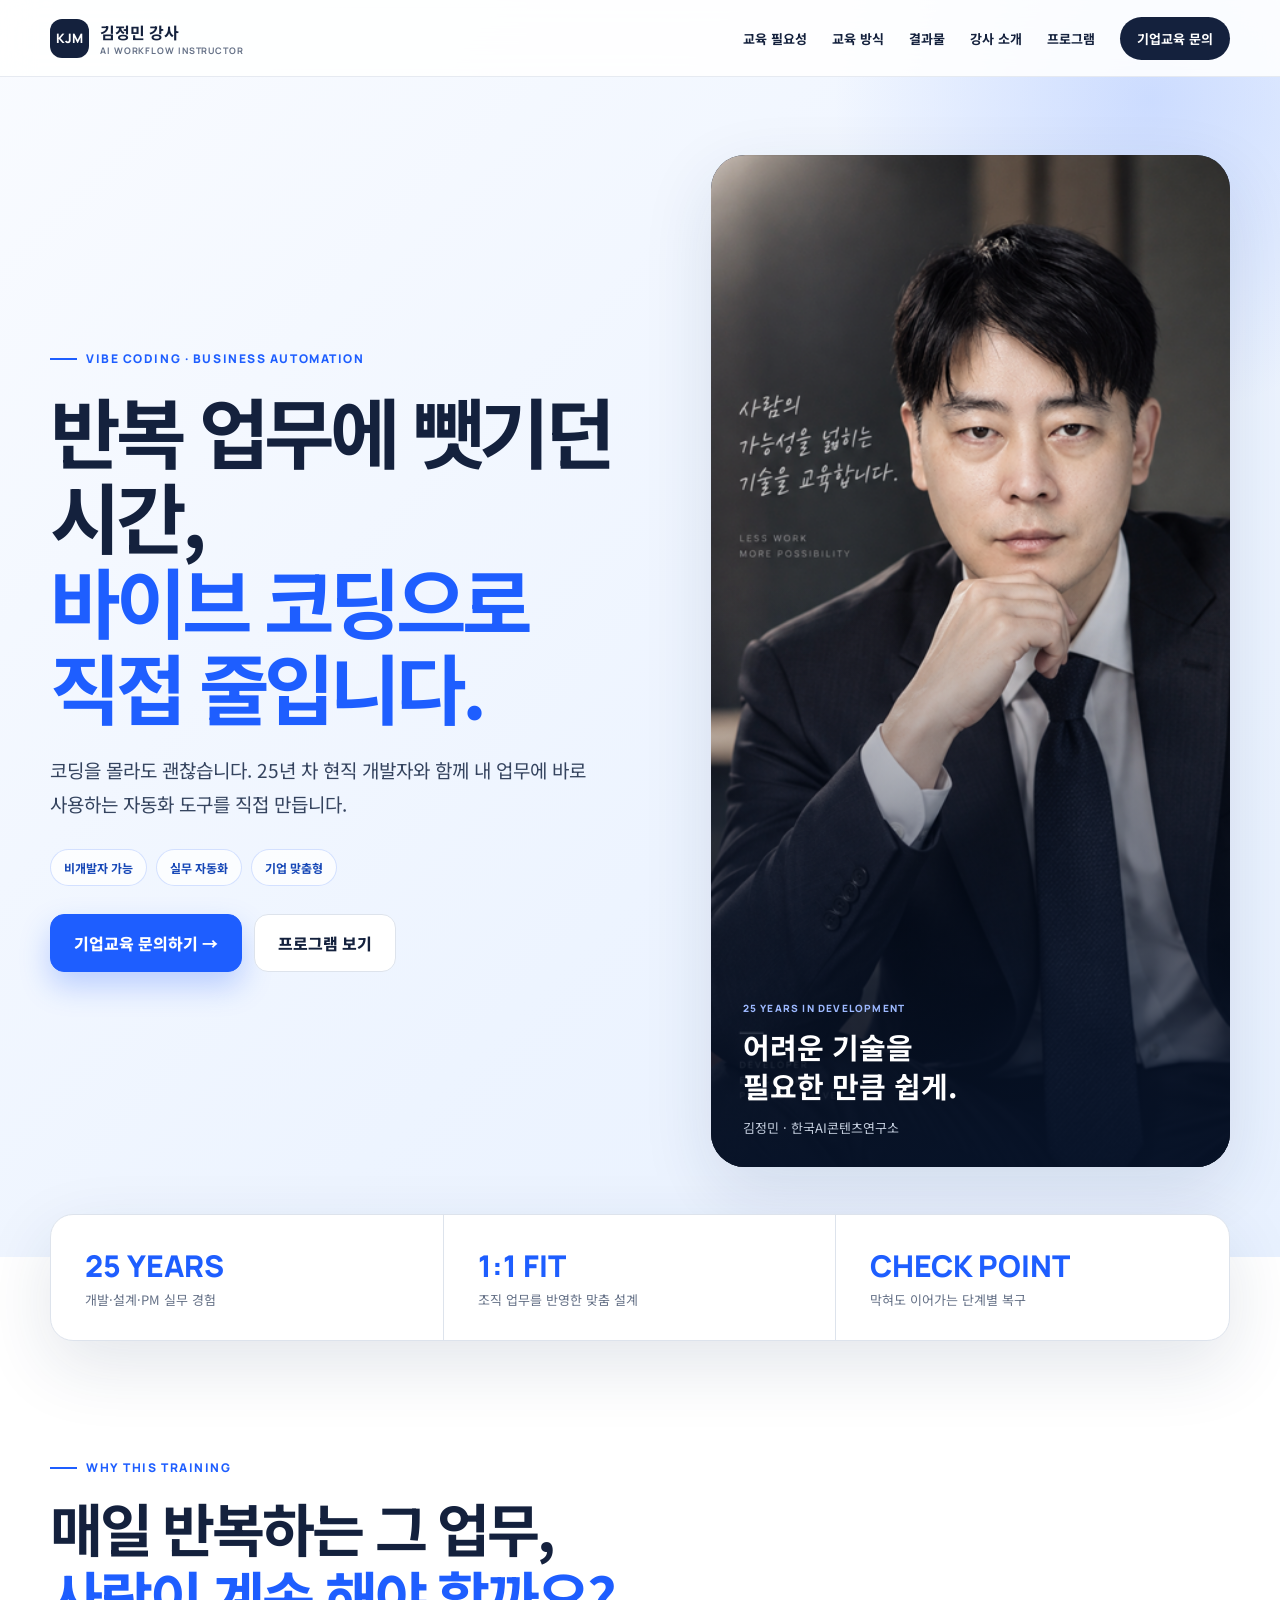
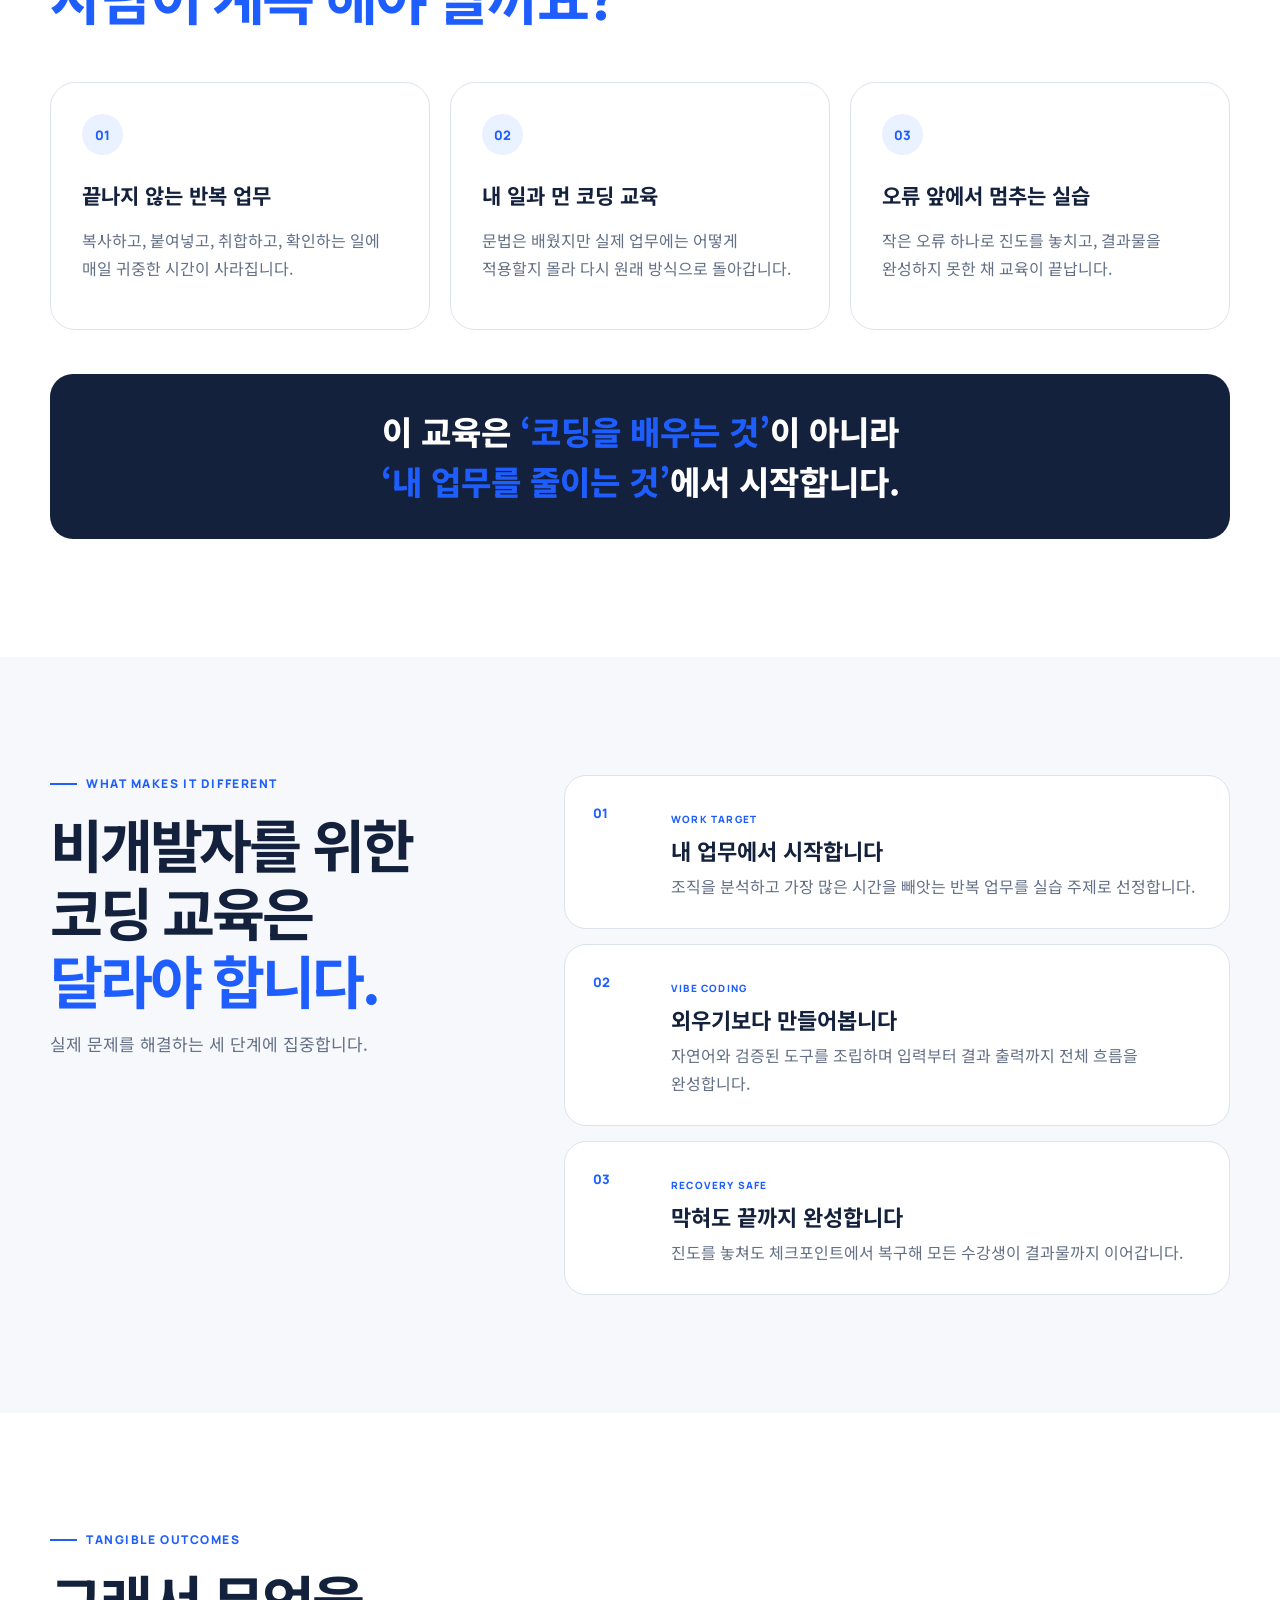
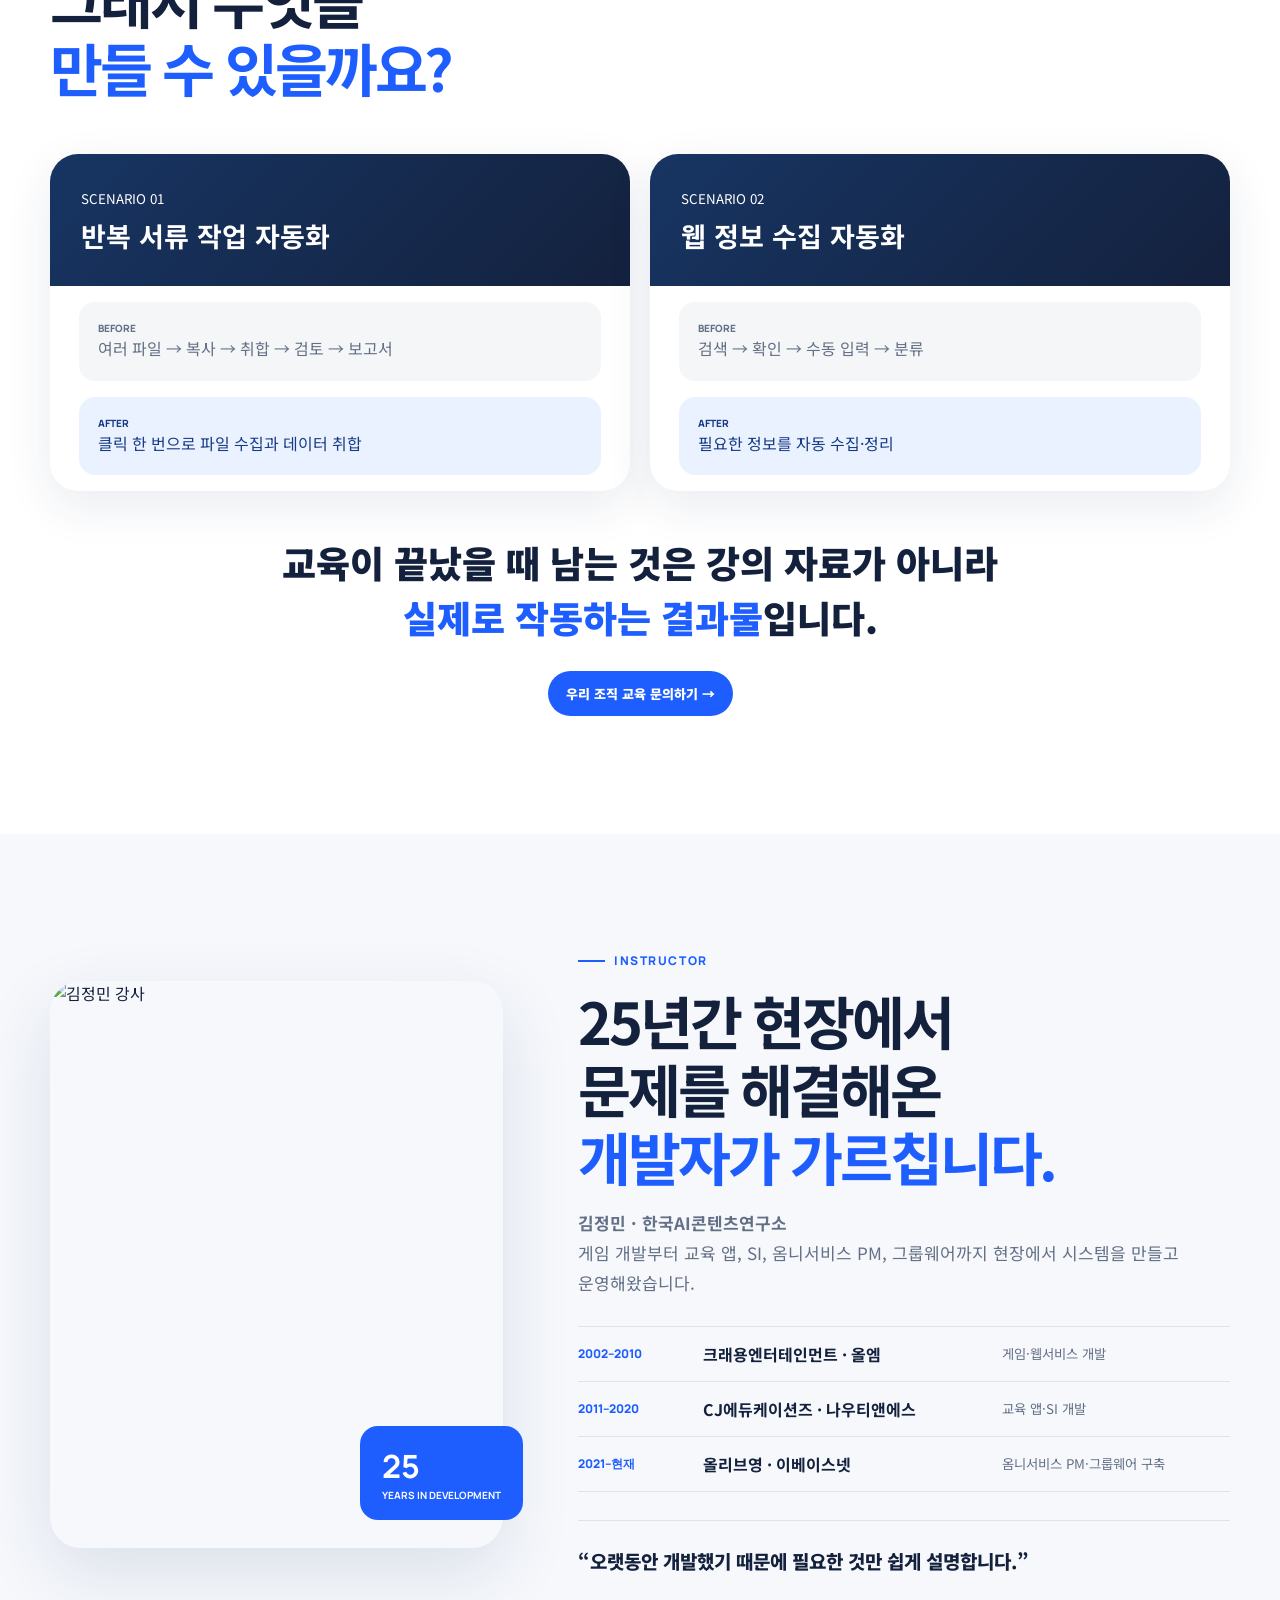
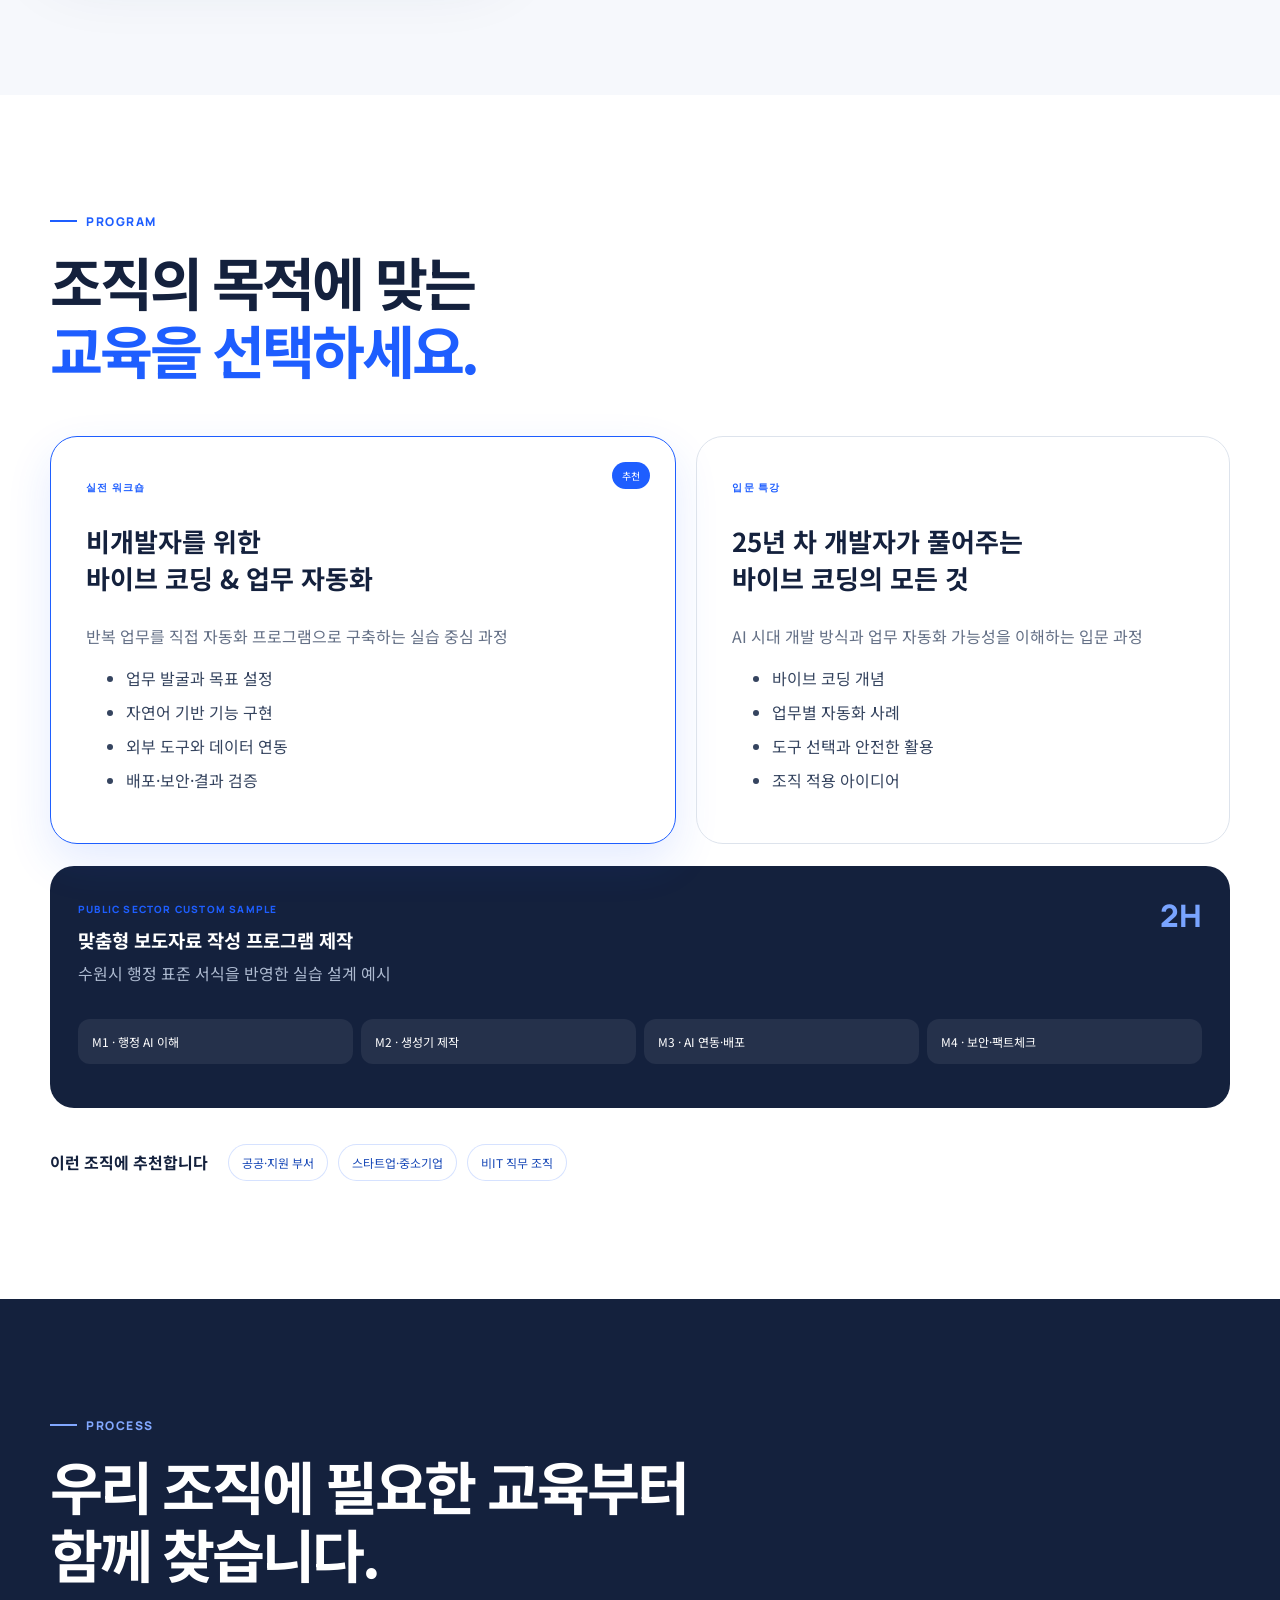
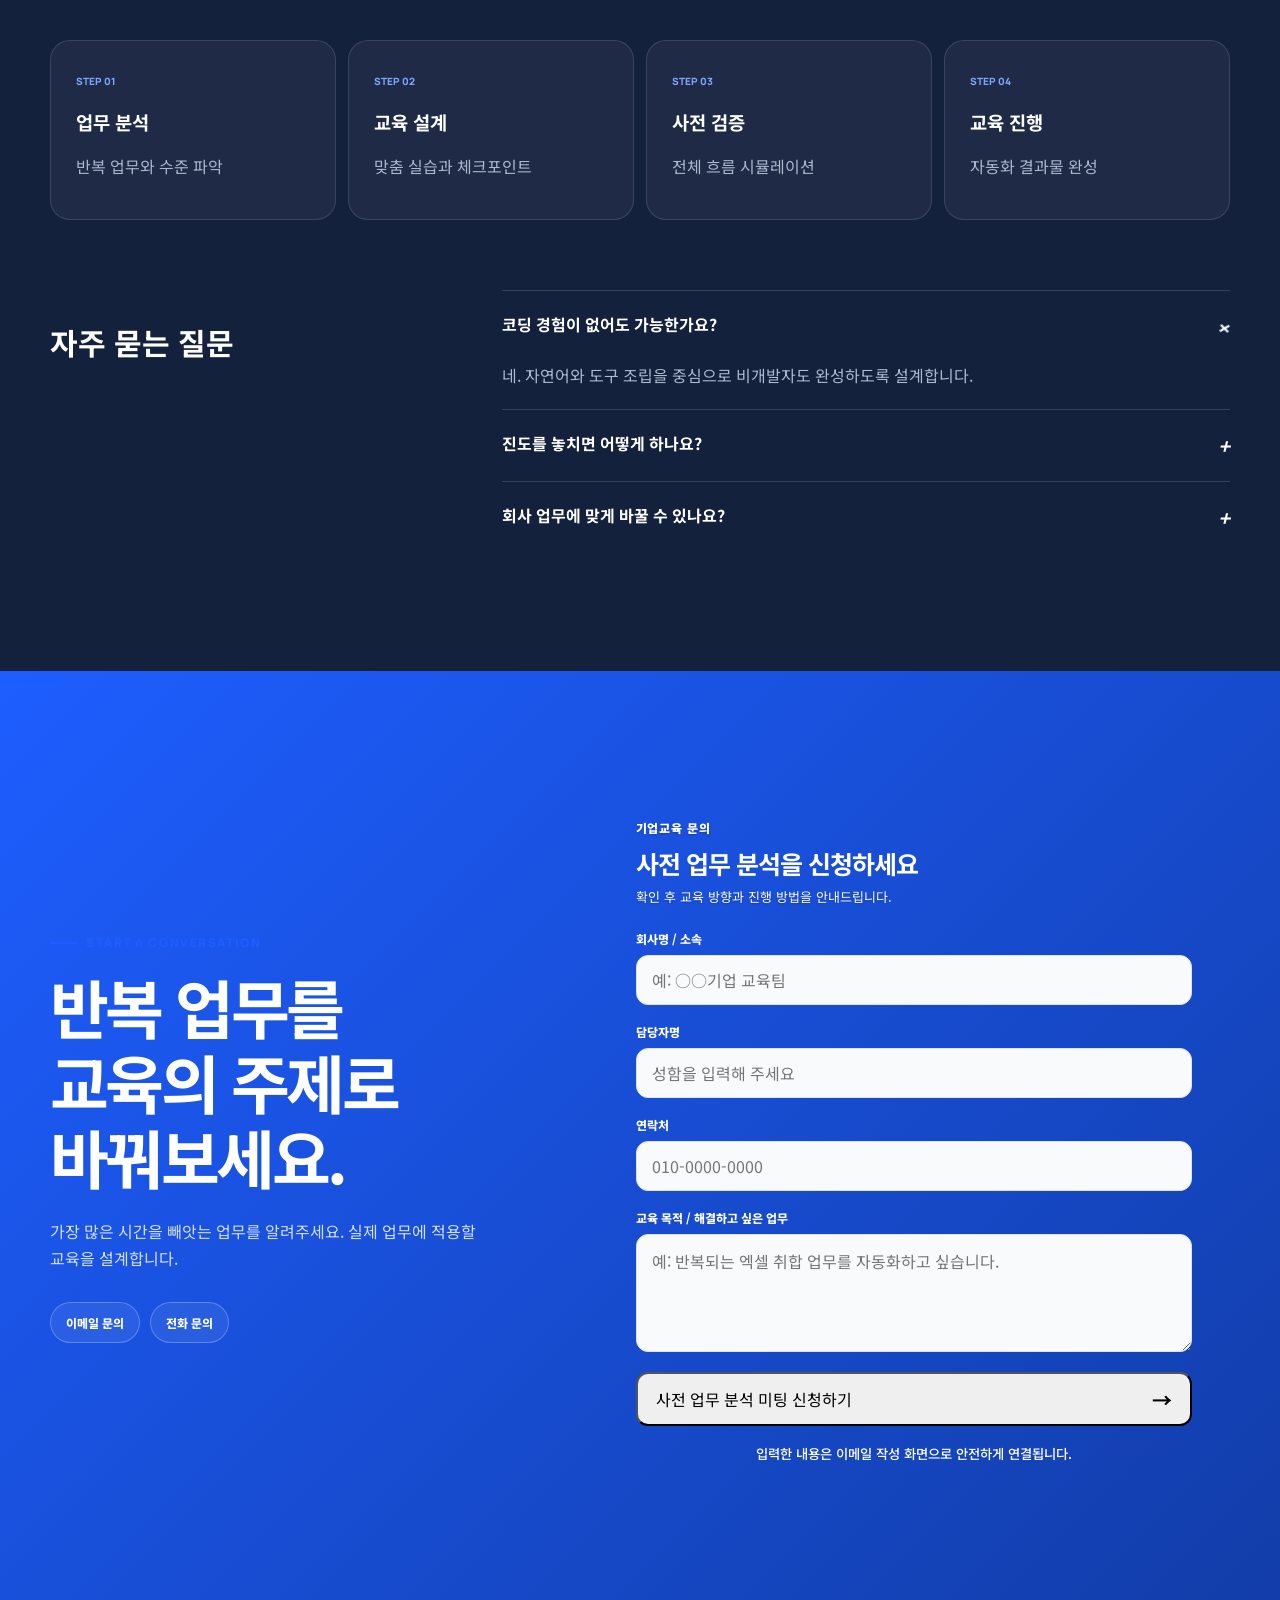
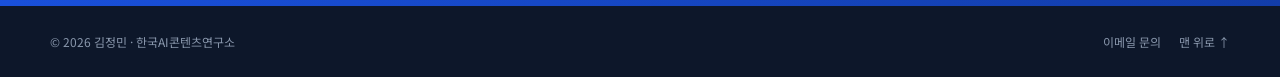
==== index.html @ f91c571f "Build instructor branding landing page" ====
<!doctype html><html lang="ko"><head><meta charset="utf-8"><meta name="viewport" content="width=device-width,initial-scale=1"><meta name="description" content="25년 개발 실무를 바탕으로 비개발자의 반복 업무를 자동화하는 김정민 강사의 바이브 코딩 기업교육"><title>김정민 강사 | 바이브 코딩 & 업무 자동화</title><link rel="preconnect" href="https://fonts.googleapis.com"><link rel="preconnect" href="https://fonts.gstatic.com" crossorigin><link href="https://fonts.googleapis.com/css2?family=Manrope:wght@600;700;800&family=Noto+Sans+KR:wght@400;500;600;700;800;900&display=swap" rel="stylesheet"><link rel="stylesheet" href="styles.css"><link rel="stylesheet" href="improvements.css"><link rel="stylesheet" href="form-fix.css"></head><body>
<header class="header"><div class="wrap nav"><a class="brand" href="#top"><span>KJM</span><b>김정민 강사<small>AI WORKFLOW INSTRUCTOR</small></b></a><button class="toggle" aria-label="메뉴 열기" aria-expanded="false">☰</button><nav><a href="#why">교육 필요성</a><a href="#difference">교육 방식</a><a href="#outcome">결과물</a><a href="#instructor">강사 소개</a><a href="#program">프로그램</a><a class="nav-cta" href="#contact">기업교육 문의</a></nav></div></header>
<main id="top"><section class="hero"><div class="wrap hero-grid"><div><i class="eyebrow">VIBE CODING · BUSINESS AUTOMATION</i><h1>반복 업무에 뺏기던 시간,<em>바이브 코딩으로 직접 줄입니다.</em></h1><p class="lead">코딩을 몰라도 괜찮습니다. 25년 차 현직 개발자와 함께 내 업무에 바로 사용하는 자동화 도구를 직접 만듭니다.</p><div class="chips"><b>비개발자 가능</b><b>실무 자동화</b><b>기업 맞춤형</b></div><div class="buttons"><a class="btn primary" href="#contact">기업교육 문의하기 →</a><a class="btn" href="#program">프로그램 보기</a></div></div><div class="hero-photo"><img src="assets/gangsa_profile.png" alt="김정민 강사 프로필"><div><small>25 YEARS IN DEVELOPMENT</small><strong>어려운 기술을<br>필요한 만큼 쉽게.</strong><span>김정민 · 한국AI콘텐츠연구소</span></div></div></div></section>
<div class="wrap trust reveal"><article><b>25 YEARS</b><span>개발·설계·PM 실무 경험</span></article><article><b>1:1 FIT</b><span>조직 업무를 반영한 맞춤 설계</span></article><article><b>CHECK POINT</b><span>막혀도 이어가는 단계별 복구</span></article></div>
<section class="section" id="why"><div class="wrap"><header class="section-head reveal"><i class="eyebrow">WHY THIS TRAINING</i><h2>매일 반복하는 그 업무,<br><em>사람이 계속 해야 할까요?</em></h2></header><div class="three"><article class="card reveal"><b>01</b><h3>끝나지 않는 반복 업무</h3><p>복사하고, 붙여넣고, 취합하고, 확인하는 일에 매일 귀중한 시간이 사라집니다.</p></article><article class="card reveal"><b>02</b><h3>내 일과 먼 코딩 교육</h3><p>문법은 배웠지만 실제 업무에는 어떻게 적용할지 몰라 다시 원래 방식으로 돌아갑니다.</p></article><article class="card reveal"><b>03</b><h3>오류 앞에서 멈추는 실습</h3><p>작은 오류 하나로 진도를 놓치고, 결과물을 완성하지 못한 채 교육이 끝납니다.</p></article></div><blockquote class="bridge reveal">이 교육은 <em>‘코딩을 배우는 것’</em>이 아니라<br><em>‘내 업무를 줄이는 것’</em>에서 시작합니다.</blockquote></div></section>
<section class="section soft" id="difference"><div class="wrap split"><header class="section-head sticky reveal"><i class="eyebrow">WHAT MAKES IT DIFFERENT</i><h2>비개발자를 위한<br>코딩 교육은<br><em>달라야 합니다.</em></h2><p>실제 문제를 해결하는 세 단계에 집중합니다.</p></header><div class="methods"><article class="reveal"><b>01</b><div><i>WORK TARGET</i><h3>내 업무에서 시작합니다</h3><p>조직을 분석하고 가장 많은 시간을 빼앗는 반복 업무를 실습 주제로 선정합니다.</p></div></article><article class="reveal"><b>02</b><div><i>VIBE CODING</i><h3>외우기보다 만들어봅니다</h3><p>자연어와 검증된 도구를 조립하며 입력부터 결과 출력까지 전체 흐름을 완성합니다.</p></div></article><article class="reveal"><b>03</b><div><i>RECOVERY SAFE</i><h3>막혀도 끝까지 완성합니다</h3><p>진도를 놓쳐도 체크포인트에서 복구해 모든 수강생이 결과물까지 이어갑니다.</p></div></article></div></div></section>
<section class="section" id="outcome"><div class="wrap"><header class="section-head reveal"><i class="eyebrow">TANGIBLE OUTCOMES</i><h2>그래서 무엇을<br><em>만들 수 있을까요?</em></h2></header><div class="cases"><article class="reveal"><header><small>SCENARIO 01</small><h3>반복 서류 작업 자동화</h3></header><p><b>BEFORE</b>여러 파일 → 복사 → 취합 → 검토 → 보고서</p><p class="after"><b>AFTER</b>클릭 한 번으로 파일 수집과 데이터 취합</p></article><article class="reveal"><header><small>SCENARIO 02</small><h3>웹 정보 수집 자동화</h3></header><p><b>BEFORE</b>검색 → 확인 → 수동 입력 → 분류</p><p class="after"><b>AFTER</b>필요한 정보를 자동 수집·정리</p></article></div><blockquote class="outcome reveal">교육이 끝났을 때 남는 것은 강의 자료가 아니라<br><em>실제로 작동하는 결과물</em>입니다.<a class="inline-cta" href="#contact">우리 조직 교육 문의하기 →</a></blockquote></div></section>
<section class="section soft" id="instructor"><div class="wrap instructor"><div class="photo reveal"><img src="assets/profile-kim-jeongmin.jpg" alt="김정민 강사"><span><b>25</b>YEARS IN DEVELOPMENT</span></div><div class="bio reveal"><i class="eyebrow">INSTRUCTOR</i><h2>25년간 현장에서<br>문제를 해결해온<br><em>개발자가 가르칩니다.</em></h2><p><b>김정민 · 한국AI콘텐츠연구소</b><br>게임 개발부터 교육 앱, SI, 옴니서비스 PM, 그룹웨어까지 현장에서 시스템을 만들고 운영해왔습니다.</p><div class="career"><article><b>2002–2010</b><span>크래용엔터테인먼트 · 올엠</span><small>게임·웹서비스 개발</small></article><article><b>2011–2020</b><span>CJ에듀케이션즈 · 나우티앤에스</span><small>교육 앱·SI 개발</small></article><article><b>2021–현재</b><span>올리브영 · 이베이스넷</span><small>옴니서비스 PM·그룹웨어 구축</small></article></div><blockquote>“오랫동안 개발했기 때문에 필요한 것만 쉽게 설명합니다.”</blockquote></div></div></section>
<section class="section" id="program"><div class="wrap"><header class="section-head reveal"><i class="eyebrow">PROGRAM</i><h2>조직의 목적에 맞는<br><em>교육을 선택하세요.</em></h2></header><div class="programs"><article class="featured reveal"><span>추천</span><i>실전 워크숍</i><h3>비개발자를 위한<br>바이브 코딩 & 업무 자동화</h3><p>반복 업무를 직접 자동화 프로그램으로 구축하는 실습 중심 과정</p><ul><li>업무 발굴과 목표 설정</li><li>자연어 기반 기능 구현</li><li>외부 도구와 데이터 연동</li><li>배포·보안·결과 검증</li></ul></article><article class="reveal"><i>입문 특강</i><h3>25년 차 개발자가 풀어주는<br>바이브 코딩의 모든 것</h3><p>AI 시대 개발 방식과 업무 자동화 가능성을 이해하는 입문 과정</p><ul><li>바이브 코딩 개념</li><li>업무별 자동화 사례</li><li>도구 선택과 안전한 활용</li><li>조직 적용 아이디어</li></ul></article></div><aside class="course reveal"><div><i>PUBLIC SECTOR CUSTOM SAMPLE</i><h3>맞춤형 보도자료 작성 프로그램 제작</h3><p>수원시 행정 표준 서식을 반영한 실습 설계 예시</p></div><b>2H</b><ol><li>M1 · 행정 AI 이해</li><li>M2 · 생성기 제작</li><li>M3 · AI 연동·배포</li><li>M4 · 보안·팩트체크</li></ol></aside><div class="audience reveal"><b>이런 조직에 추천합니다</b><span>공공·지원 부서</span><span>스타트업·중소기업</span><span>비IT 직무 조직</span></div></div></section>
<section class="section process"><div class="wrap"><header class="section-head reveal"><i class="eyebrow">PROCESS</i><h2>우리 조직에 필요한 교육부터<br>함께 찾습니다.</h2></header><div class="steps"><article><i>STEP 01</i><h3>업무 분석</h3><p>반복 업무와 수준 파악</p></article><article><i>STEP 02</i><h3>교육 설계</h3><p>맞춤 실습과 체크포인트</p></article><article><i>STEP 03</i><h3>사전 검증</h3><p>전체 흐름 시뮬레이션</p></article><article><i>STEP 04</i><h3>교육 진행</h3><p>자동화 결과물 완성</p></article></div><div class="faq"><h3>자주 묻는 질문</h3><div><article class="open"><button aria-expanded="true">코딩 경험이 없어도 가능한가요?<i>+</i></button><p>네. 자연어와 도구 조립을 중심으로 비개발자도 완성하도록 설계합니다.</p></article><article><button aria-expanded="false">진도를 놓치면 어떻게 하나요?<i>+</i></button><p>단계별 체크포인트에서 복구해 다음 실습으로 이어갑니다.</p></article><article><button aria-expanded="false">회사 업무에 맞게 바꿀 수 있나요?<i>+</i></button><p>사전 분석으로 업무, 수준, 보안 환경을 반영해 맞춤 설계합니다.</p></article></div></div></div></section>
<section class="contact" id="contact"><div class="wrap contact-grid"><div class="contact-copy"><i class="eyebrow">START A CONVERSATION</i><h2>반복 업무를<br>교육의 주제로<br>바꿔보세요.</h2><p>가장 많은 시간을 빼앗는 업무를 알려주세요. 실제 업무에 적용할 교육을 설계합니다.</p><div class="contact-links"><a href="mailto:Kjm3981ai@gmail.com">이메일 문의</a><a href="tel:01024883981">전화 문의</a></div></div><form id="inquiry" class="inquiry-form"><header><span>기업교육 문의</span><h3>사전 업무 분석을 신청하세요</h3><p>확인 후 교육 방향과 진행 방법을 안내드립니다.</p></header><div class="form-row"><label><span>회사명 / 소속</span><input name="company" required placeholder="예: ○○기업 교육팀"></label><label><span>담당자명</span><input name="name" required placeholder="성함을 입력해 주세요"></label></div><label><span>연락처</span><input name="phone" required placeholder="010-0000-0000"></label><label><span>교육 목적 / 해결하고 싶은 업무</span><textarea name="task" required placeholder="예: 반복되는 엑셀 취합 업무를 자동화하고 싶습니다."></textarea></label><button type="submit"><span>사전 업무 분석 미팅 신청하기</span><b>→</b></button><small>입력한 내용은 이메일 작성 화면으로 안전하게 연결됩니다.</small></form></div></section>
</main><footer><div class="wrap">© 2026 김정민 · 한국AI콘텐츠연구소 <span><a href="mailto:Kjm3981ai@gmail.com">이메일 문의</a><a href="#top">맨 위로 ↑</a></span></div></footer><script src="app.js"></script></body></html>
---- styles.css ----
:root{--ink:#14213d;--blue:#1e5eff;--orange:#ff6b35;--muted:#647086;--paper:#f6f8fc;--line:#dde3ec;--shadow:0 24px 70px rgba(24,48,91,.12)}*{box-sizing:border-box}html{scroll-behavior:smooth}body{margin:0;color:var(--ink);font-family:"Noto Sans KR",sans-serif;word-break:keep-all}a{color:inherit;text-decoration:none}img{display:block;max-width:100%}button,input,textarea{font:inherit}.wrap{width:min(1180px,calc(100% - 40px));margin:auto}.section{padding:118px 0}.soft{background:var(--paper)}em{color:var(--blue);font-style:normal}.eyebrow{display:flex;align-items:center;gap:9px;margin-bottom:18px;color:var(--blue);font:800 12px Manrope;letter-spacing:.13em}.eyebrow:before{content:"";width:27px;height:2px;background:currentColor}.section-head{margin:0 0 52px}.section-head h2,.bio h2{margin:0;font-size:clamp(35px,4.5vw,58px);line-height:1.18;letter-spacing:-.055em}.section-head>p{color:var(--muted)}
.header{position:fixed;inset:0 0 auto;z-index:20;background:#ffffffdf;backdrop-filter:blur(16px);border-bottom:1px solid #dde3ecbb}.nav{height:76px;display:flex;align-items:center;justify-content:space-between}.brand{display:flex;align-items:center;gap:11px}.brand>span{display:grid;place-items:center;width:39px;height:39px;border-radius:12px;background:var(--ink);color:#fff;font:800 13px Manrope}.brand>b{font-size:16px}.brand small{display:block;color:var(--muted);font:700 9px Manrope;letter-spacing:.1em}.nav nav{display:flex;align-items:center;gap:25px;font-size:13px;font-weight:700}.nav nav a:hover{color:var(--blue)}.nav-cta{padding:12px 17px;border-radius:999px;background:var(--ink);color:white!important}.toggle{display:none;border:0;background:none;font-size:24px}
.hero{position:relative;overflow:hidden;min-height:850px;padding:155px 0 90px;background:linear-gradient(135deg,#f9fbff,#edf4ff 55%,#fff3e9)}.hero:after{content:"";position:absolute;right:-200px;top:-230px;width:660px;height:660px;border-radius:50%;background:radial-gradient(circle,#1e5eff2b,transparent 68%)}.hero-grid{position:relative;z-index:1;display:grid;grid-template-columns:1.06fr .94fr;gap:75px;align-items:center}.hero h1{margin:20px 0 25px;font-size:clamp(48px,6vw,78px);line-height:1.11;letter-spacing:-.067em}.hero h1 em{display:block}.lead{max-width:650px;color:#35445f;font-size:19px;line-height:1.8}.chips{display:flex;flex-wrap:wrap;gap:9px;margin:28px 0}.chips b,.audience span{padding:9px 13px;border:1px solid #1e5eff2e;border-radius:999px;background:#ffffffb8;color:#1748b7;font-size:12px}.buttons{display:flex;gap:12px}.btn{padding:16px 23px;border:1px solid var(--line);border-radius:14px;background:white;font-weight:800}.primary{border-color:var(--blue);background:var(--blue);color:white;box-shadow:0 14px 30px #1e5eff42}.demo{padding:29px;border:1px solid #fff;border-radius:32px;background:#ffffffc4;box-shadow:var(--shadow);backdrop-filter:blur(12px)}.window{color:#ccd4e2;letter-spacing:3px}.window b{float:right;color:var(--muted);font:800 10px Manrope}.demo ol{display:grid;gap:13px;margin:25px 0 17px;padding:0;list-style:none}.demo li{display:grid;grid-template-columns:50px 1fr;align-items:center;gap:14px;padding:16px;border:1px solid var(--line);border-radius:17px;background:#fff}.demo li>span{display:grid;place-items:center;width:50px;height:50px;border-radius:14px;background:var(--paper);font-size:22px}.demo li small{display:block;margin-top:4px;color:var(--muted);font-weight:500}.result{position:relative;padding:20px;border-radius:18px;background:var(--ink);color:white}.result small,.result b{display:block}.result b{font-size:21px}.result em{position:absolute;right:18px;top:24px;padding:6px 9px;border-radius:999px;background:#26c37c;color:#0d281e;font:800 10px Manrope}
.trust{position:relative;z-index:2;display:grid;grid-template-columns:repeat(3,1fr);margin-top:-43px;overflow:hidden;border:1px solid var(--line);border-radius:23px;background:white;box-shadow:var(--shadow)}.trust article{padding:30px 34px;border-right:1px solid var(--line)}.trust article:last-child{border:0}.trust b{display:block;color:var(--blue);font:800 30px Manrope}.trust span{color:var(--muted);font-size:13px}.three,.cases,.programs{display:grid;grid-template-columns:repeat(3,1fr);gap:20px}.card{padding:31px;border:1px solid var(--line);border-radius:25px}.card> b{display:grid;place-items:center;width:41px;height:41px;border-radius:50%;background:#eaf1ff;color:var(--blue);font:800 13px Manrope}.card h3{margin:25px 0 12px;font-size:21px}.card p,.methods p,.bio p,.programs p{color:var(--muted);line-height:1.75}.bridge{margin:44px 0 0;padding:33px;border-radius:23px;background:var(--ink);color:white;text-align:center;font-size:clamp(22px,3vw,33px);font-weight:800;line-height:1.5}.split{display:grid;grid-template-columns:.8fr 1.2fr;gap:70px}.sticky{position:sticky;top:120px;height:max-content}.sticky p{font-size:17px}.methods{display:grid;gap:15px}.methods article{display:grid;grid-template-columns:58px 1fr;gap:20px;padding:28px;border:1px solid var(--line);border-radius:22px;background:white}.methods article>b{color:var(--blue);font:800 13px Manrope}.methods i,.programs i,.course i{color:var(--orange);font:800 10px Manrope;letter-spacing:.12em}.methods h3{margin:6px 0;font-size:22px}.methods p{margin:0}
.cases{grid-template-columns:repeat(2,1fr)}.cases>article{overflow:hidden;border-radius:28px;background:white;box-shadow:0 15px 48px #18305b17}.cases header{padding:31px;background:linear-gradient(135deg,#173563,var(--ink));color:white}.cases .orange header{background:linear-gradient(135deg,#bd461f,var(--orange))}.cases h3{margin:7px 0 0;font-size:27px}.cases>article>p{margin:16px 29px;padding:19px;border-radius:16px;background:#f4f6f8;color:var(--muted);line-height:1.65}.cases p b{display:block;font:800 10px Manrope}.cases .after{background:#eaf2ff;color:#173b86}.outcome{margin:44px 0 0;text-align:center;font-size:clamp(24px,3vw,37px);font-weight:900;line-height:1.5}.instructor{display:grid;grid-template-columns:.82fr 1.18fr;gap:75px;align-items:center}.photo{position:relative}.photo img{width:100%;aspect-ratio:4/5;object-fit:cover;object-position:top;border-radius:31px;box-shadow:var(--shadow)}.photo span{position:absolute;right:-20px;bottom:28px;padding:18px 22px;border-radius:18px;background:var(--blue);color:white;font:700 10px Manrope}.photo span b{display:block;font-size:32px}.bio>p{font-size:17px}.expertise{display:grid;grid-template-columns:repeat(3,1fr);gap:10px}.expertise article{padding:16px 6px;border-top:2px solid var(--ink)}.expertise small{display:block;margin-top:5px;color:var(--muted);line-height:1.5}.bio blockquote{margin:28px 0 0;padding-top:24px;border-top:1px solid var(--line);font-size:19px;font-weight:800;line-height:1.7}
.programs{grid-template-columns:1.08fr .92fr}.programs>article{position:relative;padding:35px;border:1px solid var(--line);border-radius:27px}.programs .featured{border-color:var(--blue);box-shadow:0 18px 45px #1e5eff1f}.programs .featured>span{position:absolute;right:25px;top:25px;padding:6px 10px;border-radius:999px;background:var(--blue);color:white;font-size:10px}.programs h3{font-size:26px}.programs li{margin:10px 0;color:#35445f}.course{display:grid;grid-template-columns:1fr auto;gap:18px;margin-top:22px;padding:28px;border-radius:24px;background:var(--ink);color:white}.course h3{margin:8px 0}.course p{margin:0;color:#adbad0}.course> b{color:#79a4ff;font:800 31px Manrope}.course ol{grid-column:1/-1;display:grid;grid-template-columns:repeat(4,1fr);gap:8px;padding:0;list-style:none}.course li{padding:14px;border-radius:12px;background:#ffffff12;font-size:12px}.audience{display:flex;flex-wrap:wrap;align-items:center;gap:10px;margin-top:36px}.audience>b{margin-right:10px}
.process{background:var(--ink);color:white}.process .eyebrow{color:#82a8ff}.steps{display:grid;grid-template-columns:repeat(4,1fr);gap:12px}.steps article{padding:25px;border:1px solid #ffffff1f;border-radius:20px;background:#ffffff0c}.steps i{color:#7ea6ff;font:800 10px Manrope}.steps p{color:#aab8ce}.faq{display:grid;grid-template-columns:.7fr 1.3fr;gap:60px;margin-top:70px}.faq>h3{font-size:30px}.faq article{border-top:1px solid #ffffff24}.faq button{width:100%;display:flex;justify-content:space-between;padding:21px 0;border:0;background:none;color:white;text-align:left;font-weight:700;cursor:pointer}.faq button i{font-size:20px}.faq article p{max-height:0;overflow:hidden;margin:0;color:#acb9ce;line-height:1.7;transition:.25s}.faq article.open p{max-height:120px;padding-bottom:20px}.faq article.open button i{transform:rotate(45deg)}
.contact{padding:105px 0;background:linear-gradient(135deg,#1e5eff,#123da9);color:white}.contact-grid{display:grid;grid-template-columns:.9fr 1.1fr;gap:65px;align-items:center}.contact h2{font-size:clamp(40px,5vw,65px);line-height:1.17;letter-spacing:-.055em}.contact p{color:#d4e0ff;line-height:1.7}.contact-grid>div>a{font-size:13px}.form{display:grid;grid-template-columns:1fr 1fr;gap:12px;padding:27px;border-radius:27px;background:white;box-shadow:0 25px 65px #061b5a54;color:var(--ink)}.form label{display:grid;gap:6px;font-size:11px;font-weight:800}.form .full,.form button,.form>small{grid-column:1/-1}.form input,.form textarea{width:100%;padding:12px;border:1px solid var(--line);border-radius:11px;outline:none}.form textarea{min-height:100px;resize:vertical}.form button{padding:15px;border:0;border-radius:12px;background:var(--ink);color:white;font-weight:900}.form>small{color:var(--muted)}footer{padding:27px 0;background:#0d172a;color:#8997ac;font-size:12px}footer .wrap{display:flex;justify-content:space-between}footer a{margin-left:18px}.reveal{opacity:0;transform:translateY(20px);transition:.65s}.reveal.show{opacity:1;transform:none}
@media(max-width:900px){.nav nav{display:none;position:absolute;top:76px;left:0;right:0;padding:24px;background:white;flex-direction:column;align-items:flex-start}.nav nav.open{display:flex}.toggle{display:block}.hero{min-height:auto}.hero-grid,.split,.instructor,.contact-grid{grid-template-columns:1fr}.sticky{position:static}.three,.steps{grid-template-columns:repeat(2,1fr)}.photo{max-width:520px}.course ol{grid-template-columns:repeat(2,1fr)}}@media(max-width:620px){.wrap{width:calc(100% - 28px)}.section{padding:82px 0}.hero{padding:125px 0 75px}.hero h1{font-size:43px}.lead{font-size:16px}.buttons{flex-direction:column}.btn{text-align:center}.trust,.three,.cases,.expertise,.steps{grid-template-columns:1fr}.trust article{border-right:0;border-bottom:1px solid var(--line)}.methods article{grid-template-columns:1fr}.programs{grid-template-columns:1fr}.course ol{grid-template-columns:1fr}.faq{grid-template-columns:1fr;gap:20px}.form{grid-template-columns:1fr}.form label{grid-column:1/-1}footer .wrap{gap:15px;flex-direction:column}}
@media(prefers-reduced-motion:reduce){html{scroll-behavior:auto}.reveal{opacity:1;transform:none;transition:none}}
---- improvements.css ----
:root{--orange:#1e5eff}.hero{background:linear-gradient(135deg,#f9fbff,#edf4ff 60%,#e8f1ff)}
.hero-photo{position:relative;align-self:stretch;min-height:590px;border-radius:34px;overflow:hidden;box-shadow:var(--shadow);background:var(--ink)}
.hero-photo:after{content:"";position:absolute;inset:42% 0 0;background:linear-gradient(transparent,#071329ed)}
.hero-photo img{width:100%;height:100%;object-fit:cover;object-position:72% top}.hero-photo>div{position:absolute;z-index:2;left:32px;right:32px;bottom:30px;color:white}
.hero-photo small{display:block;margin-bottom:12px;color:#9db9ff;font:800 10px Manrope;letter-spacing:.12em}.hero-photo strong{display:block;font-size:29px;line-height:1.35}.hero-photo span{display:block;margin-top:13px;color:#c4cede;font-size:13px}
.methods i,.programs i,.course i{color:var(--blue)}.cases .orange header{background:linear-gradient(135deg,#173563,var(--ink))}
.inline-cta{display:table;margin:25px auto 0;padding:13px 18px;border-radius:999px;background:var(--blue);color:white;font-size:13px}
.career{display:grid;margin-top:28px;border-top:1px solid var(--line)}.career article{display:grid;grid-template-columns:110px 1.25fr 1fr;gap:15px;padding:15px 0;border-bottom:1px solid var(--line);align-items:center}.career article>b{color:var(--blue);font:800 12px Manrope}.career span{font-weight:700}.career small{color:var(--muted)}
@media(max-width:900px){.hero-photo{min-height:620px;max-width:560px}.career article{grid-template-columns:100px 1fr}.career small{grid-column:2}}
@media(max-width:620px){.hero-photo{min-height:510px}.hero-photo>div{left:22px;right:22px;bottom:22px}.hero-photo strong{font-size:25px}.career article{grid-template-columns:1fr}.career small{grid-column:auto}}
---- form-fix.css ----
.contact-grid{grid-template-columns:minmax(0,.85fr) minmax(520px,1.15fr);gap:80px;align-items:center}.contact-copy{align-self:center}.contact-copy h2{margin:18px 0 24px}.contact-copy p{max-width:470px;margin-bottom:30px}.contact-links{display:flex;gap:10px}.contact-links a{display:inline-flex;padding:11px 15px;border:1px solid #ffffff40;border-radius:999px;background:#ffffff12;font-size:12px;font-weight:800}
.inquiry-form{display:flex!important;flex-direction:column;gap:18px;padding:38px!important;border-radius:28px!important}.inquiry-form header{margin-bottom:4px}.inquiry-form header>span{color:var(--blue);font-size:12px;font-weight:900;letter-spacing:.08em}.inquiry-form header h3{margin:7px 0 5px;font-size:25px;letter-spacing:-.04em}.inquiry-form header p{margin:0;color:var(--muted);font-size:13px}.form-row{display:grid;grid-template-columns:1fr 1fr;gap:14px}.inquiry-form label{display:flex!important;flex-direction:column;gap:8px!important}.inquiry-form label>span{font-size:12px;font-weight:800}.inquiry-form input,.inquiry-form textarea{display:block;width:100%;min-width:0;height:50px;padding:0 15px!important;border:1px solid var(--line)!important;border-radius:12px!important;background:#f8fafc;transition:.2s}.inquiry-form textarea{height:118px;padding:14px 15px!important;line-height:1.6;resize:vertical}.inquiry-form input:focus,.inquiry-form textarea:focus{border-color:var(--blue)!important;box-shadow:0 0 0 3px #1e5eff1c;background:#fff}.inquiry-form button{display:flex;align-items:center;justify-content:space-between;width:100%;height:54px;padding:0 18px!important;margin-top:2px;border-radius:12px!important}.inquiry-form button b{font-size:20px}.inquiry-form>small{text-align:center;font-weight:500}
@media(max-width:980px){.contact-grid{grid-template-columns:1fr;gap:46px}.contact-copy p{max-width:650px}.inquiry-form{max-width:680px;width:100%}}
@media(max-width:620px){.inquiry-form{padding:24px 20px!important;gap:16px}.form-row{grid-template-columns:1fr}.inquiry-form header h3{font-size:21px}.inquiry-form input{height:48px}.contact-links{flex-wrap:wrap}}

/* Form layout: always keep every field on its own row. */
.contact .inquiry-form{display:flex!important;grid-template-columns:none!important;flex-direction:column!important;align-items:stretch!important;width:100%!important;gap:18px!important}
.contact .inquiry-form .form-row{display:flex!important;flex-direction:column!important;width:100%!important;gap:18px!important}
.contact .inquiry-form label{display:flex!important;grid-column:auto!important;flex-direction:column!important;align-items:stretch!important;width:100%!important;max-width:none!important;margin:0!important;gap:8px!important}
.contact .inquiry-form input,.contact .inquiry-form textarea{display:block!important;width:100%!important;max-width:none!important;min-width:0!important;margin:0!important}
.contact .inquiry-form button{grid-column:auto!important;width:100%!important;margin:2px 0 0!important}
@media(max-width:620px){.contact .inquiry-form{gap:15px!important;padding:22px 18px!important}.contact .inquiry-form .form-row{gap:15px!important}.contact .inquiry-form textarea{height:132px!important}}

.contact .inquiry-form header>span,.contact .inquiry-form header p{color:#fff!important;text-shadow:0 1px 2px rgba(0,0,0,.22)}
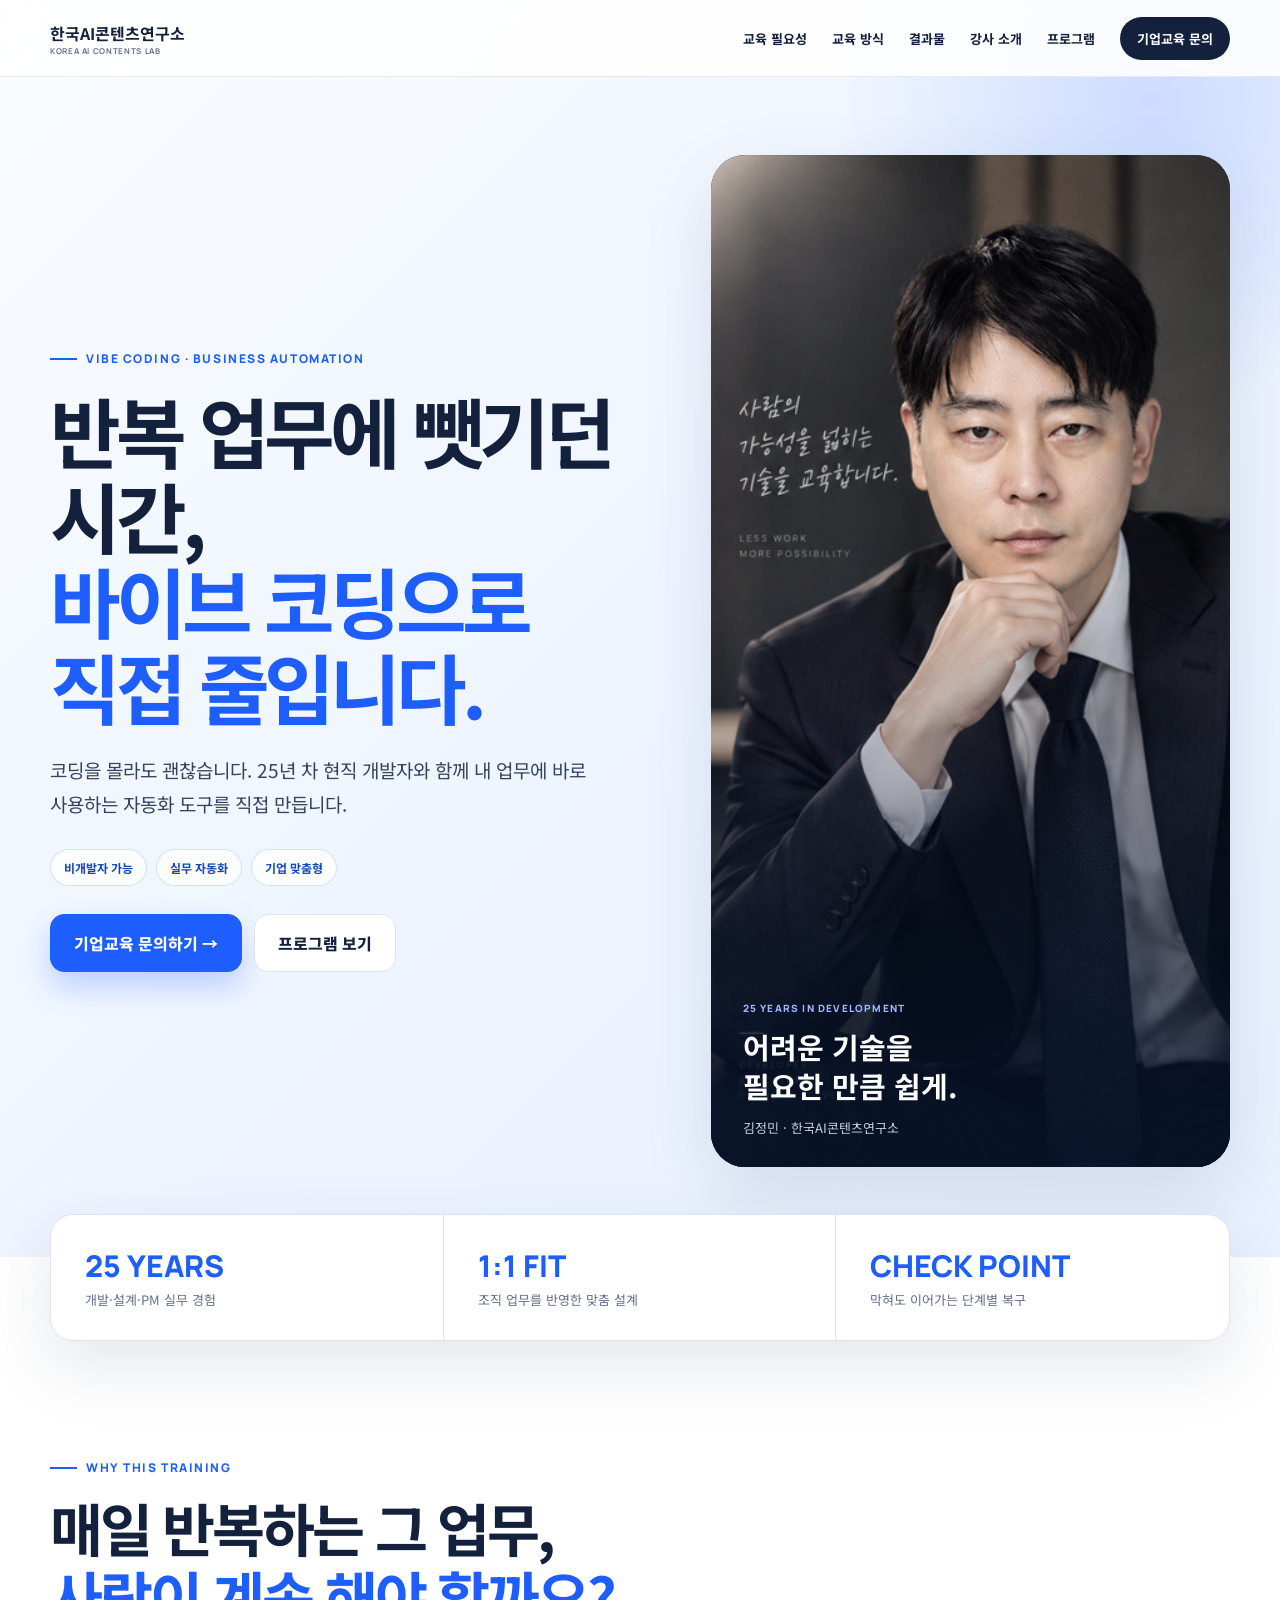
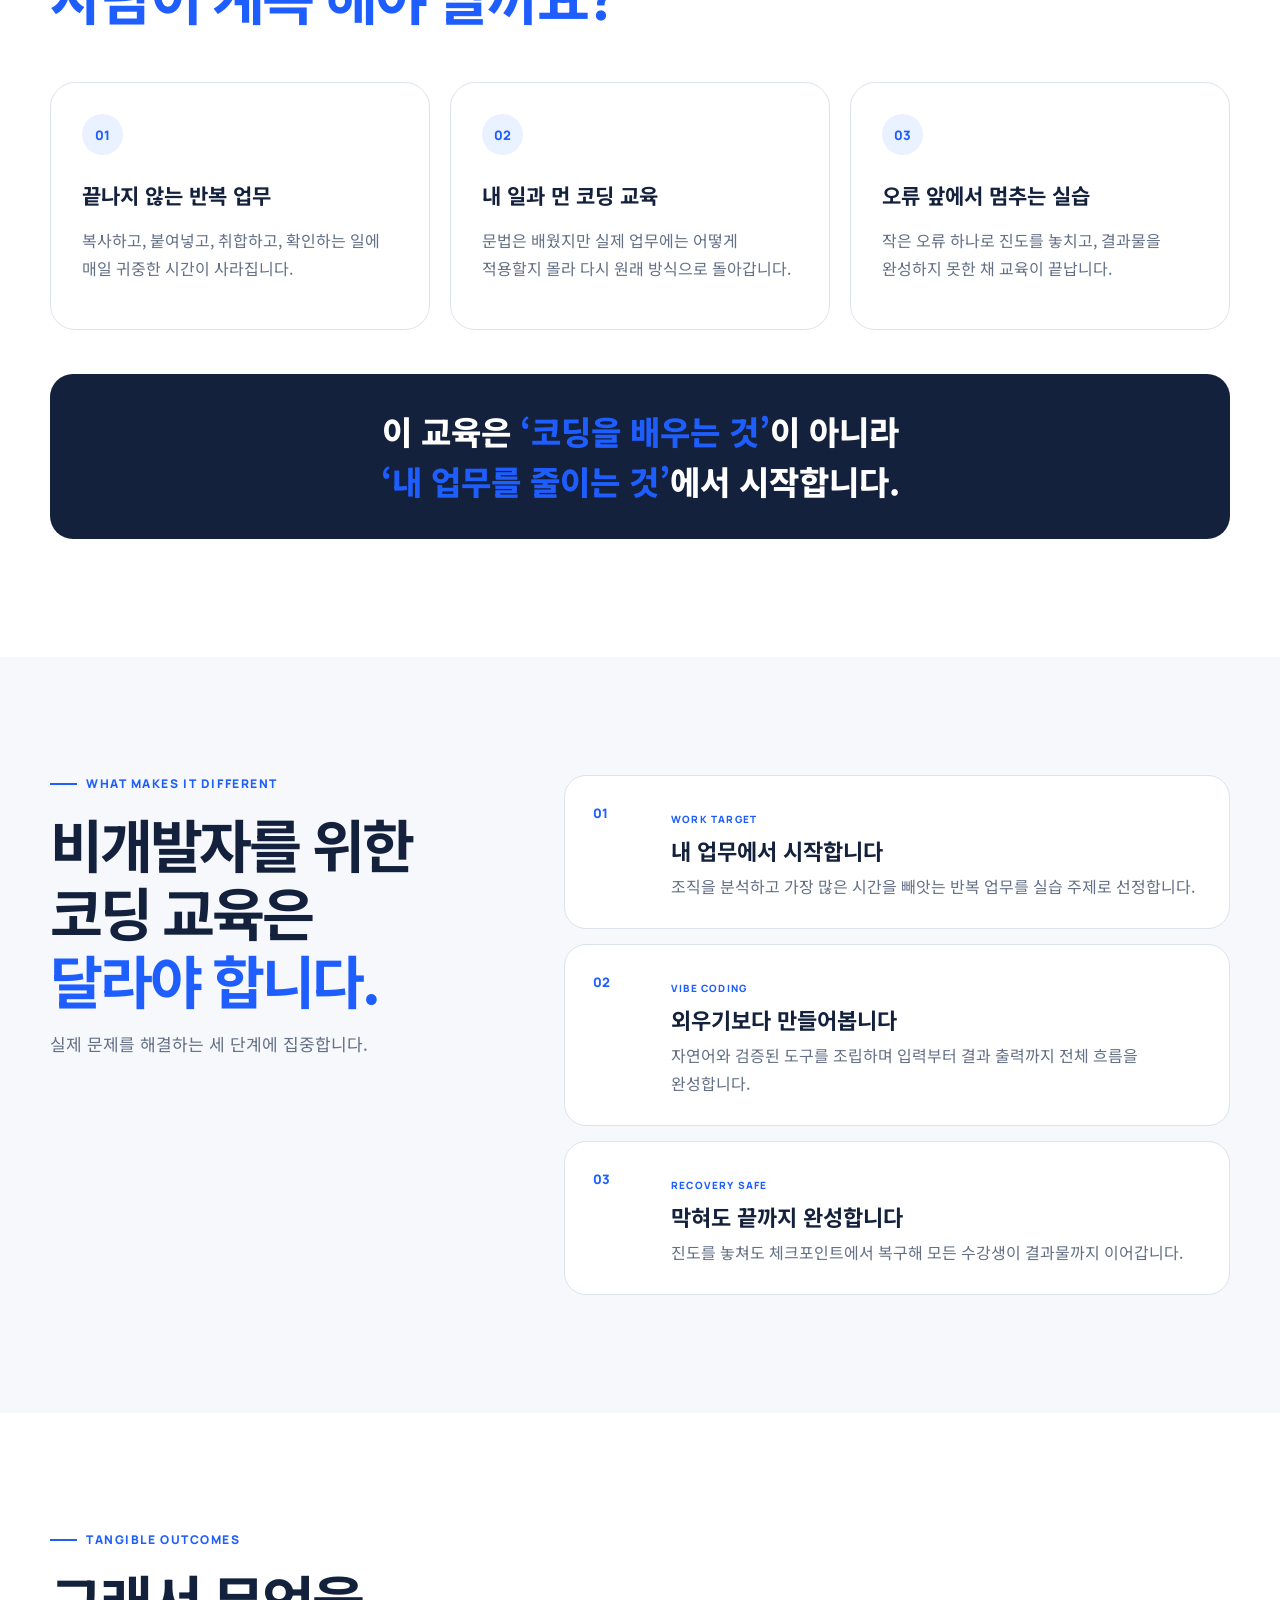
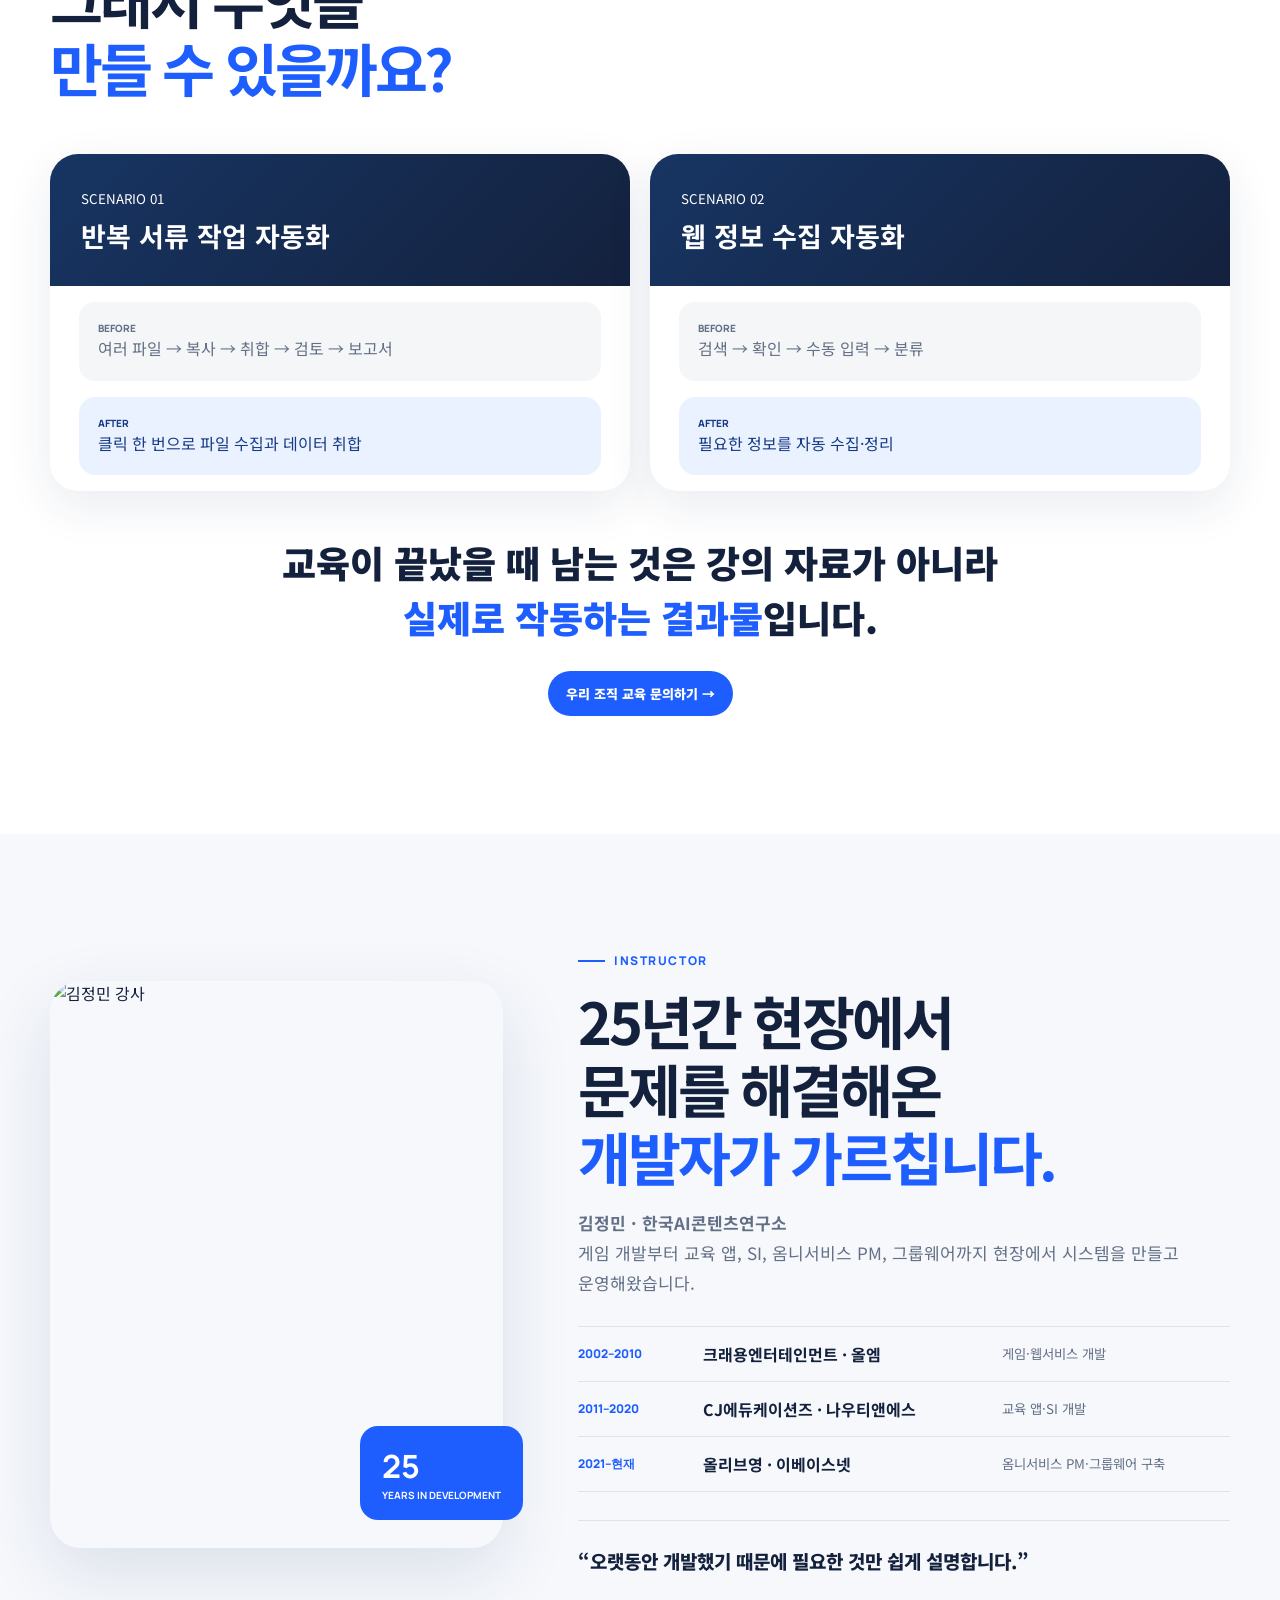
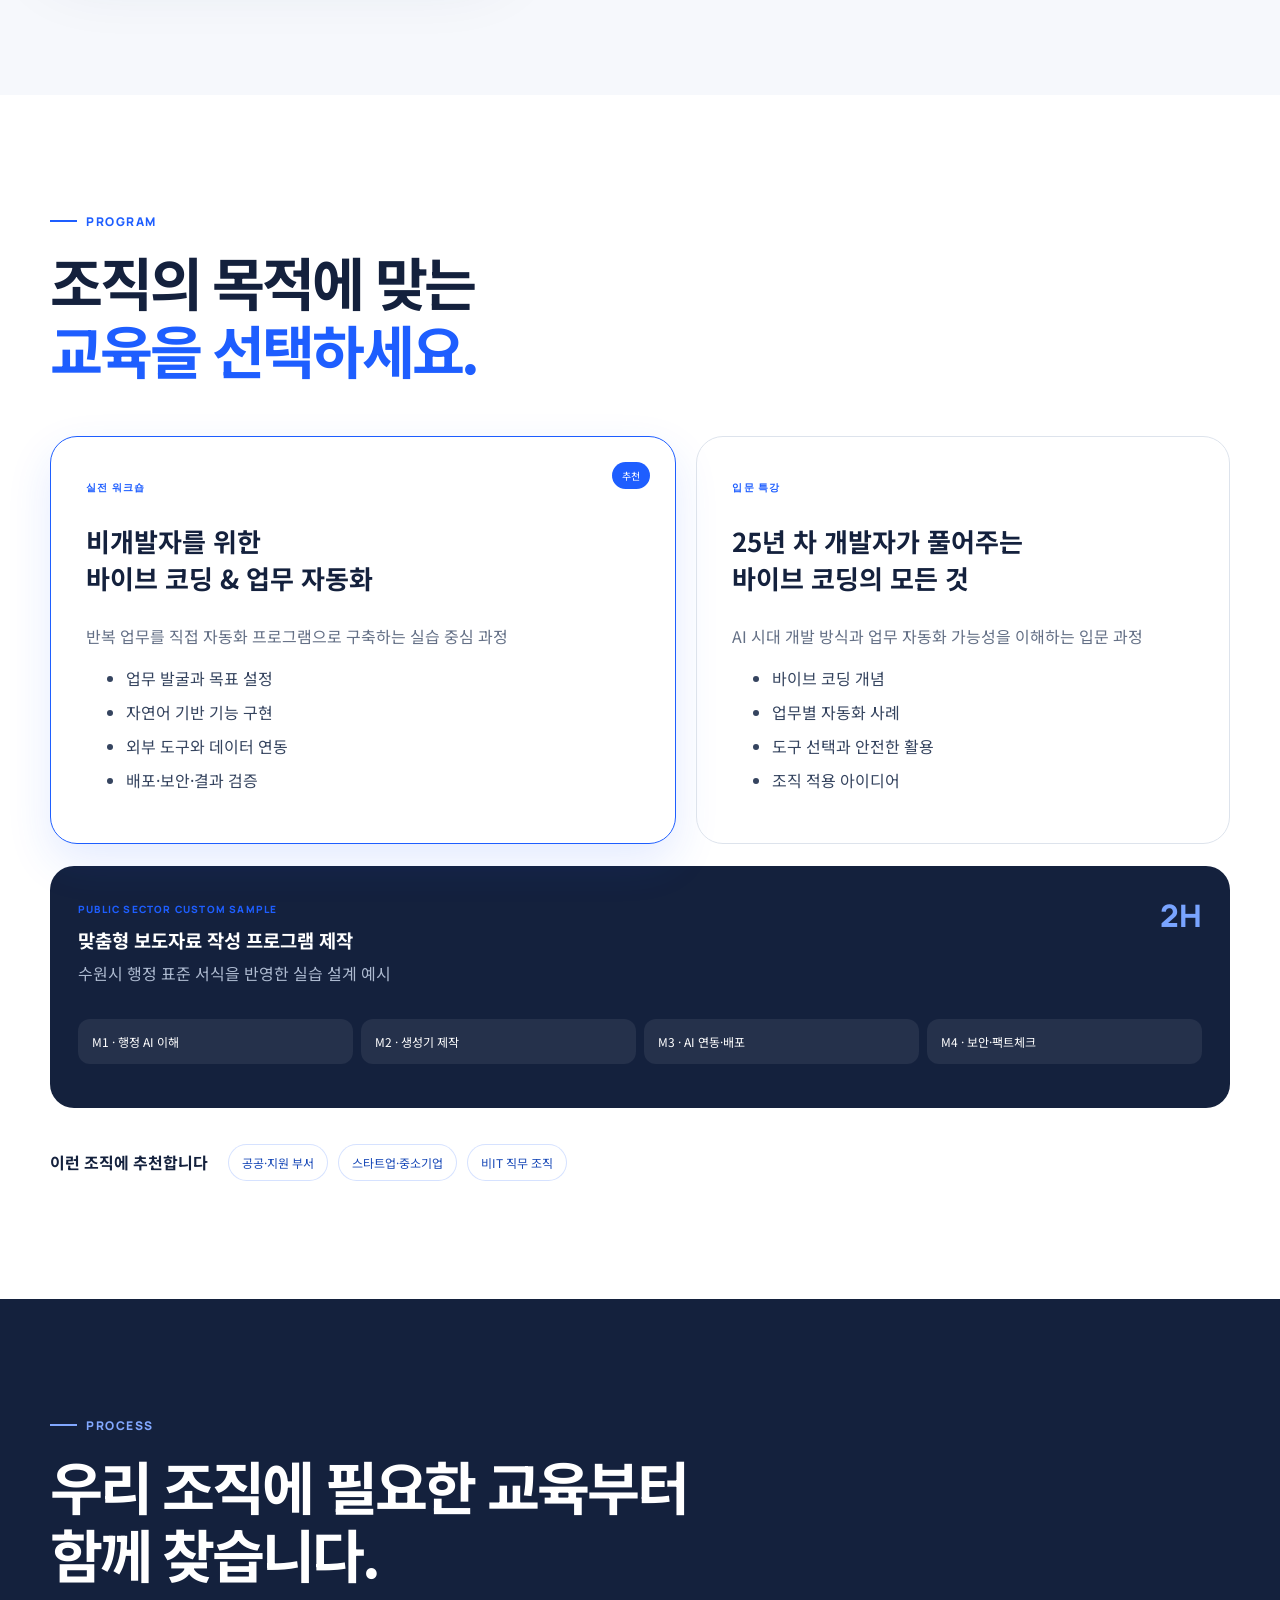
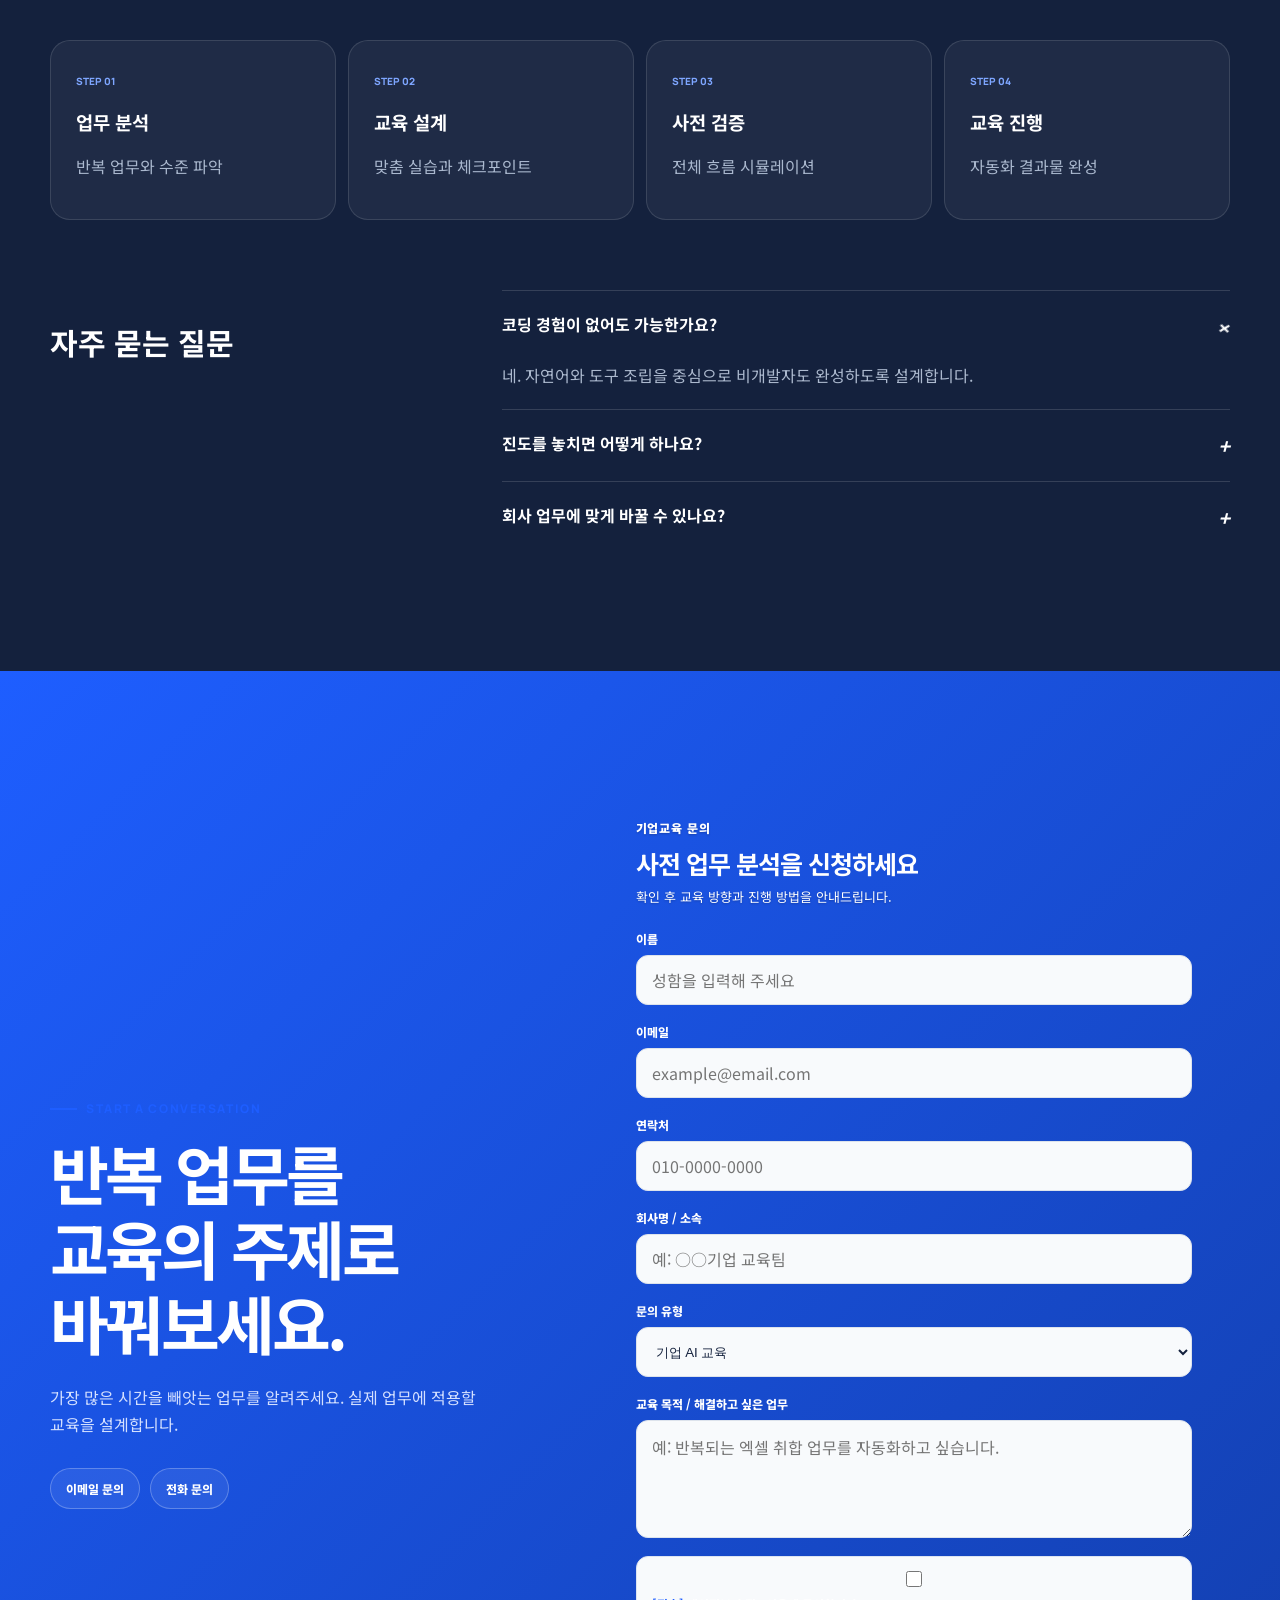
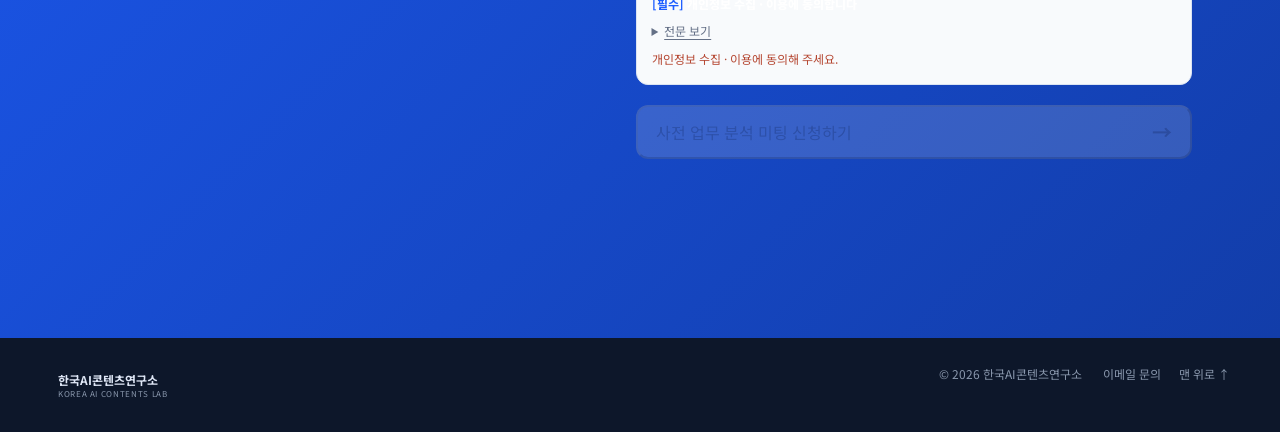
==== commit d4430f6f: "Add SEO files and EmailJS inquiry form" ====
--- a/index.html
+++ b/index.html
@@ -1,5 +1,5 @@
-<!doctype html><html lang="ko"><head><meta charset="utf-8"><meta name="viewport" content="width=device-width,initial-scale=1"><meta name="description" content="25년 개발 실무를 바탕으로 비개발자의 반복 업무를 자동화하는 김정민 강사의 바이브 코딩 기업교육"><title>김정민 강사 | 바이브 코딩 & 업무 자동화</title><link rel="preconnect" href="https://fonts.googleapis.com"><link rel="preconnect" href="https://fonts.gstatic.com" crossorigin><link href="https://fonts.googleapis.com/css2?family=Manrope:wght@600;700;800&family=Noto+Sans+KR:wght@400;500;600;700;800;900&display=swap" rel="stylesheet"><link rel="stylesheet" href="styles.css"><link rel="stylesheet" href="improvements.css"><link rel="stylesheet" href="form-fix.css"></head><body>
-<header class="header"><div class="wrap nav"><a class="brand" href="#top"><span>KJM</span><b>김정민 강사<small>AI WORKFLOW INSTRUCTOR</small></b></a><button class="toggle" aria-label="메뉴 열기" aria-expanded="false">☰</button><nav><a href="#why">교육 필요성</a><a href="#difference">교육 방식</a><a href="#outcome">결과물</a><a href="#instructor">강사 소개</a><a href="#program">프로그램</a><a class="nav-cta" href="#contact">기업교육 문의</a></nav></div></header>
+<!doctype html><html lang="ko"><head><meta charset="utf-8"><meta name="viewport" content="width=device-width,initial-scale=1"><meta name="description" content="반복 업무 자동화 프로그램 제작. 김정민 AI강사의 바이브 코딩, 기업 AI 교육, 업무 자동화 교육을 소개합니다."><meta name="keywords" content="AI 강의, 바이브 코딩, 기업 AI 교육, 업무 자동화"><title>김정민 | AI강사</title><link rel="canonical" href="https://my-profil-seven.vercel.app/"><meta property="og:title" content="김정민 | AI강사"><meta property="og:description" content="반복 업무 자동화 프로그램 제작"><meta property="og:url" content="https://my-profil-seven.vercel.app/"><meta property="og:image" content="https://my-profil-seven.vercel.app/assets/gangsa_profile.png"><meta property="og:type" content="website"><script type="application/ld+json">{"@context":"https://schema.org","@type":"Person","name":"김정민","jobTitle":"AI강사","keywords":"AI 강의, 바이브 코딩, 기업 AI 교육, 업무 자동화","url":"https://my-profil-seven.vercel.app/","sameAs":["https://hanconyeon.com/"]}</script><link rel="preconnect" href="https://fonts.googleapis.com"><link rel="preconnect" href="https://fonts.gstatic.com" crossorigin><link href="https://fonts.googleapis.com/css2?family=Manrope:wght@600;700;800&family=Noto+Sans+KR:wght@400;500;600;700;800;900&display=swap" rel="stylesheet"><link rel="stylesheet" href="styles.css"><link rel="stylesheet" href="improvements.css"><link rel="stylesheet" href="form-fix.css"></head><body>
+<header class="header"><div class="wrap nav"><a class="brand lab-brand" href="https://hanconyeon.com/" target="_blank" rel="noopener"><img src="https://ai-homepage-prompt.vercel.app/logo.png" alt="한국AI콘텐츠연구소" onerror="this.style.display='none'"><b>한국AI콘텐츠연구소<small>KOREA AI CONTENTS LAB</small></b></a><button class="toggle" aria-label="메뉴 열기" aria-expanded="false">☰</button><nav><a href="#why">교육 필요성</a><a href="#difference">교육 방식</a><a href="#outcome">결과물</a><a href="#instructor">강사 소개</a><a href="#program">프로그램</a><a class="nav-cta" href="#contact">기업교육 문의</a></nav></div></header>
 <main id="top"><section class="hero"><div class="wrap hero-grid"><div><i class="eyebrow">VIBE CODING · BUSINESS AUTOMATION</i><h1>반복 업무에 뺏기던 시간,<em>바이브 코딩으로 직접 줄입니다.</em></h1><p class="lead">코딩을 몰라도 괜찮습니다. 25년 차 현직 개발자와 함께 내 업무에 바로 사용하는 자동화 도구를 직접 만듭니다.</p><div class="chips"><b>비개발자 가능</b><b>실무 자동화</b><b>기업 맞춤형</b></div><div class="buttons"><a class="btn primary" href="#contact">기업교육 문의하기 →</a><a class="btn" href="#program">프로그램 보기</a></div></div><div class="hero-photo"><img src="assets/gangsa_profile.png" alt="김정민 강사 프로필"><div><small>25 YEARS IN DEVELOPMENT</small><strong>어려운 기술을<br>필요한 만큼 쉽게.</strong><span>김정민 · 한국AI콘텐츠연구소</span></div></div></div></section>
 <div class="wrap trust reveal"><article><b>25 YEARS</b><span>개발·설계·PM 실무 경험</span></article><article><b>1:1 FIT</b><span>조직 업무를 반영한 맞춤 설계</span></article><article><b>CHECK POINT</b><span>막혀도 이어가는 단계별 복구</span></article></div>
 <section class="section" id="why"><div class="wrap"><header class="section-head reveal"><i class="eyebrow">WHY THIS TRAINING</i><h2>매일 반복하는 그 업무,<br><em>사람이 계속 해야 할까요?</em></h2></header><div class="three"><article class="card reveal"><b>01</b><h3>끝나지 않는 반복 업무</h3><p>복사하고, 붙여넣고, 취합하고, 확인하는 일에 매일 귀중한 시간이 사라집니다.</p></article><article class="card reveal"><b>02</b><h3>내 일과 먼 코딩 교육</h3><p>문법은 배웠지만 실제 업무에는 어떻게 적용할지 몰라 다시 원래 방식으로 돌아갑니다.</p></article><article class="card reveal"><b>03</b><h3>오류 앞에서 멈추는 실습</h3><p>작은 오류 하나로 진도를 놓치고, 결과물을 완성하지 못한 채 교육이 끝납니다.</p></article></div><blockquote class="bridge reveal">이 교육은 <em>‘코딩을 배우는 것’</em>이 아니라<br><em>‘내 업무를 줄이는 것’</em>에서 시작합니다.</blockquote></div></section>
@@ -8,5 +8,5 @@
 <section class="section soft" id="instructor"><div class="wrap instructor"><div class="photo reveal"><img src="assets/profile-kim-jeongmin.jpg" alt="김정민 강사"><span><b>25</b>YEARS IN DEVELOPMENT</span></div><div class="bio reveal"><i class="eyebrow">INSTRUCTOR</i><h2>25년간 현장에서<br>문제를 해결해온<br><em>개발자가 가르칩니다.</em></h2><p><b>김정민 · 한국AI콘텐츠연구소</b><br>게임 개발부터 교육 앱, SI, 옴니서비스 PM, 그룹웨어까지 현장에서 시스템을 만들고 운영해왔습니다.</p><div class="career"><article><b>2002–2010</b><span>크래용엔터테인먼트 · 올엠</span><small>게임·웹서비스 개발</small></article><article><b>2011–2020</b><span>CJ에듀케이션즈 · 나우티앤에스</span><small>교육 앱·SI 개발</small></article><article><b>2021–현재</b><span>올리브영 · 이베이스넷</span><small>옴니서비스 PM·그룹웨어 구축</small></article></div><blockquote>“오랫동안 개발했기 때문에 필요한 것만 쉽게 설명합니다.”</blockquote></div></div></section>
 <section class="section" id="program"><div class="wrap"><header class="section-head reveal"><i class="eyebrow">PROGRAM</i><h2>조직의 목적에 맞는<br><em>교육을 선택하세요.</em></h2></header><div class="programs"><article class="featured reveal"><span>추천</span><i>실전 워크숍</i><h3>비개발자를 위한<br>바이브 코딩 & 업무 자동화</h3><p>반복 업무를 직접 자동화 프로그램으로 구축하는 실습 중심 과정</p><ul><li>업무 발굴과 목표 설정</li><li>자연어 기반 기능 구현</li><li>외부 도구와 데이터 연동</li><li>배포·보안·결과 검증</li></ul></article><article class="reveal"><i>입문 특강</i><h3>25년 차 개발자가 풀어주는<br>바이브 코딩의 모든 것</h3><p>AI 시대 개발 방식과 업무 자동화 가능성을 이해하는 입문 과정</p><ul><li>바이브 코딩 개념</li><li>업무별 자동화 사례</li><li>도구 선택과 안전한 활용</li><li>조직 적용 아이디어</li></ul></article></div><aside class="course reveal"><div><i>PUBLIC SECTOR CUSTOM SAMPLE</i><h3>맞춤형 보도자료 작성 프로그램 제작</h3><p>수원시 행정 표준 서식을 반영한 실습 설계 예시</p></div><b>2H</b><ol><li>M1 · 행정 AI 이해</li><li>M2 · 생성기 제작</li><li>M3 · AI 연동·배포</li><li>M4 · 보안·팩트체크</li></ol></aside><div class="audience reveal"><b>이런 조직에 추천합니다</b><span>공공·지원 부서</span><span>스타트업·중소기업</span><span>비IT 직무 조직</span></div></div></section>
 <section class="section process"><div class="wrap"><header class="section-head reveal"><i class="eyebrow">PROCESS</i><h2>우리 조직에 필요한 교육부터<br>함께 찾습니다.</h2></header><div class="steps"><article><i>STEP 01</i><h3>업무 분석</h3><p>반복 업무와 수준 파악</p></article><article><i>STEP 02</i><h3>교육 설계</h3><p>맞춤 실습과 체크포인트</p></article><article><i>STEP 03</i><h3>사전 검증</h3><p>전체 흐름 시뮬레이션</p></article><article><i>STEP 04</i><h3>교육 진행</h3><p>자동화 결과물 완성</p></article></div><div class="faq"><h3>자주 묻는 질문</h3><div><article class="open"><button aria-expanded="true">코딩 경험이 없어도 가능한가요?<i>+</i></button><p>네. 자연어와 도구 조립을 중심으로 비개발자도 완성하도록 설계합니다.</p></article><article><button aria-expanded="false">진도를 놓치면 어떻게 하나요?<i>+</i></button><p>단계별 체크포인트에서 복구해 다음 실습으로 이어갑니다.</p></article><article><button aria-expanded="false">회사 업무에 맞게 바꿀 수 있나요?<i>+</i></button><p>사전 분석으로 업무, 수준, 보안 환경을 반영해 맞춤 설계합니다.</p></article></div></div></div></section>
-<section class="contact" id="contact"><div class="wrap contact-grid"><div class="contact-copy"><i class="eyebrow">START A CONVERSATION</i><h2>반복 업무를<br>교육의 주제로<br>바꿔보세요.</h2><p>가장 많은 시간을 빼앗는 업무를 알려주세요. 실제 업무에 적용할 교육을 설계합니다.</p><div class="contact-links"><a href="mailto:Kjm3981ai@gmail.com">이메일 문의</a><a href="tel:01024883981">전화 문의</a></div></div><form id="inquiry" class="inquiry-form"><header><span>기업교육 문의</span><h3>사전 업무 분석을 신청하세요</h3><p>확인 후 교육 방향과 진행 방법을 안내드립니다.</p></header><div class="form-row"><label><span>회사명 / 소속</span><input name="company" required placeholder="예: ○○기업 교육팀"></label><label><span>담당자명</span><input name="name" required placeholder="성함을 입력해 주세요"></label></div><label><span>연락처</span><input name="phone" required placeholder="010-0000-0000"></label><label><span>교육 목적 / 해결하고 싶은 업무</span><textarea name="task" required placeholder="예: 반복되는 엑셀 취합 업무를 자동화하고 싶습니다."></textarea></label><button type="submit"><span>사전 업무 분석 미팅 신청하기</span><b>→</b></button><small>입력한 내용은 이메일 작성 화면으로 안전하게 연결됩니다.</small></form></div></section>
-</main><footer><div class="wrap">© 2026 김정민 · 한국AI콘텐츠연구소 <span><a href="mailto:Kjm3981ai@gmail.com">이메일 문의</a><a href="#top">맨 위로 ↑</a></span></div></footer><script src="app.js"></script></body></html>
+<section class="contact" id="contact"><div class="wrap contact-grid"><div class="contact-copy"><i class="eyebrow">START A CONVERSATION</i><h2>반복 업무를<br>교육의 주제로<br>바꿔보세요.</h2><p>가장 많은 시간을 빼앗는 업무를 알려주세요. 실제 업무에 적용할 교육을 설계합니다.</p><div class="contact-links"><a href="mailto:Kjm3981ai@gmail.com">이메일 문의</a><a href="tel:01024883981">전화 문의</a></div></div><form id="inquiry" class="inquiry-form" novalidate><header><span>기업교육 문의</span><h3>사전 업무 분석을 신청하세요</h3><p>확인 후 교육 방향과 진행 방법을 안내드립니다.</p></header><input type="hidden" name="to_email" value="kjm3981ai@gmail.com"><input type="hidden" name="reply_to"><input type="hidden" name="submitted_at"><input type="hidden" name="page_url"><input type="hidden" name="privacy_agreed" value="미동의"><input type="hidden" name="agreed_at" value=""><label><span>이름</span><input name="from_name" required placeholder="성함을 입력해 주세요"></label><label><span>이메일</span><input type="email" name="from_email" required placeholder="example@email.com"></label><label><span>연락처</span><input name="phone" placeholder="010-0000-0000"></label><label><span>회사명 / 소속</span><input name="company" placeholder="예: ○○기업 교육팀"></label><label><span>문의 유형</span><select name="inquiry_type"><option>기업 AI 교육</option><option>바이브 코딩 교육</option><option>업무 자동화</option><option>기타 문의</option></select></label><label><span>교육 목적 / 해결하고 싶은 업무</span><textarea name="message" required placeholder="예: 반복되는 엑셀 취합 업무를 자동화하고 싶습니다."></textarea></label><div class="privacy-box"><label class="privacy-check"><input type="checkbox" name="privacy_consent"><span><b>[필수]</b> 개인정보 수집 · 이용에 동의합니다</span></label><details><summary>전문 보기</summary><table><tbody><tr><th>수집 항목</th><td>이름, 이메일, 연락처, 소속</td></tr><tr><th>수집 · 이용 목적</th><td>문의 접수 및 답변 회신</td></tr><tr><th>보유 · 이용 기간</th><td>문의 처리 완료 후 1년 뒤 파기</td></tr><tr><th>동의 거부 권리</th><td>거부할 수 있으나 거부 시 문의 접수가 불가합니다</td></tr></tbody></table></details><p class="consent-guide" aria-live="polite">개인정보 수집 · 이용에 동의해 주세요.</p></div><button type="submit" disabled><span>사전 업무 분석 미팅 신청하기</span><b>→</b></button><p class="form-status" role="status" aria-live="polite"></p></form></div></section>
+</main><footer><div class="wrap"><a class="footer-lab" href="https://hanconyeon.com/" target="_blank" rel="noopener"><img src="https://ai-homepage-prompt.vercel.app/logo.png" alt="한국AI콘텐츠연구소" onerror="this.style.display='none'"><span><strong>한국AI콘텐츠연구소</strong><small>KOREA AI CONTENTS LAB</small></span></a><span>© 2026 한국AI콘텐츠연구소 <a href="mailto:Kjm3981ai@gmail.com">이메일 문의</a><a href="#top">맨 위로 ↑</a></span></div></footer><script src="https://cdn.jsdelivr.net/npm/@emailjs/browser@4/dist/email.min.js"></script><script src="app.js"></script></body></html>
--- a/form-fix.css
+++ b/form-fix.css
@@ -12,3 +12,6 @@
 @media(max-width:620px){.contact .inquiry-form{gap:15px!important;padding:22px 18px!important}.contact .inquiry-form .form-row{gap:15px!important}.contact .inquiry-form textarea{height:132px!important}}
 
 .contact .inquiry-form header>span,.contact .inquiry-form header p{color:#fff!important;text-shadow:0 1px 2px rgba(0,0,0,.22)}
+
+/* EmailJS 문의 폼과 연구소 공통 브랜딩의 보조 스타일입니다. */
+.lab-brand{padding:7px 9px;margin-left:-9px;border-radius:12px;transition:background .2s}.lab-brand:hover,.footer-lab:hover{background:#1e5eff10}.lab-brand img{width:auto;height:24px;max-width:none;object-fit:contain}.lab-brand>b{white-space:nowrap}.lab-brand small,.footer-lab small{font-size:8px;letter-spacing:.08em}.inquiry-form select{display:block;width:100%;height:50px;padding:0 15px;border:1px solid var(--line);border-radius:12px;background:#f8fafc;color:var(--ink);outline:none}.inquiry-form select:focus{border-color:var(--blue);box-shadow:0 0 0 3px #1e5eff1c;background:#fff}.privacy-box{display:grid;gap:10px;padding:14px 15px;border:1px solid #dbe4f2;border-radius:12px;background:#f8fafc}.privacy-check{display:flex!important;flex-direction:row!important;align-items:center!important;gap:9px!important;font-size:12px}.privacy-check input{width:16px!important;height:16px!important;accent-color:var(--blue)}.privacy-check b{color:var(--blue)}.privacy-box details{font-size:12px;color:var(--muted)}.privacy-box summary{cursor:pointer;text-decoration:underline;text-underline-offset:3px}.privacy-box table{width:100%;margin-top:10px;border-collapse:collapse;font-size:11px;line-height:1.5}.privacy-box th,.privacy-box td{padding:8px;border:1px solid var(--line);text-align:left;vertical-align:top}.privacy-box th{width:34%;background:#fff;color:var(--ink)}.consent-guide,.form-status{margin:0!important;font-size:12px!important}.consent-guide{color:#b54732!important}.form-status{min-height:18px;text-align:center;color:var(--muted)!important}.form-status.loading{color:#385b9d!important}.form-status.success{color:#087b4d!important}.form-status.error{color:#b54732!important}.inquiry-form button:disabled{cursor:not-allowed;opacity:.55}.footer-lab{display:flex;align-items:center;gap:9px;margin:0!important;padding:6px 8px;border-radius:10px;transition:background .2s}.footer-lab img{width:auto;height:24px;max-width:none}.footer-lab strong,.footer-lab small{display:block}.footer-lab strong{color:#dfe7f6;font-size:12px;white-space:nowrap}.footer-lab small{color:#8997ac;white-space:nowrap}@media(max-width:620px){.lab-brand{gap:7px}.lab-brand>b{font-size:13px}.lab-brand small{font-size:7px}.privacy-box th{width:38%}footer .wrap>span{line-height:2}.footer-lab{align-self:flex-start}}
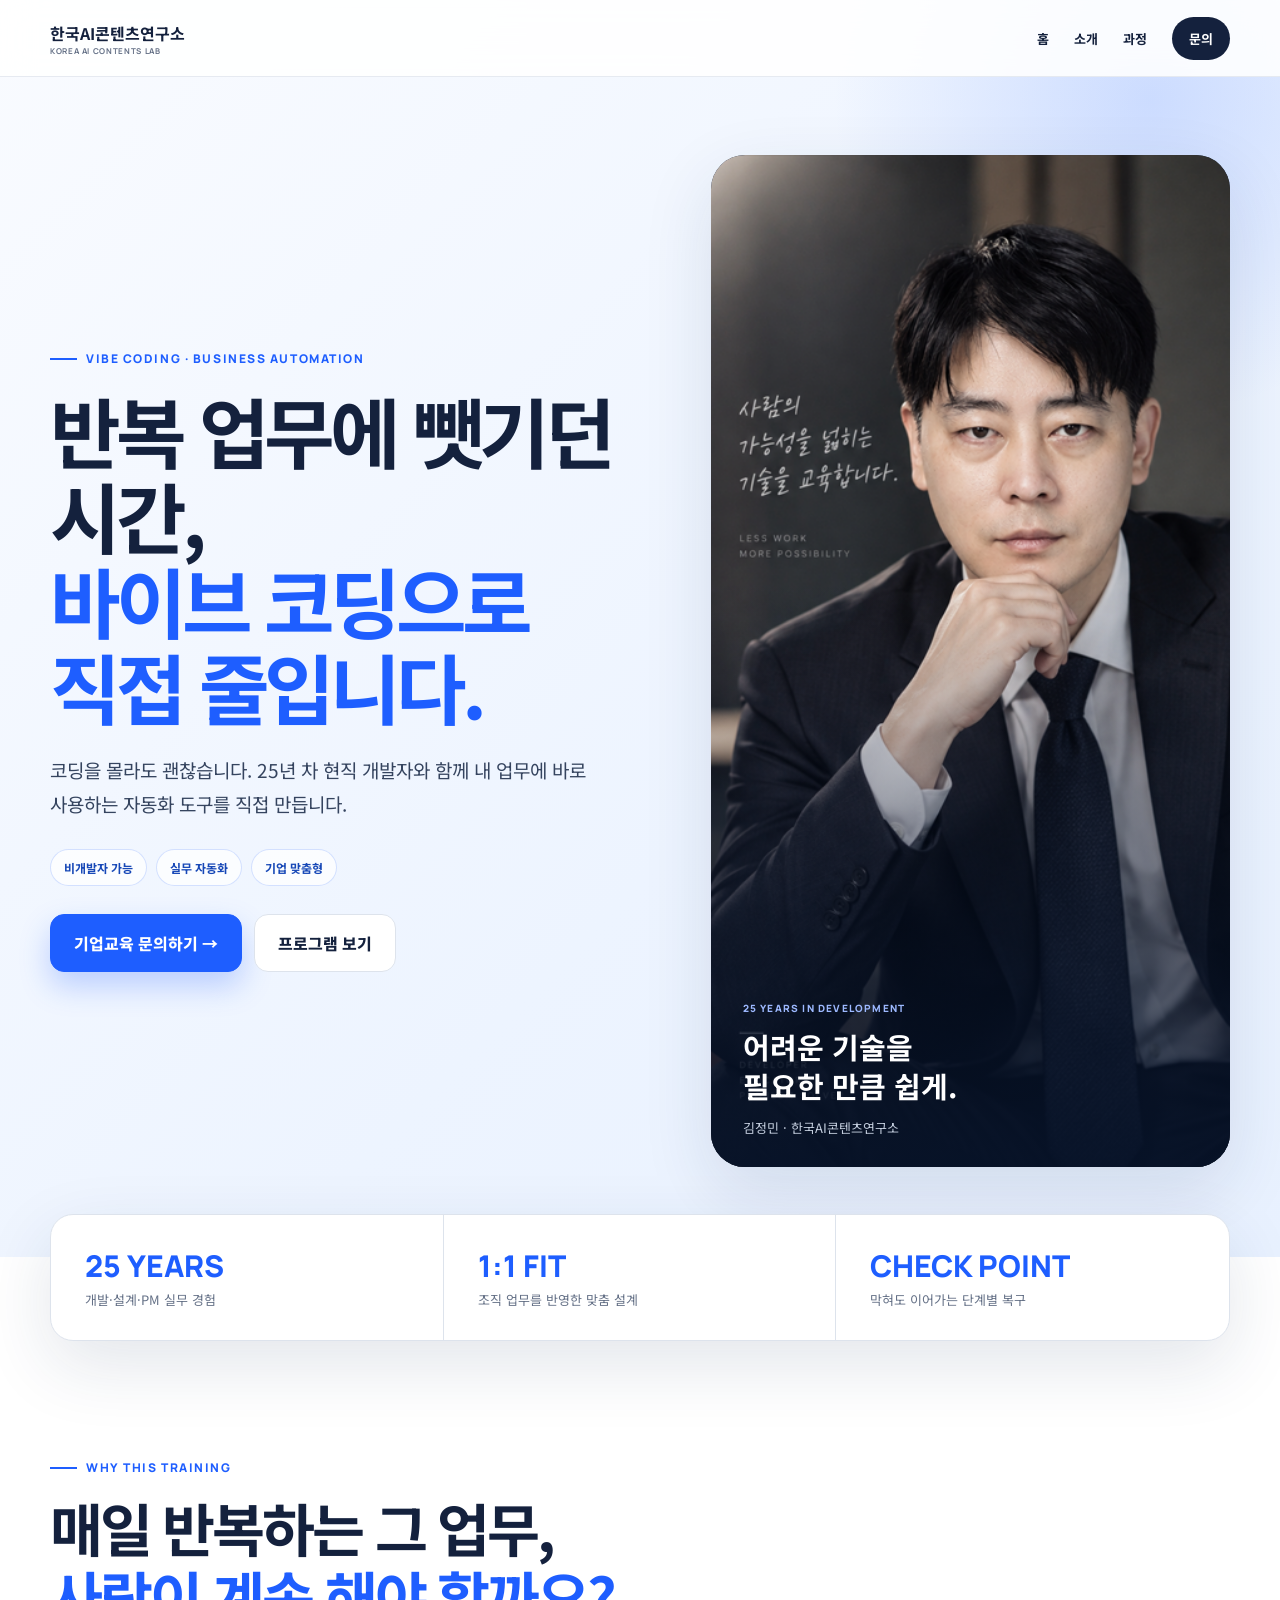
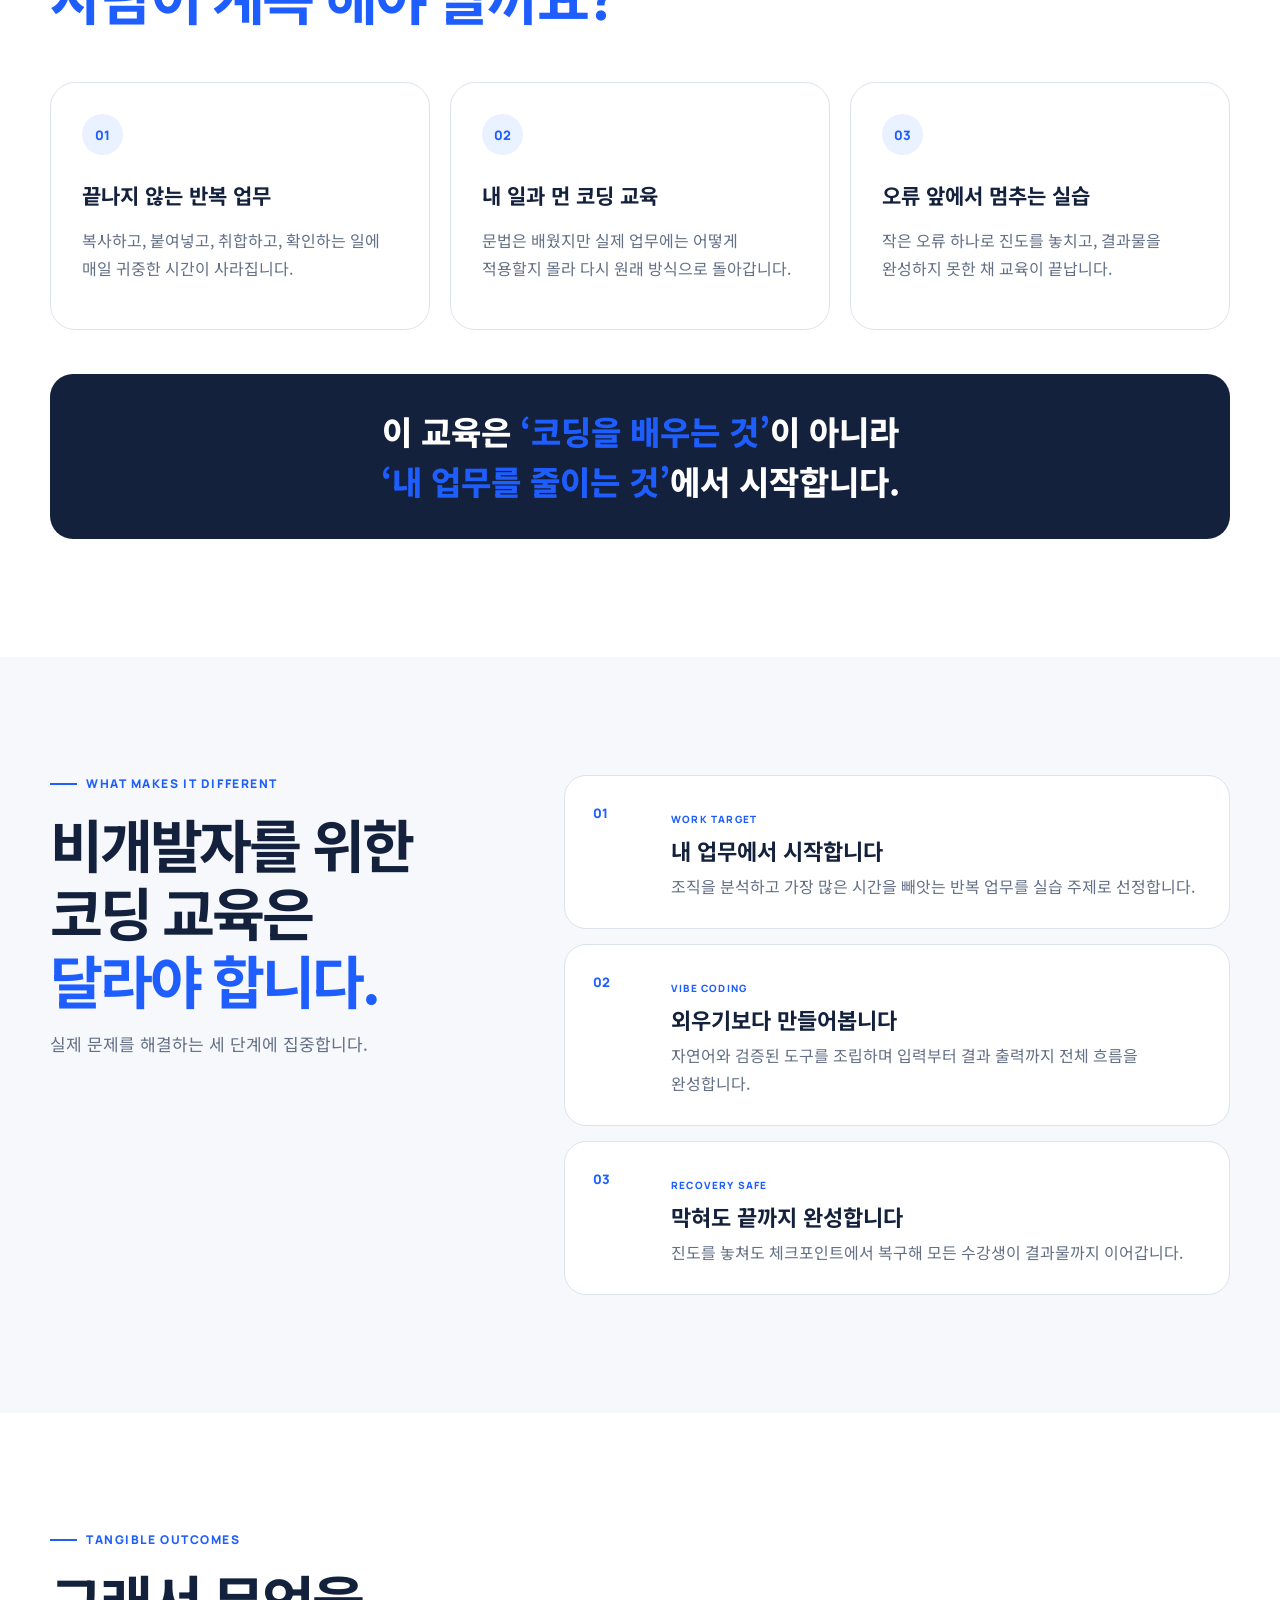
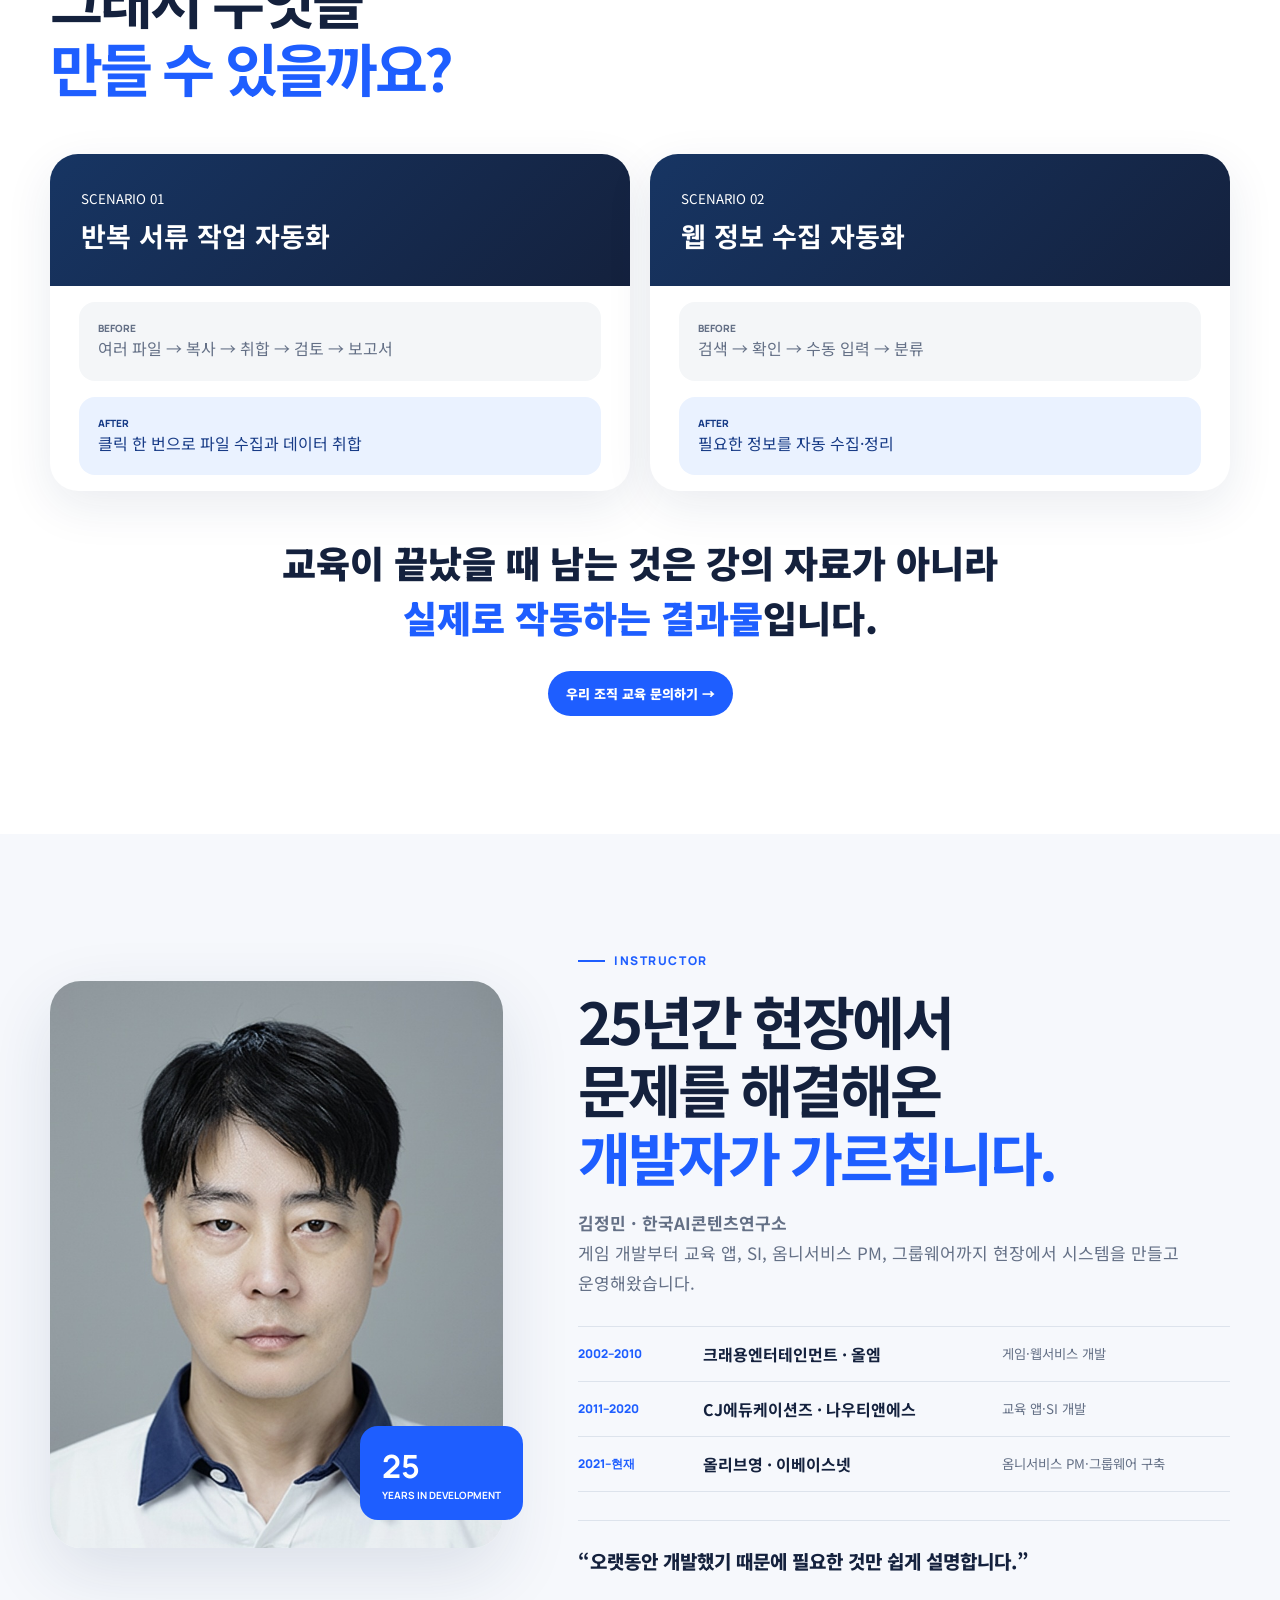
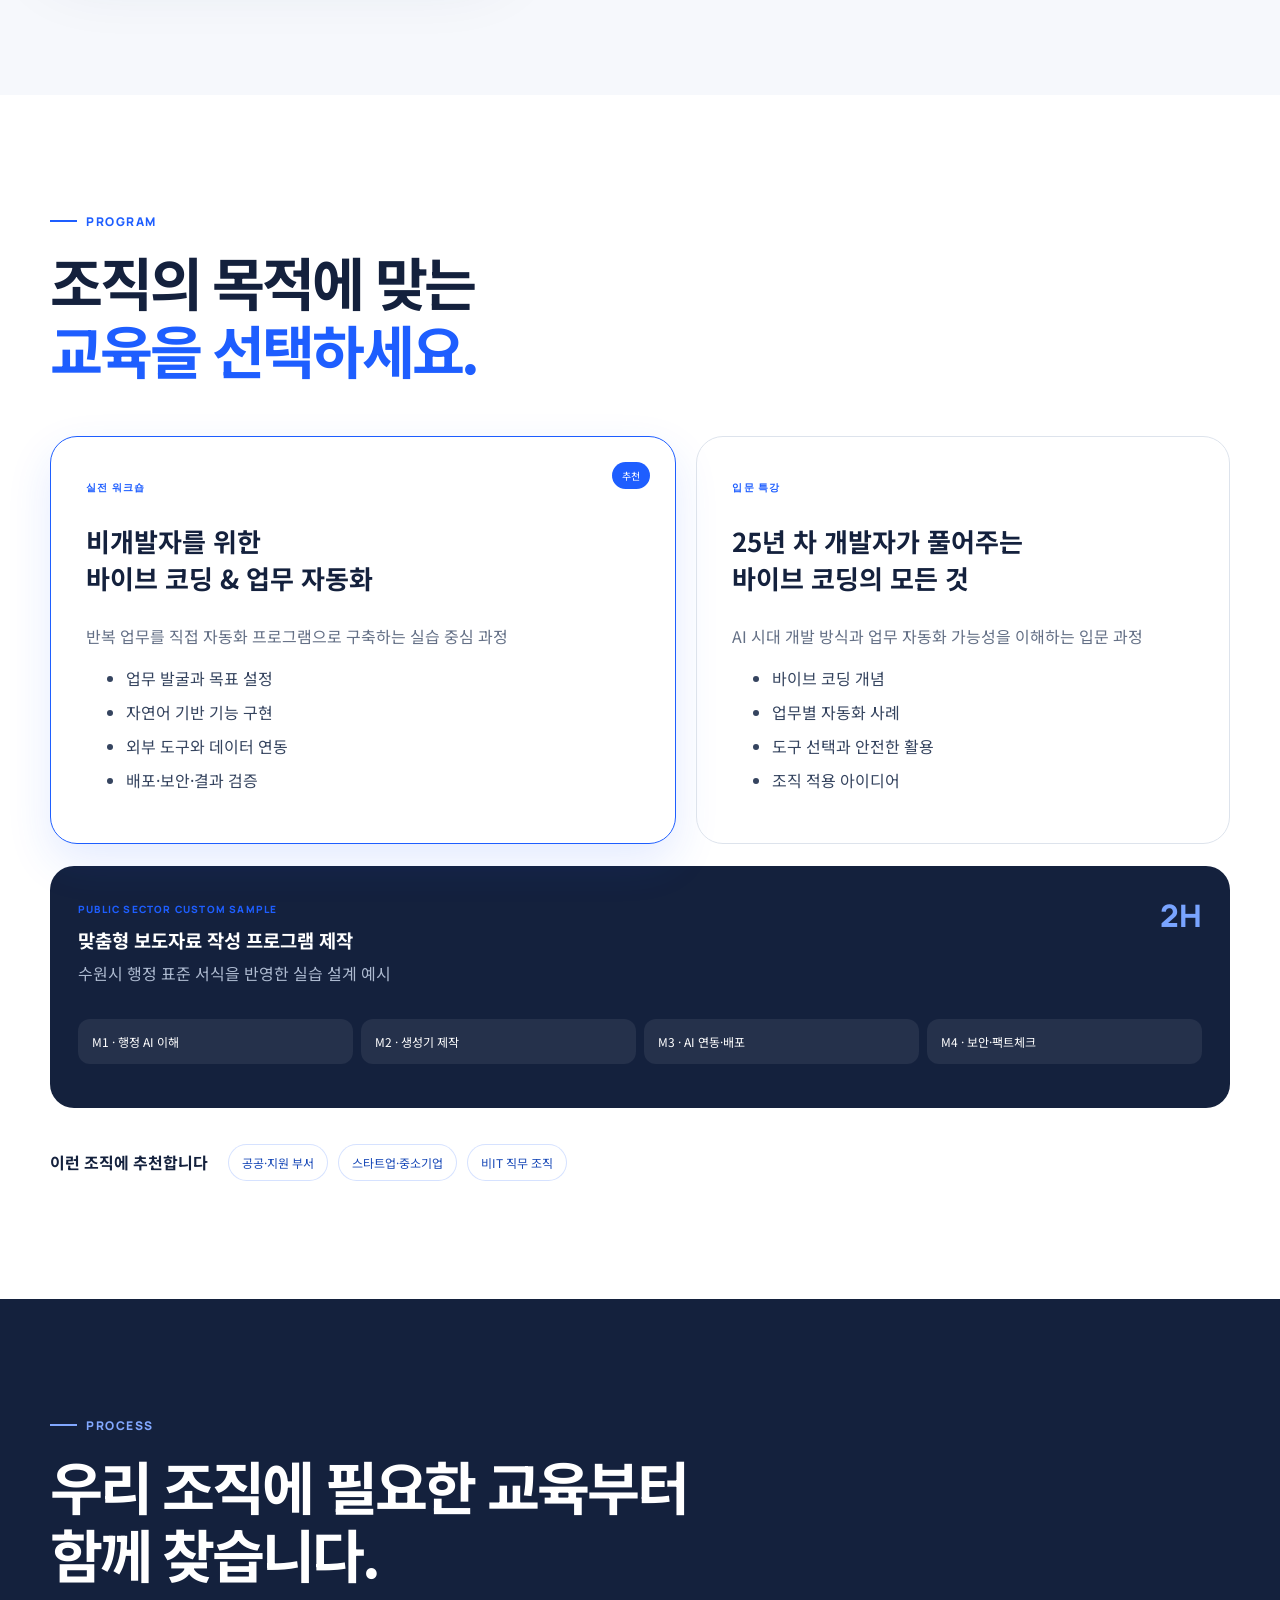
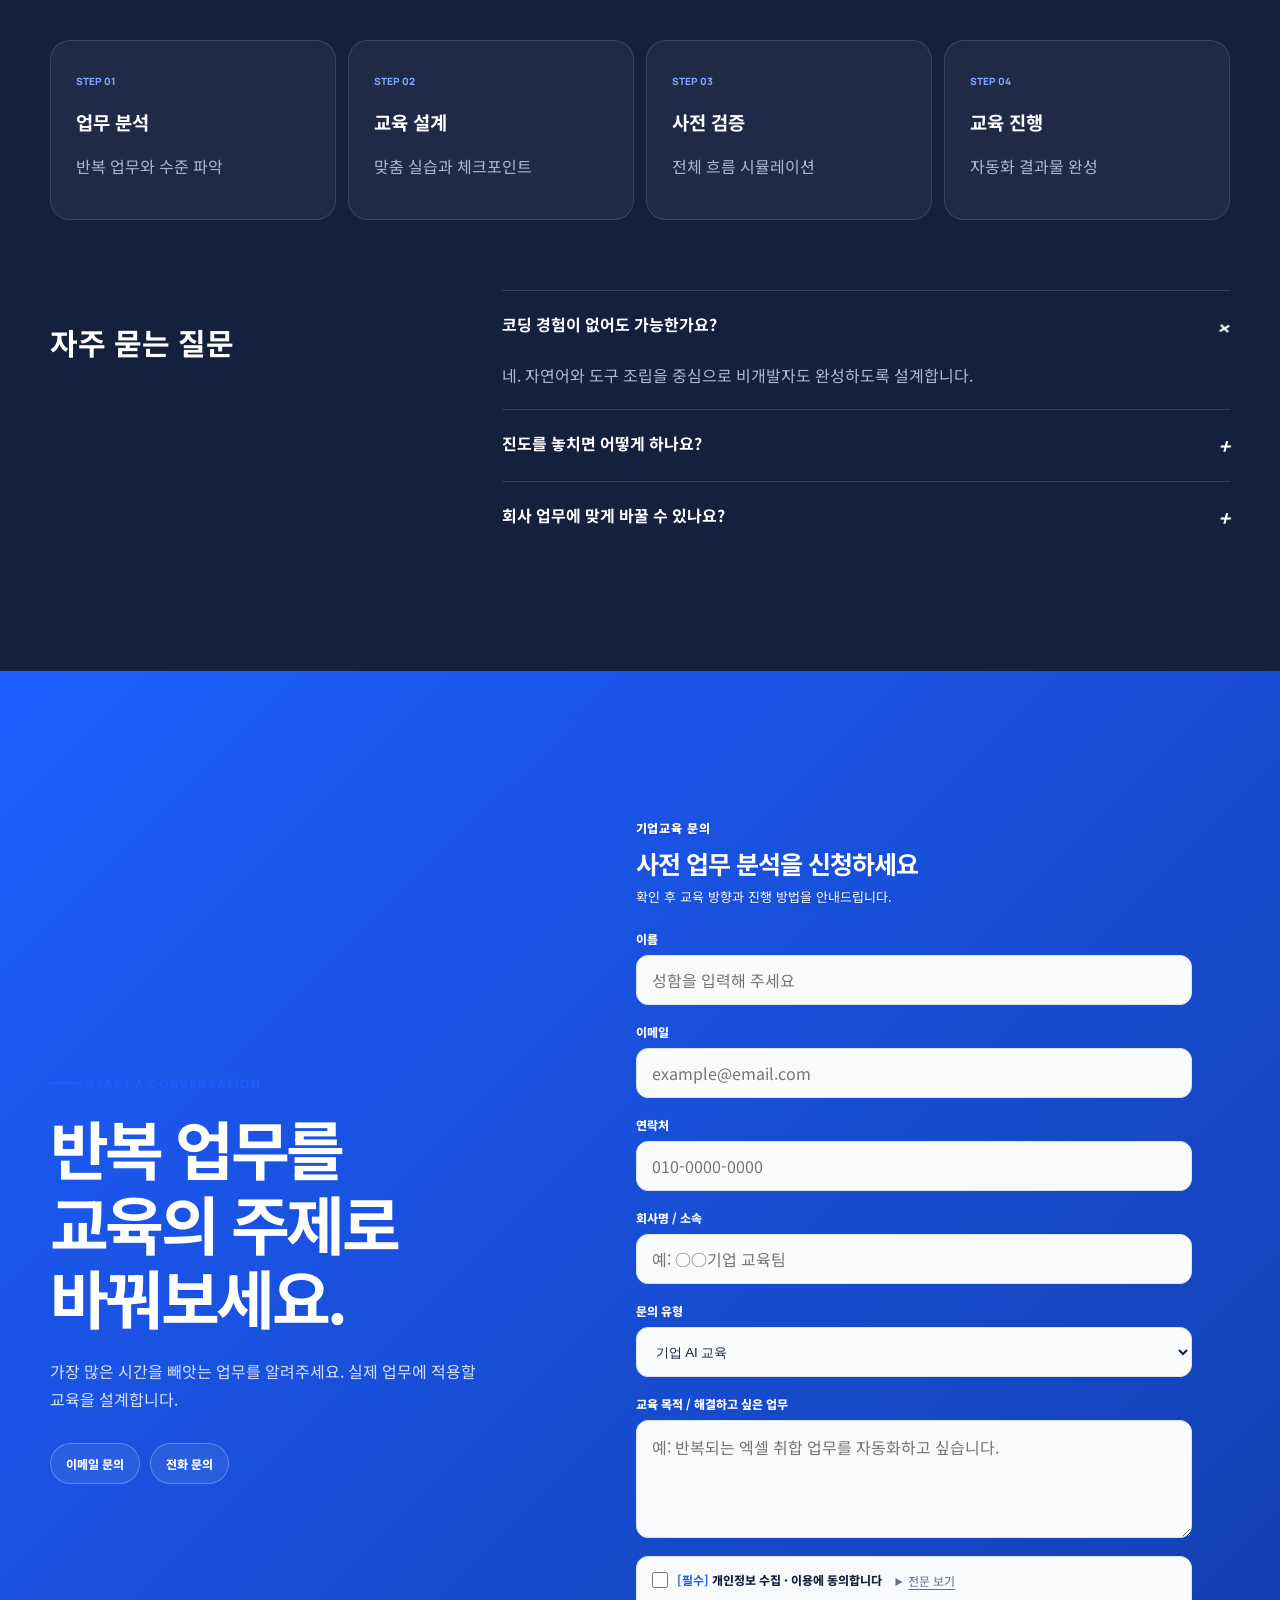
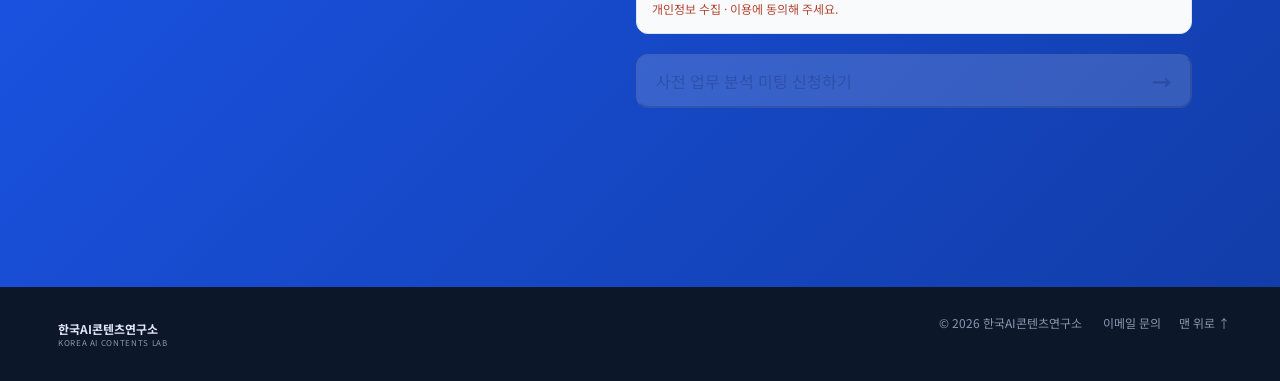
==== commit b1f62be2: "페이지 분리" ====
--- a/index.html
+++ b/index.html
@@ -1,12 +1,313 @@
-<!doctype html><html lang="ko"><head><meta charset="utf-8"><meta name="viewport" content="width=device-width,initial-scale=1"><meta name="description" content="반복 업무 자동화 프로그램 제작. 김정민 AI강사의 바이브 코딩, 기업 AI 교육, 업무 자동화 교육을 소개합니다."><meta name="keywords" content="AI 강의, 바이브 코딩, 기업 AI 교육, 업무 자동화"><title>김정민 | AI강사</title><link rel="canonical" href="https://my-profil-seven.vercel.app/"><meta property="og:title" content="김정민 | AI강사"><meta property="og:description" content="반복 업무 자동화 프로그램 제작"><meta property="og:url" content="https://my-profil-seven.vercel.app/"><meta property="og:image" content="https://my-profil-seven.vercel.app/assets/gangsa_profile.png"><meta property="og:type" content="website"><script type="application/ld+json">{"@context":"https://schema.org","@type":"Person","name":"김정민","jobTitle":"AI강사","keywords":"AI 강의, 바이브 코딩, 기업 AI 교육, 업무 자동화","url":"https://my-profil-seven.vercel.app/","sameAs":["https://hanconyeon.com/"]}</script><link rel="preconnect" href="https://fonts.googleapis.com"><link rel="preconnect" href="https://fonts.gstatic.com" crossorigin><link href="https://fonts.googleapis.com/css2?family=Manrope:wght@600;700;800&family=Noto+Sans+KR:wght@400;500;600;700;800;900&display=swap" rel="stylesheet"><link rel="stylesheet" href="styles.css"><link rel="stylesheet" href="improvements.css"><link rel="stylesheet" href="form-fix.css"></head><body>
-<header class="header"><div class="wrap nav"><a class="brand lab-brand" href="https://hanconyeon.com/" target="_blank" rel="noopener"><img src="https://ai-homepage-prompt.vercel.app/logo.png" alt="한국AI콘텐츠연구소" onerror="this.style.display='none'"><b>한국AI콘텐츠연구소<small>KOREA AI CONTENTS LAB</small></b></a><button class="toggle" aria-label="메뉴 열기" aria-expanded="false">☰</button><nav><a href="#why">교육 필요성</a><a href="#difference">교육 방식</a><a href="#outcome">결과물</a><a href="#instructor">강사 소개</a><a href="#program">프로그램</a><a class="nav-cta" href="#contact">기업교육 문의</a></nav></div></header>
-<main id="top"><section class="hero"><div class="wrap hero-grid"><div><i class="eyebrow">VIBE CODING · BUSINESS AUTOMATION</i><h1>반복 업무에 뺏기던 시간,<em>바이브 코딩으로 직접 줄입니다.</em></h1><p class="lead">코딩을 몰라도 괜찮습니다. 25년 차 현직 개발자와 함께 내 업무에 바로 사용하는 자동화 도구를 직접 만듭니다.</p><div class="chips"><b>비개발자 가능</b><b>실무 자동화</b><b>기업 맞춤형</b></div><div class="buttons"><a class="btn primary" href="#contact">기업교육 문의하기 →</a><a class="btn" href="#program">프로그램 보기</a></div></div><div class="hero-photo"><img src="assets/gangsa_profile.png" alt="김정민 강사 프로필"><div><small>25 YEARS IN DEVELOPMENT</small><strong>어려운 기술을<br>필요한 만큼 쉽게.</strong><span>김정민 · 한국AI콘텐츠연구소</span></div></div></div></section>
-<div class="wrap trust reveal"><article><b>25 YEARS</b><span>개발·설계·PM 실무 경험</span></article><article><b>1:1 FIT</b><span>조직 업무를 반영한 맞춤 설계</span></article><article><b>CHECK POINT</b><span>막혀도 이어가는 단계별 복구</span></article></div>
-<section class="section" id="why"><div class="wrap"><header class="section-head reveal"><i class="eyebrow">WHY THIS TRAINING</i><h2>매일 반복하는 그 업무,<br><em>사람이 계속 해야 할까요?</em></h2></header><div class="three"><article class="card reveal"><b>01</b><h3>끝나지 않는 반복 업무</h3><p>복사하고, 붙여넣고, 취합하고, 확인하는 일에 매일 귀중한 시간이 사라집니다.</p></article><article class="card reveal"><b>02</b><h3>내 일과 먼 코딩 교육</h3><p>문법은 배웠지만 실제 업무에는 어떻게 적용할지 몰라 다시 원래 방식으로 돌아갑니다.</p></article><article class="card reveal"><b>03</b><h3>오류 앞에서 멈추는 실습</h3><p>작은 오류 하나로 진도를 놓치고, 결과물을 완성하지 못한 채 교육이 끝납니다.</p></article></div><blockquote class="bridge reveal">이 교육은 <em>‘코딩을 배우는 것’</em>이 아니라<br><em>‘내 업무를 줄이는 것’</em>에서 시작합니다.</blockquote></div></section>
-<section class="section soft" id="difference"><div class="wrap split"><header class="section-head sticky reveal"><i class="eyebrow">WHAT MAKES IT DIFFERENT</i><h2>비개발자를 위한<br>코딩 교육은<br><em>달라야 합니다.</em></h2><p>실제 문제를 해결하는 세 단계에 집중합니다.</p></header><div class="methods"><article class="reveal"><b>01</b><div><i>WORK TARGET</i><h3>내 업무에서 시작합니다</h3><p>조직을 분석하고 가장 많은 시간을 빼앗는 반복 업무를 실습 주제로 선정합니다.</p></div></article><article class="reveal"><b>02</b><div><i>VIBE CODING</i><h3>외우기보다 만들어봅니다</h3><p>자연어와 검증된 도구를 조립하며 입력부터 결과 출력까지 전체 흐름을 완성합니다.</p></div></article><article class="reveal"><b>03</b><div><i>RECOVERY SAFE</i><h3>막혀도 끝까지 완성합니다</h3><p>진도를 놓쳐도 체크포인트에서 복구해 모든 수강생이 결과물까지 이어갑니다.</p></div></article></div></div></section>
-<section class="section" id="outcome"><div class="wrap"><header class="section-head reveal"><i class="eyebrow">TANGIBLE OUTCOMES</i><h2>그래서 무엇을<br><em>만들 수 있을까요?</em></h2></header><div class="cases"><article class="reveal"><header><small>SCENARIO 01</small><h3>반복 서류 작업 자동화</h3></header><p><b>BEFORE</b>여러 파일 → 복사 → 취합 → 검토 → 보고서</p><p class="after"><b>AFTER</b>클릭 한 번으로 파일 수집과 데이터 취합</p></article><article class="reveal"><header><small>SCENARIO 02</small><h3>웹 정보 수집 자동화</h3></header><p><b>BEFORE</b>검색 → 확인 → 수동 입력 → 분류</p><p class="after"><b>AFTER</b>필요한 정보를 자동 수집·정리</p></article></div><blockquote class="outcome reveal">교육이 끝났을 때 남는 것은 강의 자료가 아니라<br><em>실제로 작동하는 결과물</em>입니다.<a class="inline-cta" href="#contact">우리 조직 교육 문의하기 →</a></blockquote></div></section>
-<section class="section soft" id="instructor"><div class="wrap instructor"><div class="photo reveal"><img src="assets/profile-kim-jeongmin.jpg" alt="김정민 강사"><span><b>25</b>YEARS IN DEVELOPMENT</span></div><div class="bio reveal"><i class="eyebrow">INSTRUCTOR</i><h2>25년간 현장에서<br>문제를 해결해온<br><em>개발자가 가르칩니다.</em></h2><p><b>김정민 · 한국AI콘텐츠연구소</b><br>게임 개발부터 교육 앱, SI, 옴니서비스 PM, 그룹웨어까지 현장에서 시스템을 만들고 운영해왔습니다.</p><div class="career"><article><b>2002–2010</b><span>크래용엔터테인먼트 · 올엠</span><small>게임·웹서비스 개발</small></article><article><b>2011–2020</b><span>CJ에듀케이션즈 · 나우티앤에스</span><small>교육 앱·SI 개발</small></article><article><b>2021–현재</b><span>올리브영 · 이베이스넷</span><small>옴니서비스 PM·그룹웨어 구축</small></article></div><blockquote>“오랫동안 개발했기 때문에 필요한 것만 쉽게 설명합니다.”</blockquote></div></div></section>
-<section class="section" id="program"><div class="wrap"><header class="section-head reveal"><i class="eyebrow">PROGRAM</i><h2>조직의 목적에 맞는<br><em>교육을 선택하세요.</em></h2></header><div class="programs"><article class="featured reveal"><span>추천</span><i>실전 워크숍</i><h3>비개발자를 위한<br>바이브 코딩 & 업무 자동화</h3><p>반복 업무를 직접 자동화 프로그램으로 구축하는 실습 중심 과정</p><ul><li>업무 발굴과 목표 설정</li><li>자연어 기반 기능 구현</li><li>외부 도구와 데이터 연동</li><li>배포·보안·결과 검증</li></ul></article><article class="reveal"><i>입문 특강</i><h3>25년 차 개발자가 풀어주는<br>바이브 코딩의 모든 것</h3><p>AI 시대 개발 방식과 업무 자동화 가능성을 이해하는 입문 과정</p><ul><li>바이브 코딩 개념</li><li>업무별 자동화 사례</li><li>도구 선택과 안전한 활용</li><li>조직 적용 아이디어</li></ul></article></div><aside class="course reveal"><div><i>PUBLIC SECTOR CUSTOM SAMPLE</i><h3>맞춤형 보도자료 작성 프로그램 제작</h3><p>수원시 행정 표준 서식을 반영한 실습 설계 예시</p></div><b>2H</b><ol><li>M1 · 행정 AI 이해</li><li>M2 · 생성기 제작</li><li>M3 · AI 연동·배포</li><li>M4 · 보안·팩트체크</li></ol></aside><div class="audience reveal"><b>이런 조직에 추천합니다</b><span>공공·지원 부서</span><span>스타트업·중소기업</span><span>비IT 직무 조직</span></div></div></section>
-<section class="section process"><div class="wrap"><header class="section-head reveal"><i class="eyebrow">PROCESS</i><h2>우리 조직에 필요한 교육부터<br>함께 찾습니다.</h2></header><div class="steps"><article><i>STEP 01</i><h3>업무 분석</h3><p>반복 업무와 수준 파악</p></article><article><i>STEP 02</i><h3>교육 설계</h3><p>맞춤 실습과 체크포인트</p></article><article><i>STEP 03</i><h3>사전 검증</h3><p>전체 흐름 시뮬레이션</p></article><article><i>STEP 04</i><h3>교육 진행</h3><p>자동화 결과물 완성</p></article></div><div class="faq"><h3>자주 묻는 질문</h3><div><article class="open"><button aria-expanded="true">코딩 경험이 없어도 가능한가요?<i>+</i></button><p>네. 자연어와 도구 조립을 중심으로 비개발자도 완성하도록 설계합니다.</p></article><article><button aria-expanded="false">진도를 놓치면 어떻게 하나요?<i>+</i></button><p>단계별 체크포인트에서 복구해 다음 실습으로 이어갑니다.</p></article><article><button aria-expanded="false">회사 업무에 맞게 바꿀 수 있나요?<i>+</i></button><p>사전 분석으로 업무, 수준, 보안 환경을 반영해 맞춤 설계합니다.</p></article></div></div></div></section>
-<section class="contact" id="contact"><div class="wrap contact-grid"><div class="contact-copy"><i class="eyebrow">START A CONVERSATION</i><h2>반복 업무를<br>교육의 주제로<br>바꿔보세요.</h2><p>가장 많은 시간을 빼앗는 업무를 알려주세요. 실제 업무에 적용할 교육을 설계합니다.</p><div class="contact-links"><a href="mailto:Kjm3981ai@gmail.com">이메일 문의</a><a href="tel:01024883981">전화 문의</a></div></div><form id="inquiry" class="inquiry-form" novalidate><header><span>기업교육 문의</span><h3>사전 업무 분석을 신청하세요</h3><p>확인 후 교육 방향과 진행 방법을 안내드립니다.</p></header><input type="hidden" name="to_email" value="kjm3981ai@gmail.com"><input type="hidden" name="reply_to"><input type="hidden" name="submitted_at"><input type="hidden" name="page_url"><input type="hidden" name="privacy_agreed" value="미동의"><input type="hidden" name="agreed_at" value=""><label><span>이름</span><input name="from_name" required placeholder="성함을 입력해 주세요"></label><label><span>이메일</span><input type="email" name="from_email" required placeholder="example@email.com"></label><label><span>연락처</span><input name="phone" placeholder="010-0000-0000"></label><label><span>회사명 / 소속</span><input name="company" placeholder="예: ○○기업 교육팀"></label><label><span>문의 유형</span><select name="inquiry_type"><option>기업 AI 교육</option><option>바이브 코딩 교육</option><option>업무 자동화</option><option>기타 문의</option></select></label><label><span>교육 목적 / 해결하고 싶은 업무</span><textarea name="message" required placeholder="예: 반복되는 엑셀 취합 업무를 자동화하고 싶습니다."></textarea></label><div class="privacy-box"><label class="privacy-check"><input type="checkbox" name="privacy_consent"><span><b>[필수]</b> 개인정보 수집 · 이용에 동의합니다</span></label><details><summary>전문 보기</summary><table><tbody><tr><th>수집 항목</th><td>이름, 이메일, 연락처, 소속</td></tr><tr><th>수집 · 이용 목적</th><td>문의 접수 및 답변 회신</td></tr><tr><th>보유 · 이용 기간</th><td>문의 처리 완료 후 1년 뒤 파기</td></tr><tr><th>동의 거부 권리</th><td>거부할 수 있으나 거부 시 문의 접수가 불가합니다</td></tr></tbody></table></details><p class="consent-guide" aria-live="polite">개인정보 수집 · 이용에 동의해 주세요.</p></div><button type="submit" disabled><span>사전 업무 분석 미팅 신청하기</span><b>→</b></button><p class="form-status" role="status" aria-live="polite"></p></form></div></section>
-</main><footer><div class="wrap"><a class="footer-lab" href="https://hanconyeon.com/" target="_blank" rel="noopener"><img src="https://ai-homepage-prompt.vercel.app/logo.png" alt="한국AI콘텐츠연구소" onerror="this.style.display='none'"><span><strong>한국AI콘텐츠연구소</strong><small>KOREA AI CONTENTS LAB</small></span></a><span>© 2026 한국AI콘텐츠연구소 <a href="mailto:Kjm3981ai@gmail.com">이메일 문의</a><a href="#top">맨 위로 ↑</a></span></div></footer><script src="https://cdn.jsdelivr.net/npm/@emailjs/browser@4/dist/email.min.js"></script><script src="app.js"></script></body></html>
+<!doctype html>
+<html lang="ko">
+
+<head>
+    <meta charset="utf-8">
+    <meta name="viewport" content="width=device-width,initial-scale=1">
+    <meta name="description" content="반복 업무 자동화 프로그램 제작. 김정민 AI강사의 바이브 코딩, 기업 AI 교육, 업무 자동화 교육을 소개합니다.">
+    <meta name="keywords" content="AI 강의, 바이브 코딩, 기업 AI 교육, 업무 자동화">
+    <title>김정민 | AI강사</title>
+    <link rel="canonical" href="https://my-profil-seven.vercel.app/">
+    <meta property="og:title" content="김정민 | AI강사">
+    <meta property="og:description" content="반복 업무 자동화 프로그램 제작">
+    <meta property="og:url" content="https://my-profil-seven.vercel.app/">
+    <meta property="og:image" content="https://my-profil-seven.vercel.app/assets/gangsa_profile.png">
+    <meta property="og:type" content="website">
+    <script
+        type="application/ld+json">{"@context":"https://schema.org","@type":"Person","name":"김정민","jobTitle":"AI강사","keywords":"AI 강의, 바이브 코딩, 기업 AI 교육, 업무 자동화","url":"https://my-profil-seven.vercel.app/","sameAs":["https://hanconyeon.com/"]}</script>
+    <link rel="preconnect" href="https://fonts.googleapis.com">
+    <link rel="preconnect" href="https://fonts.gstatic.com" crossorigin>
+    <link
+        href="https://fonts.googleapis.com/css2?family=Manrope:wght@600;700;800&family=Noto+Sans+KR:wght@400;500;600;700;800;900&display=swap"
+        rel="stylesheet">
+    <link rel="stylesheet" href="styles.css">
+    <link rel="stylesheet" href="improvements.css">
+    <link rel="stylesheet" href="form-fix.css">
+</head>
+
+<body>
+    <header class="header">
+        <div class="wrap nav">
+            <a class="brand lab-brand" href="https://hanconyeon.com/" target="_blank" rel="noopener">
+                <img src="https://ai-homepage-prompt.vercel.app/logo.png" alt="한국AI콘텐츠연구소" onerror="this.style.display='none'">
+                    <b>한국AI콘텐츠연구소<small>KOREA AI CONTENTS LAB</small></b>
+            </a>
+            <button class="toggle" aria-label="메뉴 열기" aria-expanded="false">☰</button>
+                <nav>
+                    <a href="./index.html">홈</a>
+                    <a href="/about/">소개</a>                    
+                    <a href="/courses/">과정</a>
+                    <a class="nav-cta" href="/contact/">문의</a>
+                </nav>
+        </div>
+    </header>
+    <main id="top">
+        <section class="hero">
+            <div class="wrap hero-grid">
+                <div><i class="eyebrow">VIBE CODING · BUSINESS AUTOMATION</i>
+                    <h1>반복 업무에 뺏기던 시간,<em>바이브 코딩으로 직접 줄입니다.</em></h1>
+                    <p class="lead">코딩을 몰라도 괜찮습니다. 25년 차 현직 개발자와 함께 내 업무에 바로 사용하는 자동화 도구를 직접 만듭니다.</p>
+                    <div class="chips"><b>비개발자 가능</b><b>실무 자동화</b><b>기업 맞춤형</b></div>
+                    <div class="buttons">
+                        <a class="btn primary" href="/contact/">기업교육 문의하기 →</a>
+                        <a class="btn" href="/courses/">프로그램 보기</a>
+                    </div>
+                </div>
+                <div class="hero-photo"><img src="assets/gangsa_profile.png" alt="김정민 강사 프로필">
+                    <div>
+                        <small>25 YEARS IN DEVELOPMENT</small><strong>어려운 기술을<br>필요한 만큼 쉽게.</strong><span>김정민 ·
+                            한국AI콘텐츠연구소</span>
+                    </div>
+                </div>
+            </div>
+        </section>
+        <div class="wrap trust reveal">
+            <article><b>25 YEARS</b><span>개발·설계·PM 실무 경험</span></article>
+            <article><b>1:1 FIT</b><span>조직 업무를 반영한 맞춤 설계</span></article>
+            <article><b>CHECK POINT</b><span>막혀도 이어가는 단계별 복구</span></article>
+        </div>
+        <section class="section" id="why">
+            <div class="wrap">
+                <header class="section-head reveal"><i class="eyebrow">WHY THIS TRAINING</i>
+                    <h2>매일 반복하는 그 업무,<br><em>사람이 계속 해야 할까요?</em></h2>
+                </header>
+                <div class="three">
+                    <article class="card reveal"><b>01</b>
+                        <h3>끝나지 않는 반복 업무</h3>
+                        <p>복사하고, 붙여넣고, 취합하고, 확인하는 일에 매일 귀중한 시간이 사라집니다.</p>
+                    </article>
+                    <article class="card reveal"><b>02</b>
+                        <h3>내 일과 먼 코딩 교육</h3>
+                        <p>문법은 배웠지만 실제 업무에는 어떻게 적용할지 몰라 다시 원래 방식으로 돌아갑니다.</p>
+                    </article>
+                    <article class="card reveal"><b>03</b>
+                        <h3>오류 앞에서 멈추는 실습</h3>
+                        <p>작은 오류 하나로 진도를 놓치고, 결과물을 완성하지 못한 채 교육이 끝납니다.</p>
+                    </article>
+                </div>
+                <blockquote class="bridge reveal">이 교육은 <em>‘코딩을 배우는 것’</em>이 아니라<br><em>‘내 업무를 줄이는 것’</em>에서 시작합니다.
+                </blockquote>
+            </div>
+        </section>
+        <section class="section soft" id="difference">
+            <div class="wrap split">
+                <header class="section-head sticky reveal"><i class="eyebrow">WHAT MAKES IT DIFFERENT</i>
+                    <h2>비개발자를 위한<br>코딩 교육은<br><em>달라야 합니다.</em></h2>
+                    <p>실제 문제를 해결하는 세 단계에 집중합니다.</p>
+                </header>
+                <div class="methods">
+                    <article class="reveal"><b>01</b>
+                        <div><i>WORK TARGET</i>
+                            <h3>내 업무에서 시작합니다</h3>
+                            <p>조직을 분석하고 가장 많은 시간을 빼앗는 반복 업무를 실습 주제로 선정합니다.</p>
+                        </div>
+                    </article>
+                    <article class="reveal"><b>02</b>
+                        <div><i>VIBE CODING</i>
+                            <h3>외우기보다 만들어봅니다</h3>
+                            <p>자연어와 검증된 도구를 조립하며 입력부터 결과 출력까지 전체 흐름을 완성합니다.</p>
+                        </div>
+                    </article>
+                    <article class="reveal"><b>03</b>
+                        <div><i>RECOVERY SAFE</i>
+                            <h3>막혀도 끝까지 완성합니다</h3>
+                            <p>진도를 놓쳐도 체크포인트에서 복구해 모든 수강생이 결과물까지 이어갑니다.</p>
+                        </div>
+                    </article>
+                </div>
+            </div>
+        </section>
+        <section class="section" id="outcome">
+            <div class="wrap">
+                <header class="section-head reveal"><i class="eyebrow">TANGIBLE OUTCOMES</i>
+                    <h2>그래서 무엇을<br><em>만들 수 있을까요?</em></h2>
+                </header>
+                <div class="cases">
+                    <article class="reveal">
+                        <header><small>SCENARIO 01</small>
+                            <h3>반복 서류 작업 자동화</h3>
+                        </header>
+                        <p><b>BEFORE</b>여러 파일 → 복사 → 취합 → 검토 → 보고서</p>
+                        <p class="after"><b>AFTER</b>클릭 한 번으로 파일 수집과 데이터 취합</p>
+                    </article>
+                    <article class="reveal">
+                        <header><small>SCENARIO 02</small>
+                            <h3>웹 정보 수집 자동화</h3>
+                        </header>
+                        <p><b>BEFORE</b>검색 → 확인 → 수동 입력 → 분류</p>
+                        <p class="after"><b>AFTER</b>필요한 정보를 자동 수집·정리</p>
+                    </article>
+                </div>
+                <blockquote class="outcome reveal">교육이 끝났을 때 남는 것은 강의 자료가 아니라<br><em>실제로 작동하는 결과물</em>입니다.<a
+                        class="inline-cta" href="/contact/">우리 조직 교육 문의하기 →</a></blockquote>
+            </div>
+        </section>
+        <section class="section soft" id="instructor">
+            <div class="wrap instructor">
+                <div class="photo reveal"><img src="assets/profile-kim-jeongmin.jpg" alt="김정민 강사"><span><b>25</b>YEARS
+                        IN DEVELOPMENT</span></div>
+                <div class="bio reveal"><i class="eyebrow">INSTRUCTOR</i>
+                    <h2>25년간 현장에서<br>문제를 해결해온<br><em>개발자가 가르칩니다.</em></h2>
+                    <p><b>김정민 · 한국AI콘텐츠연구소</b><br>게임 개발부터 교육 앱, SI, 옴니서비스 PM, 그룹웨어까지 현장에서 시스템을 만들고 운영해왔습니다.</p>
+                    <div class="career">
+                        <article><b>2002–2010</b><span>크래용엔터테인먼트 · 올엠</span><small>게임·웹서비스 개발</small></article>
+                        <article><b>2011–2020</b><span>CJ에듀케이션즈 · 나우티앤에스</span><small>교육 앱·SI 개발</small></article>
+                        <article><b>2021–현재</b><span>올리브영 · 이베이스넷</span><small>옴니서비스 PM·그룹웨어 구축</small></article>
+                    </div>
+                    <blockquote>“오랫동안 개발했기 때문에 필요한 것만 쉽게 설명합니다.”</blockquote>
+                </div>
+            </div>
+        </section>
+        <section class="section" id="program">
+            <div class="wrap">
+                <header class="section-head reveal"><i class="eyebrow">PROGRAM</i>
+                    <h2>조직의 목적에 맞는<br><em>교육을 선택하세요.</em></h2>
+                </header>
+                <div class="programs">
+                    <article class="featured reveal"><span>추천</span><i>실전 워크숍</i>
+                        <h3>비개발자를 위한<br>바이브 코딩 & 업무 자동화</h3>
+                        <p>반복 업무를 직접 자동화 프로그램으로 구축하는 실습 중심 과정</p>
+                        <ul>
+                            <li>업무 발굴과 목표 설정</li>
+                            <li>자연어 기반 기능 구현</li>
+                            <li>외부 도구와 데이터 연동</li>
+                            <li>배포·보안·결과 검증</li>
+                        </ul>
+                    </article>
+                    <article class="reveal"><i>입문 특강</i>
+                        <h3>25년 차 개발자가 풀어주는<br>바이브 코딩의 모든 것</h3>
+                        <p>AI 시대 개발 방식과 업무 자동화 가능성을 이해하는 입문 과정</p>
+                        <ul>
+                            <li>바이브 코딩 개념</li>
+                            <li>업무별 자동화 사례</li>
+                            <li>도구 선택과 안전한 활용</li>
+                            <li>조직 적용 아이디어</li>
+                        </ul>
+                    </article>
+                </div>
+                <aside class="course reveal">
+                    <div><i>PUBLIC SECTOR CUSTOM SAMPLE</i>
+                        <h3>맞춤형 보도자료 작성 프로그램 제작</h3>
+                        <p>수원시 행정 표준 서식을 반영한 실습 설계 예시</p>
+                    </div><b>2H</b>
+                    <ol>
+                        <li>M1 · 행정 AI 이해</li>
+                        <li>M2 · 생성기 제작</li>
+                        <li>M3 · AI 연동·배포</li>
+                        <li>M4 · 보안·팩트체크</li>
+                    </ol>
+                </aside>
+                <div class="audience reveal"><b>이런 조직에 추천합니다</b><span>공공·지원 부서</span><span>스타트업·중소기업</span><span>비IT 직무
+                        조직</span></div>
+            </div>
+        </section>
+        <section class="section process">
+            <div class="wrap">
+                <header class="section-head reveal"><i class="eyebrow">PROCESS</i>
+                    <h2>우리 조직에 필요한 교육부터<br>함께 찾습니다.</h2>
+                </header>
+                <div class="steps">
+                    <article><i>STEP 01</i>
+                        <h3>업무 분석</h3>
+                        <p>반복 업무와 수준 파악</p>
+                    </article>
+                    <article><i>STEP 02</i>
+                        <h3>교육 설계</h3>
+                        <p>맞춤 실습과 체크포인트</p>
+                    </article>
+                    <article><i>STEP 03</i>
+                        <h3>사전 검증</h3>
+                        <p>전체 흐름 시뮬레이션</p>
+                    </article>
+                    <article><i>STEP 04</i>
+                        <h3>교육 진행</h3>
+                        <p>자동화 결과물 완성</p>
+                    </article>
+                </div>
+                <div class="faq">
+                    <h3>자주 묻는 질문</h3>
+                    <div>
+                        <article class="open"><button aria-expanded="true">코딩 경험이 없어도 가능한가요?<i>+</i></button>
+                            <p>네. 자연어와 도구 조립을 중심으로 비개발자도 완성하도록 설계합니다.</p>
+                        </article>
+                        <article><button aria-expanded="false">진도를 놓치면 어떻게 하나요?<i>+</i></button>
+                            <p>단계별 체크포인트에서 복구해 다음 실습으로 이어갑니다.</p>
+                        </article>
+                        <article><button aria-expanded="false">회사 업무에 맞게 바꿀 수 있나요?<i>+</i></button>
+                            <p>사전 분석으로 업무, 수준, 보안 환경을 반영해 맞춤 설계합니다.</p>
+                        </article>
+                    </div>
+                </div>
+            </div>
+        </section>
+        <section class="contact" id="contact">
+            <div class="wrap contact-grid">
+                <div class="contact-copy"><i class="eyebrow">START A CONVERSATION</i>
+                    <h2>반복 업무를<br>교육의 주제로<br>바꿔보세요.</h2>
+                    <p>가장 많은 시간을 빼앗는 업무를 알려주세요. 실제 업무에 적용할 교육을 설계합니다.</p>
+                    <div class="contact-links"><a href="mailto:Kjm3981ai@gmail.com">이메일 문의</a><a
+                            href="tel:01024883981">전화 문의</a></div>
+                </div>
+                <form id="inquiry" class="inquiry-form" novalidate>
+                    <header><span>기업교육 문의</span>
+                        <h3>사전 업무 분석을 신청하세요</h3>
+                        <p>확인 후 교육 방향과 진행 방법을 안내드립니다.</p>
+                    </header><input type="hidden" name="to_email" value="kjm3981ai@gmail.com"><input type="hidden"
+                        name="reply_to"><input type="hidden" name="submitted_at"><input type="hidden"
+                        name="page_url"><input type="hidden" name="privacy_agreed" value="미동의"><input type="hidden"
+                        name="agreed_at" value=""><label><span>이름</span><input name="from_name" required
+                            placeholder="성함을 입력해 주세요"></label><label><span>이메일</span><input type="email"
+                            name="from_email" required
+                            placeholder="example@email.com"></label><label><span>연락처</span><input name="phone"
+                            placeholder="010-0000-0000"></label><label><span>회사명 / 소속</span><input name="company"
+                            placeholder="예: ○○기업 교육팀"></label><label><span>문의 유형</span><select name="inquiry_type">
+                            <option>기업 AI 교육</option>
+                            <option>바이브 코딩 교육</option>
+                            <option>업무 자동화</option>
+                            <option>기타 문의</option>
+                        </select></label><label><span>교육 목적 / 해결하고 싶은 업무</span><textarea name="message" required
+                            placeholder="예: 반복되는 엑셀 취합 업무를 자동화하고 싶습니다."></textarea></label>
+                    <div class="privacy-box"><label class="privacy-check"><input type="checkbox"
+                                name="privacy_consent"><span><b>[필수]</b> 개인정보 수집 · 이용에 동의합니다</span></label>
+                        <details>
+                            <summary>전문 보기</summary>
+                            <table>
+                                <tbody>
+                                    <tr>
+                                        <th>수집 항목</th>
+                                        <td>이름, 이메일, 연락처, 소속</td>
+                                    </tr>
+                                    <tr>
+                                        <th>수집 · 이용 목적</th>
+                                        <td>문의 접수 및 답변 회신</td>
+                                    </tr>
+                                    <tr>
+                                        <th>보유 · 이용 기간</th>
+                                        <td>문의 처리 완료 후 1년 뒤 파기</td>
+                                    </tr>
+                                    <tr>
+                                        <th>동의 거부 권리</th>
+                                        <td>거부할 수 있으나 거부 시 문의 접수가 불가합니다</td>
+                                    </tr>
+                                </tbody>
+                            </table>
+                        </details>
+                        <p class="consent-guide" aria-live="polite">개인정보 수집 · 이용에 동의해 주세요.</p>
+                    </div><button type="submit" disabled><span>사전 업무 분석 미팅 신청하기</span><b>→</b></button>
+                    <p class="form-status" role="status" aria-live="polite"></p>
+                </form>
+            </div>
+        </section>
+    </main>
+    <footer>
+        <div class="wrap"><a class="footer-lab" href="https://hanconyeon.com/" target="_blank" rel="noopener"><img
+                    src="https://ai-homepage-prompt.vercel.app/logo.png" alt="한국AI콘텐츠연구소"
+                    onerror="this.style.display='none'"><span><strong>한국AI콘텐츠연구소</strong><small>KOREA AI CONTENTS
+                        LAB</small></span></a><span>© 2026 한국AI콘텐츠연구소 <a href="mailto:Kjm3981ai@gmail.com">이메일 문의</a><a
+                    href="#top">맨 위로 ↑</a></span></div>
+    </footer>
+    <script src="https://cdn.jsdelivr.net/npm/@emailjs/browser@4/dist/email.min.js"></script>
+    <script src="app.js"></script>
+</body>
+
+</html>
--- a/form-fix.css
+++ b/form-fix.css
@@ -15,3 +15,11 @@
 
 /* EmailJS 문의 폼과 연구소 공통 브랜딩의 보조 스타일입니다. */
 .lab-brand{padding:7px 9px;margin-left:-9px;border-radius:12px;transition:background .2s}.lab-brand:hover,.footer-lab:hover{background:#1e5eff10}.lab-brand img{width:auto;height:24px;max-width:none;object-fit:contain}.lab-brand>b{white-space:nowrap}.lab-brand small,.footer-lab small{font-size:8px;letter-spacing:.08em}.inquiry-form select{display:block;width:100%;height:50px;padding:0 15px;border:1px solid var(--line);border-radius:12px;background:#f8fafc;color:var(--ink);outline:none}.inquiry-form select:focus{border-color:var(--blue);box-shadow:0 0 0 3px #1e5eff1c;background:#fff}.privacy-box{display:grid;gap:10px;padding:14px 15px;border:1px solid #dbe4f2;border-radius:12px;background:#f8fafc}.privacy-check{display:flex!important;flex-direction:row!important;align-items:center!important;gap:9px!important;font-size:12px}.privacy-check input{width:16px!important;height:16px!important;accent-color:var(--blue)}.privacy-check b{color:var(--blue)}.privacy-box details{font-size:12px;color:var(--muted)}.privacy-box summary{cursor:pointer;text-decoration:underline;text-underline-offset:3px}.privacy-box table{width:100%;margin-top:10px;border-collapse:collapse;font-size:11px;line-height:1.5}.privacy-box th,.privacy-box td{padding:8px;border:1px solid var(--line);text-align:left;vertical-align:top}.privacy-box th{width:34%;background:#fff;color:var(--ink)}.consent-guide,.form-status{margin:0!important;font-size:12px!important}.consent-guide{color:#b54732!important}.form-status{min-height:18px;text-align:center;color:var(--muted)!important}.form-status.loading{color:#385b9d!important}.form-status.success{color:#087b4d!important}.form-status.error{color:#b54732!important}.inquiry-form button:disabled{cursor:not-allowed;opacity:.55}.footer-lab{display:flex;align-items:center;gap:9px;margin:0!important;padding:6px 8px;border-radius:10px;transition:background .2s}.footer-lab img{width:auto;height:24px;max-width:none}.footer-lab strong,.footer-lab small{display:block}.footer-lab strong{color:#dfe7f6;font-size:12px;white-space:nowrap}.footer-lab small{color:#8997ac;white-space:nowrap}@media(max-width:620px){.lab-brand{gap:7px}.lab-brand>b{font-size:13px}.lab-brand small{font-size:7px}.privacy-box th{width:38%}footer .wrap>span{line-height:2}.footer-lab{align-self:flex-start}}
+
+/* 개인정보 동의 영역은 체크박스와 문구가 반드시 한 줄로 붙도록 재정렬합니다. */
+.contact .inquiry-form .privacy-box{display:flex!important;flex-wrap:wrap!important;align-items:center!important;gap:10px 14px!important}
+.contact .inquiry-form label.privacy-check{display:inline-flex!important;flex-direction:row!important;align-items:center!important;justify-content:flex-start!important;flex:0 1 auto!important;width:auto!important;max-width:100%!important;margin:0!important;gap:9px!important;white-space:normal!important}
+.contact .inquiry-form .privacy-check input[type="checkbox"]{display:inline-block!important;flex:0 0 16px!important;width:16px!important;height:16px!important;min-width:16px!important;margin:0!important;padding:0!important}
+.contact .inquiry-form .privacy-check span{display:inline!important;width:auto!important;color:var(--ink)!important;line-height:1.45!important}
+.contact .inquiry-form .privacy-box details{flex:0 0 auto!important;margin:0!important}
+.contact .inquiry-form .privacy-box .consent-guide{flex:0 0 100%!important}
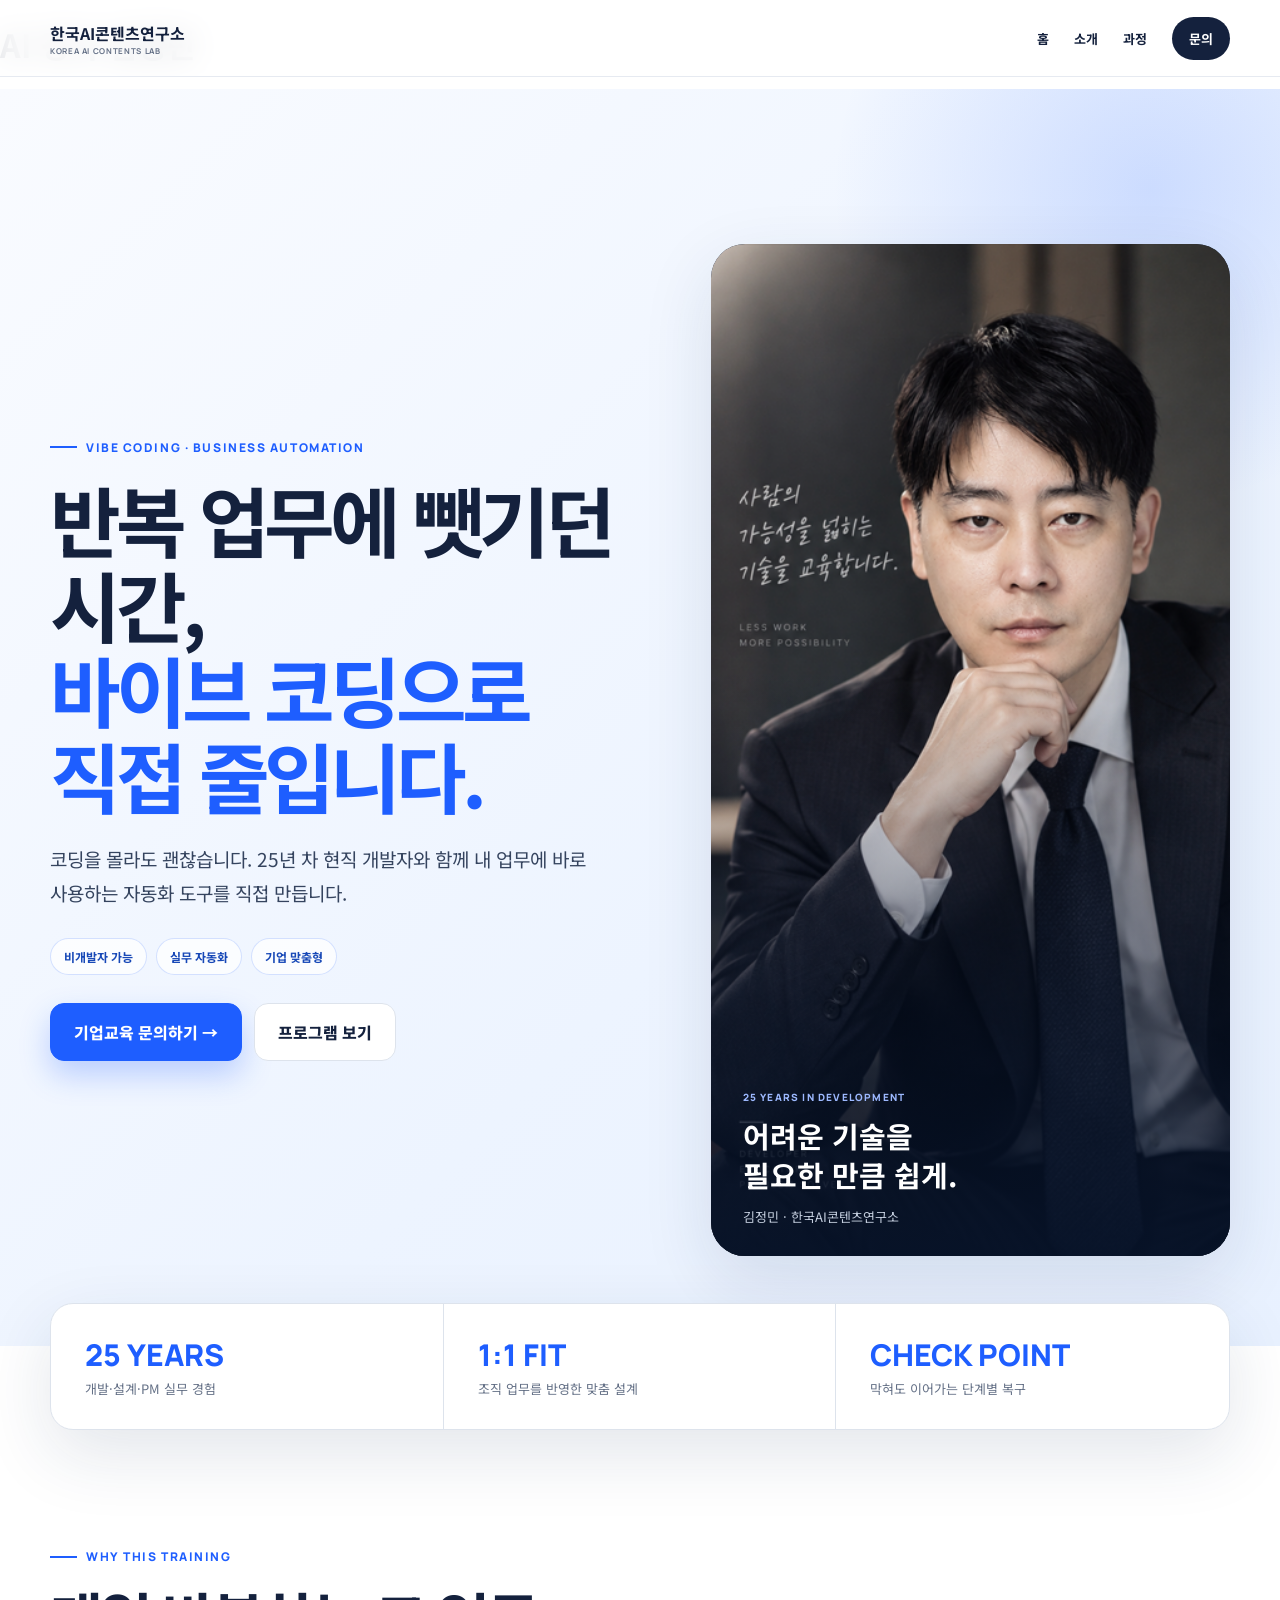
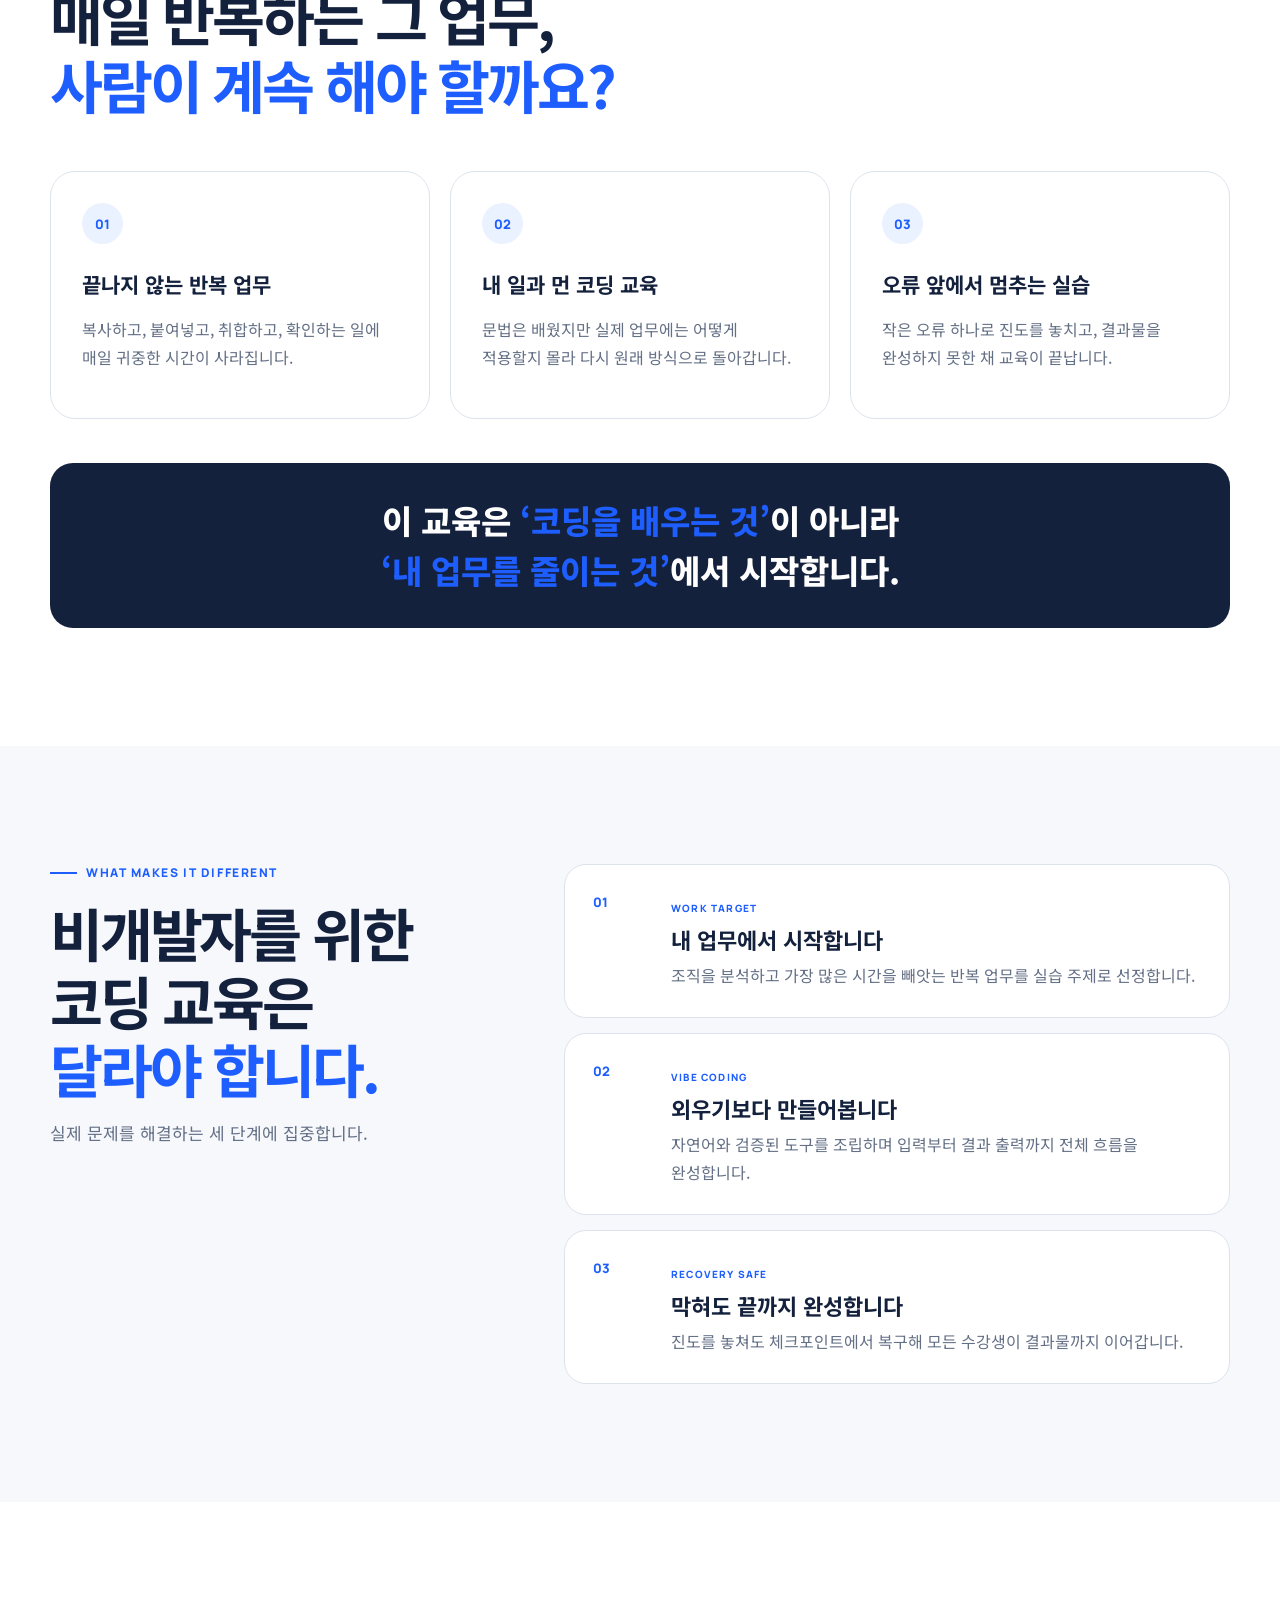
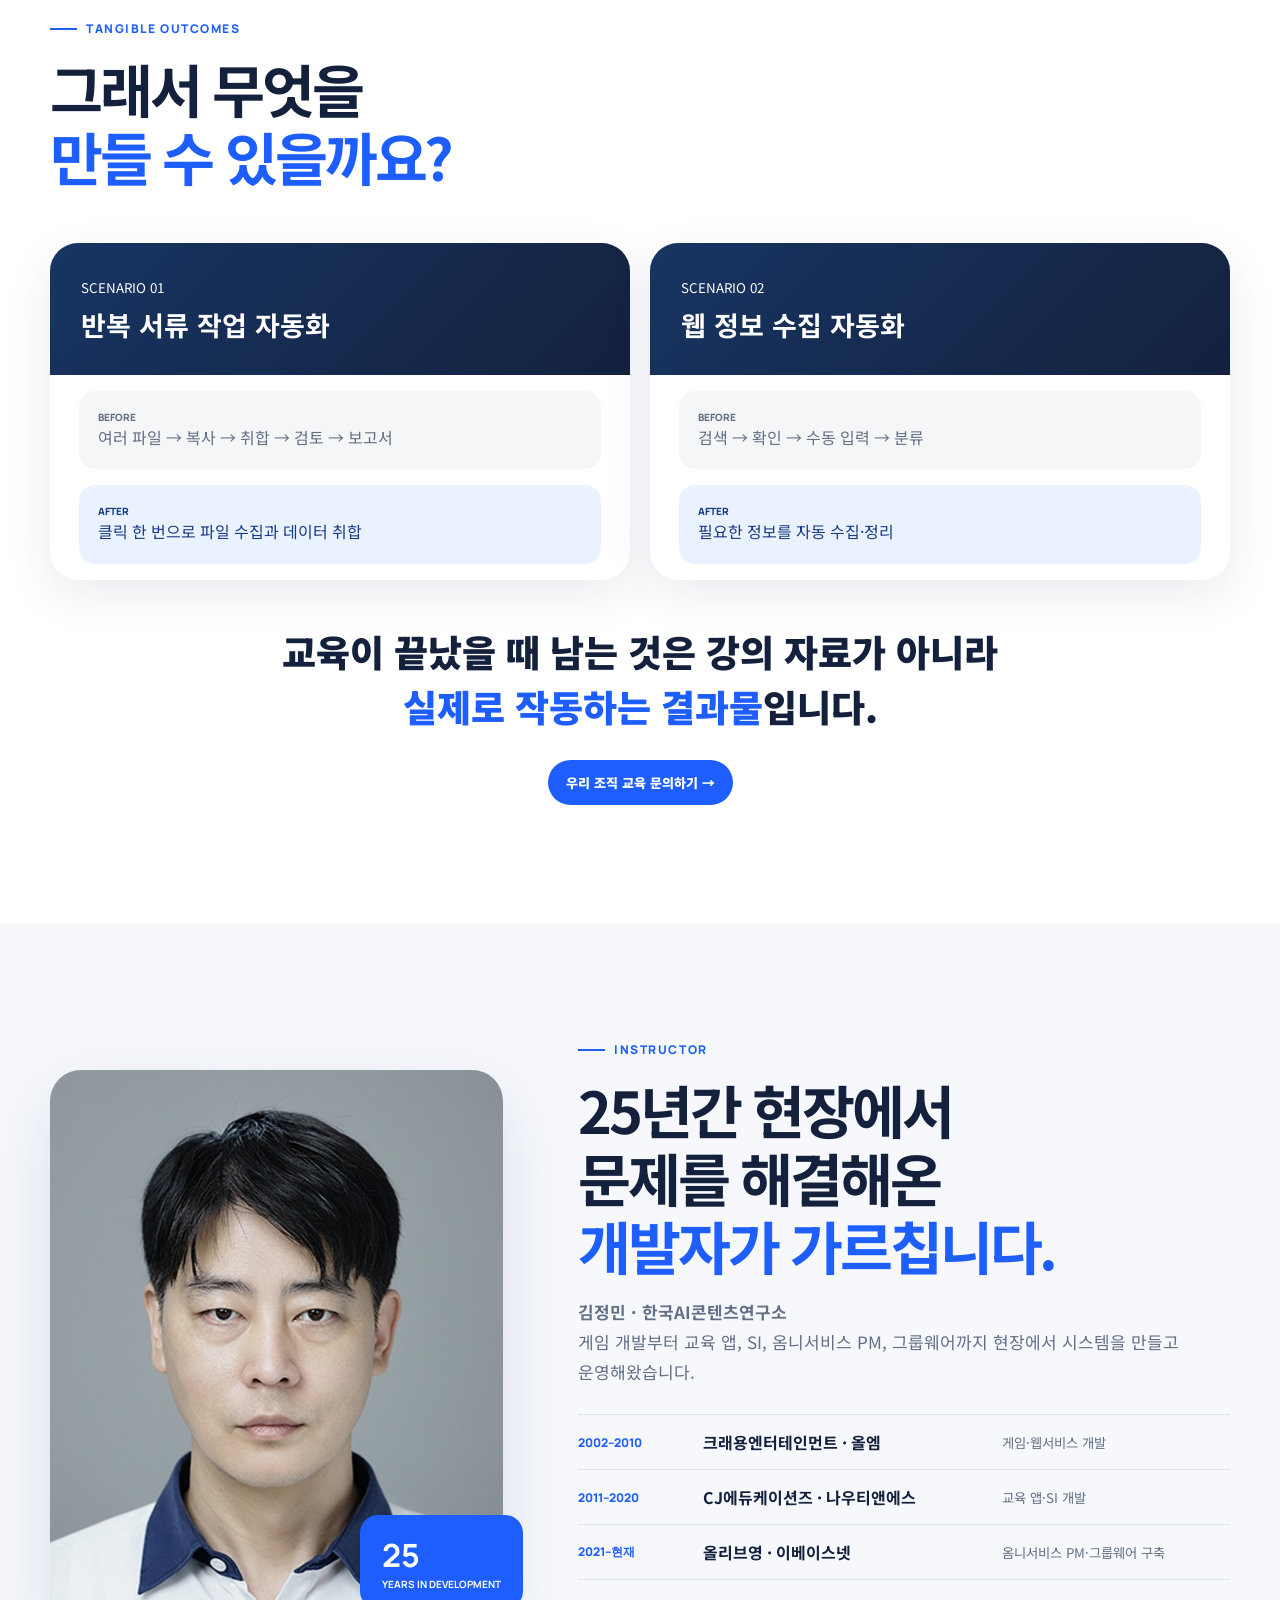
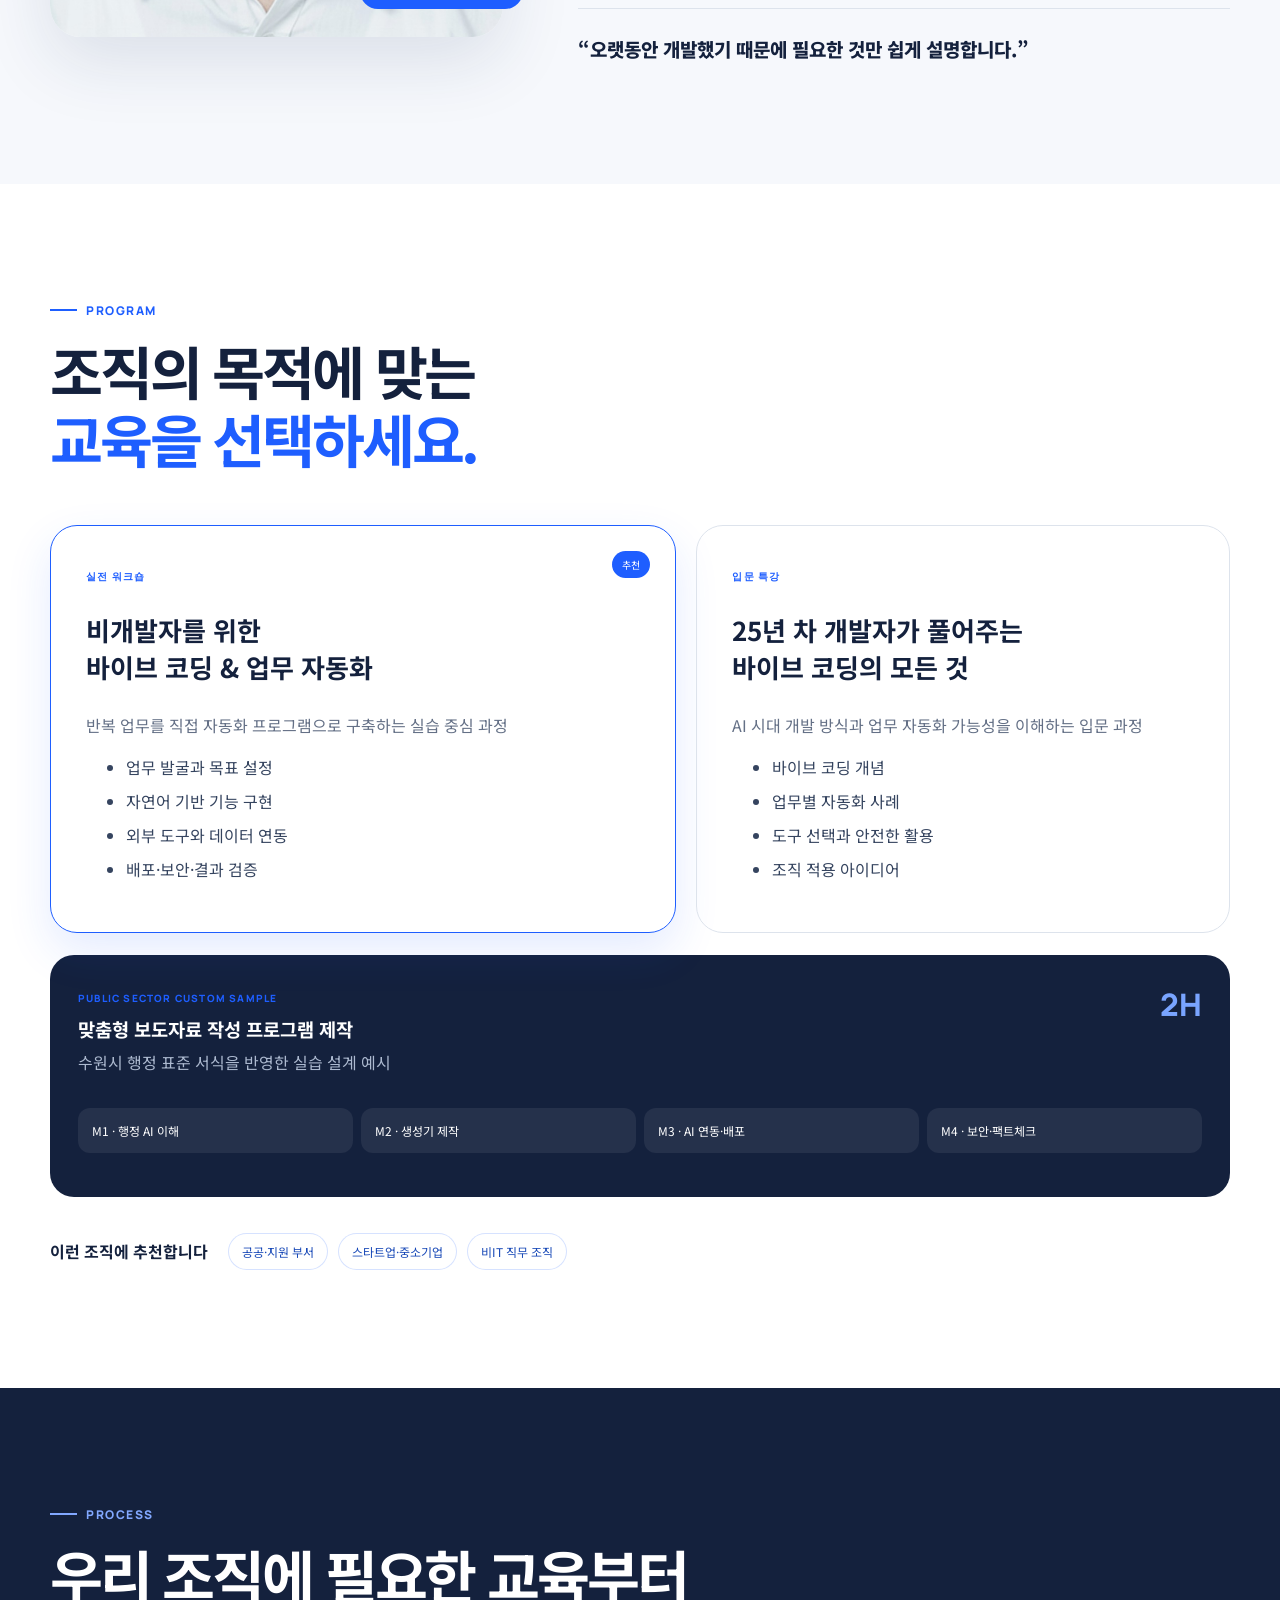
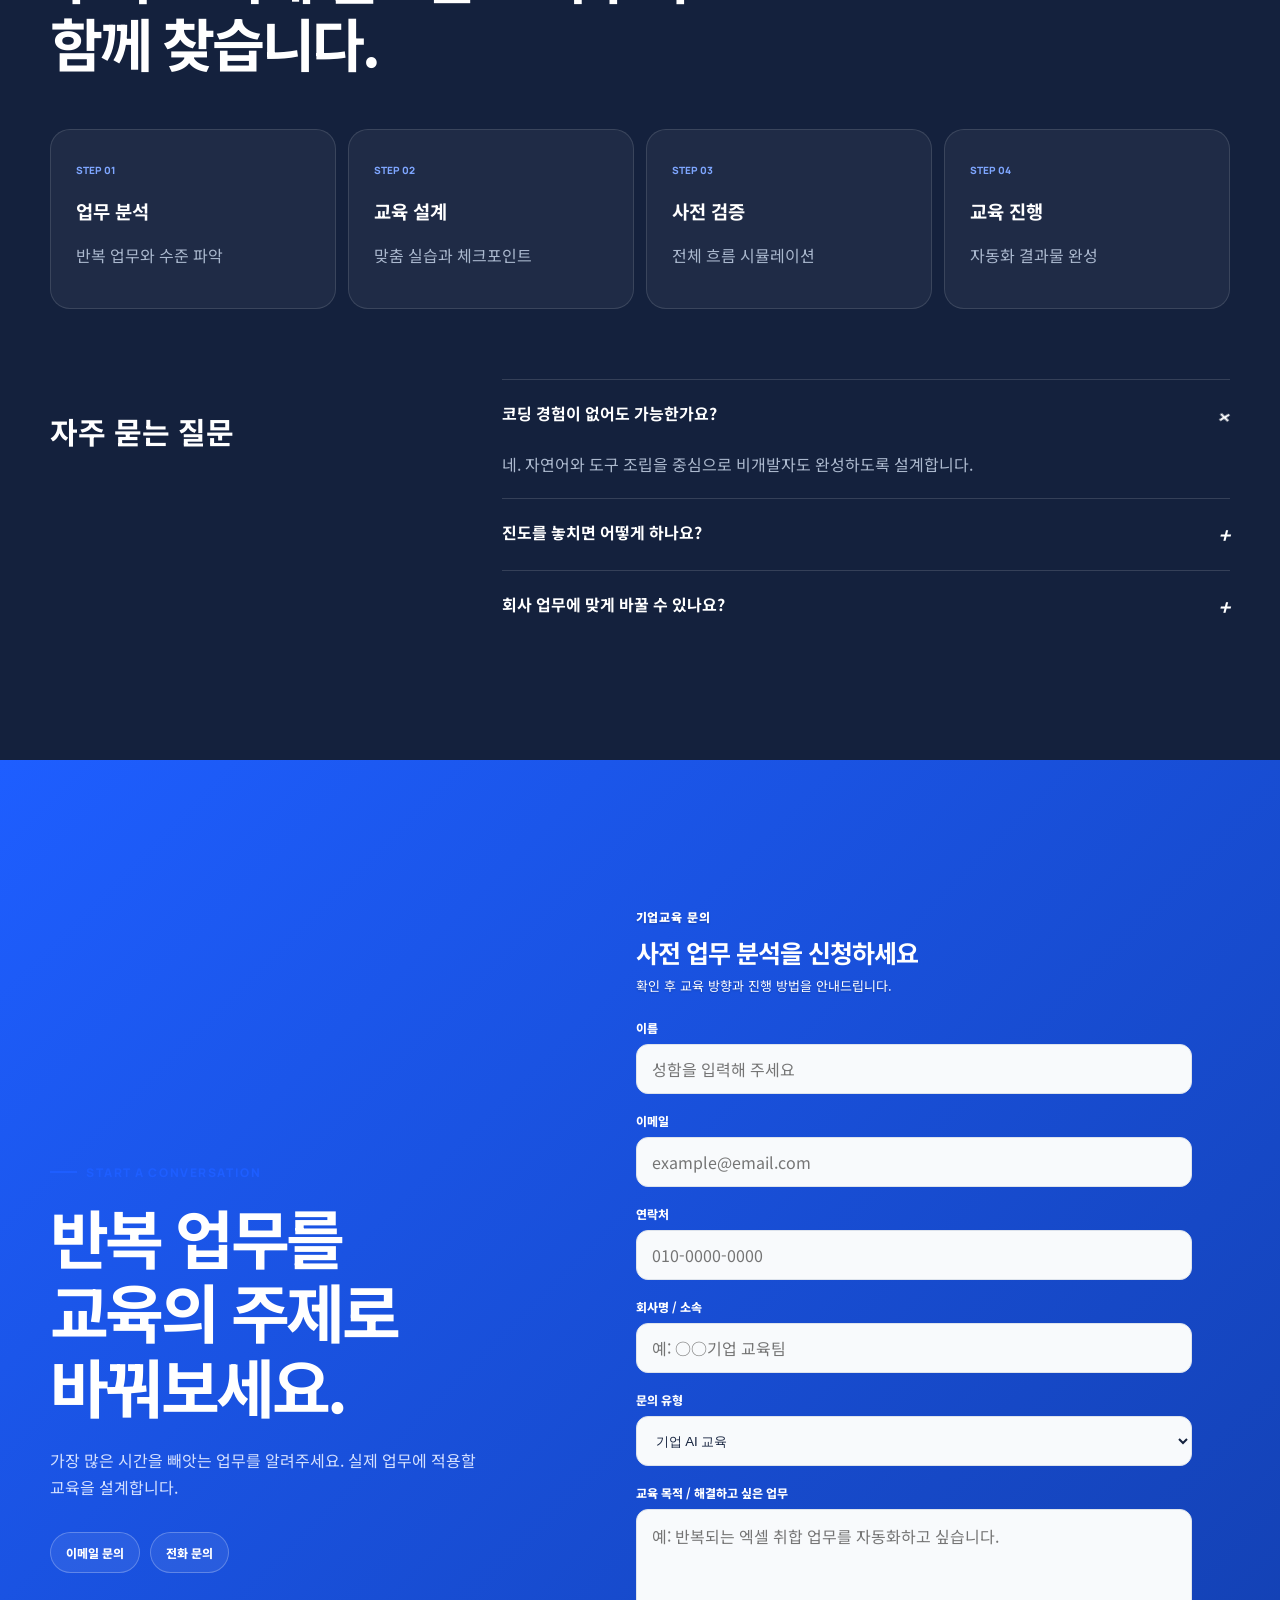
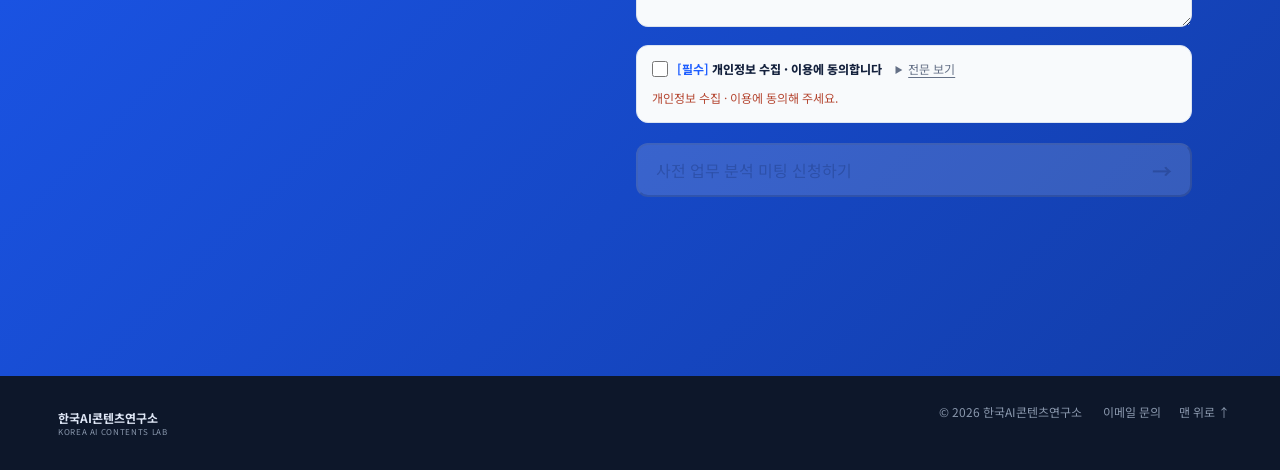
==== commit b81a1818: "타이틀 추가" ====
--- a/index.html
+++ b/index.html
@@ -6,9 +6,9 @@
     <meta name="viewport" content="width=device-width,initial-scale=1">
     <meta name="description" content="반복 업무 자동화 프로그램 제작. 김정민 AI강사의 바이브 코딩, 기업 AI 교육, 업무 자동화 교육을 소개합니다.">
     <meta name="keywords" content="AI 강의, 바이브 코딩, 기업 AI 교육, 업무 자동화">
-    <title>김정민 | AI강사</title>
+    <title>김정민|AI강사-생성형 AI 기업교육</title>
     <link rel="canonical" href="https://my-profil-seven.vercel.app/">
-    <meta property="og:title" content="김정민 | AI강사">
+    <meta property="og:title" content="김정민|AI강사-생성형 AI 기업교육">
     <meta property="og:description" content="반복 업무 자동화 프로그램 제작">
     <meta property="og:url" content="https://my-profil-seven.vercel.app/">
     <meta property="og:image" content="https://my-profil-seven.vercel.app/assets/gangsa_profile.png">
@@ -42,6 +42,7 @@
         </div>
     </header>
     <main id="top">
+        <h1>AI 강사 김정민</h1>
         <section class="hero">
             <div class="wrap hero-grid">
                 <div><i class="eyebrow">VIBE CODING · BUSINESS AUTOMATION</i>
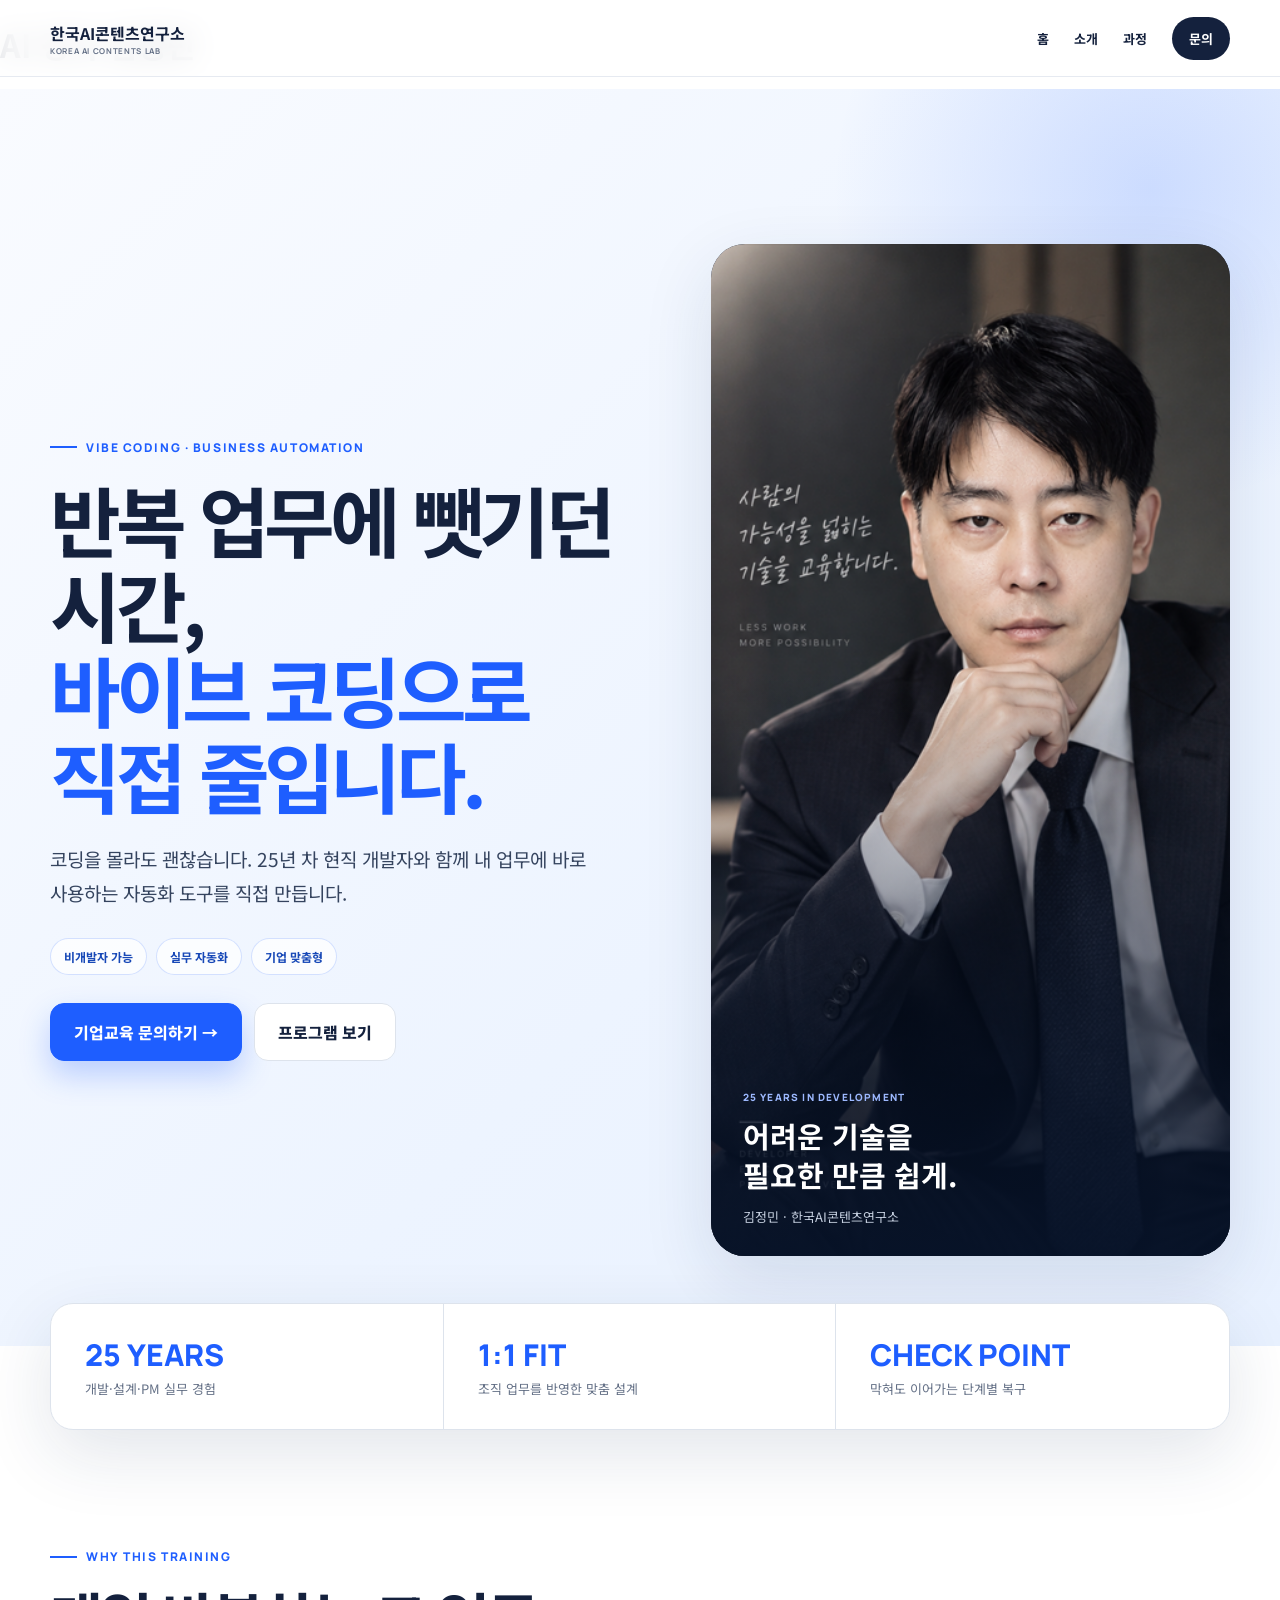
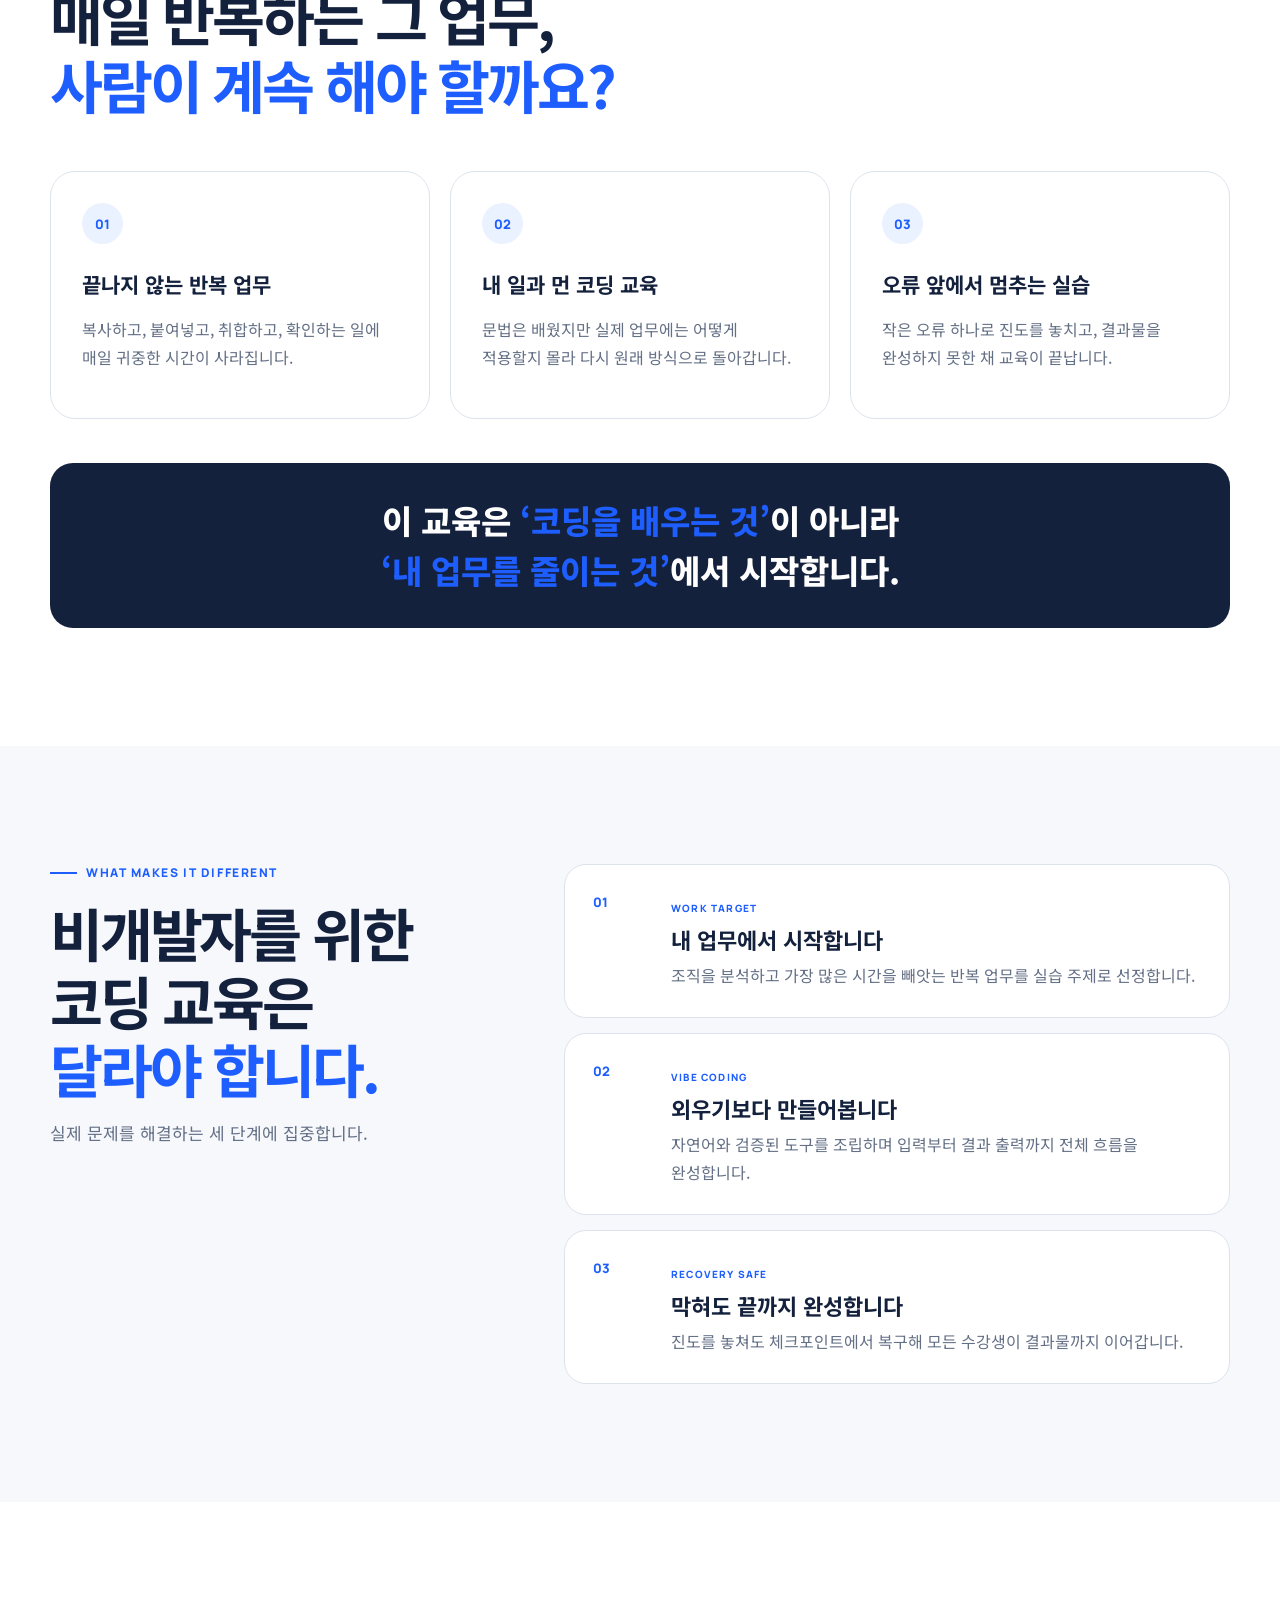
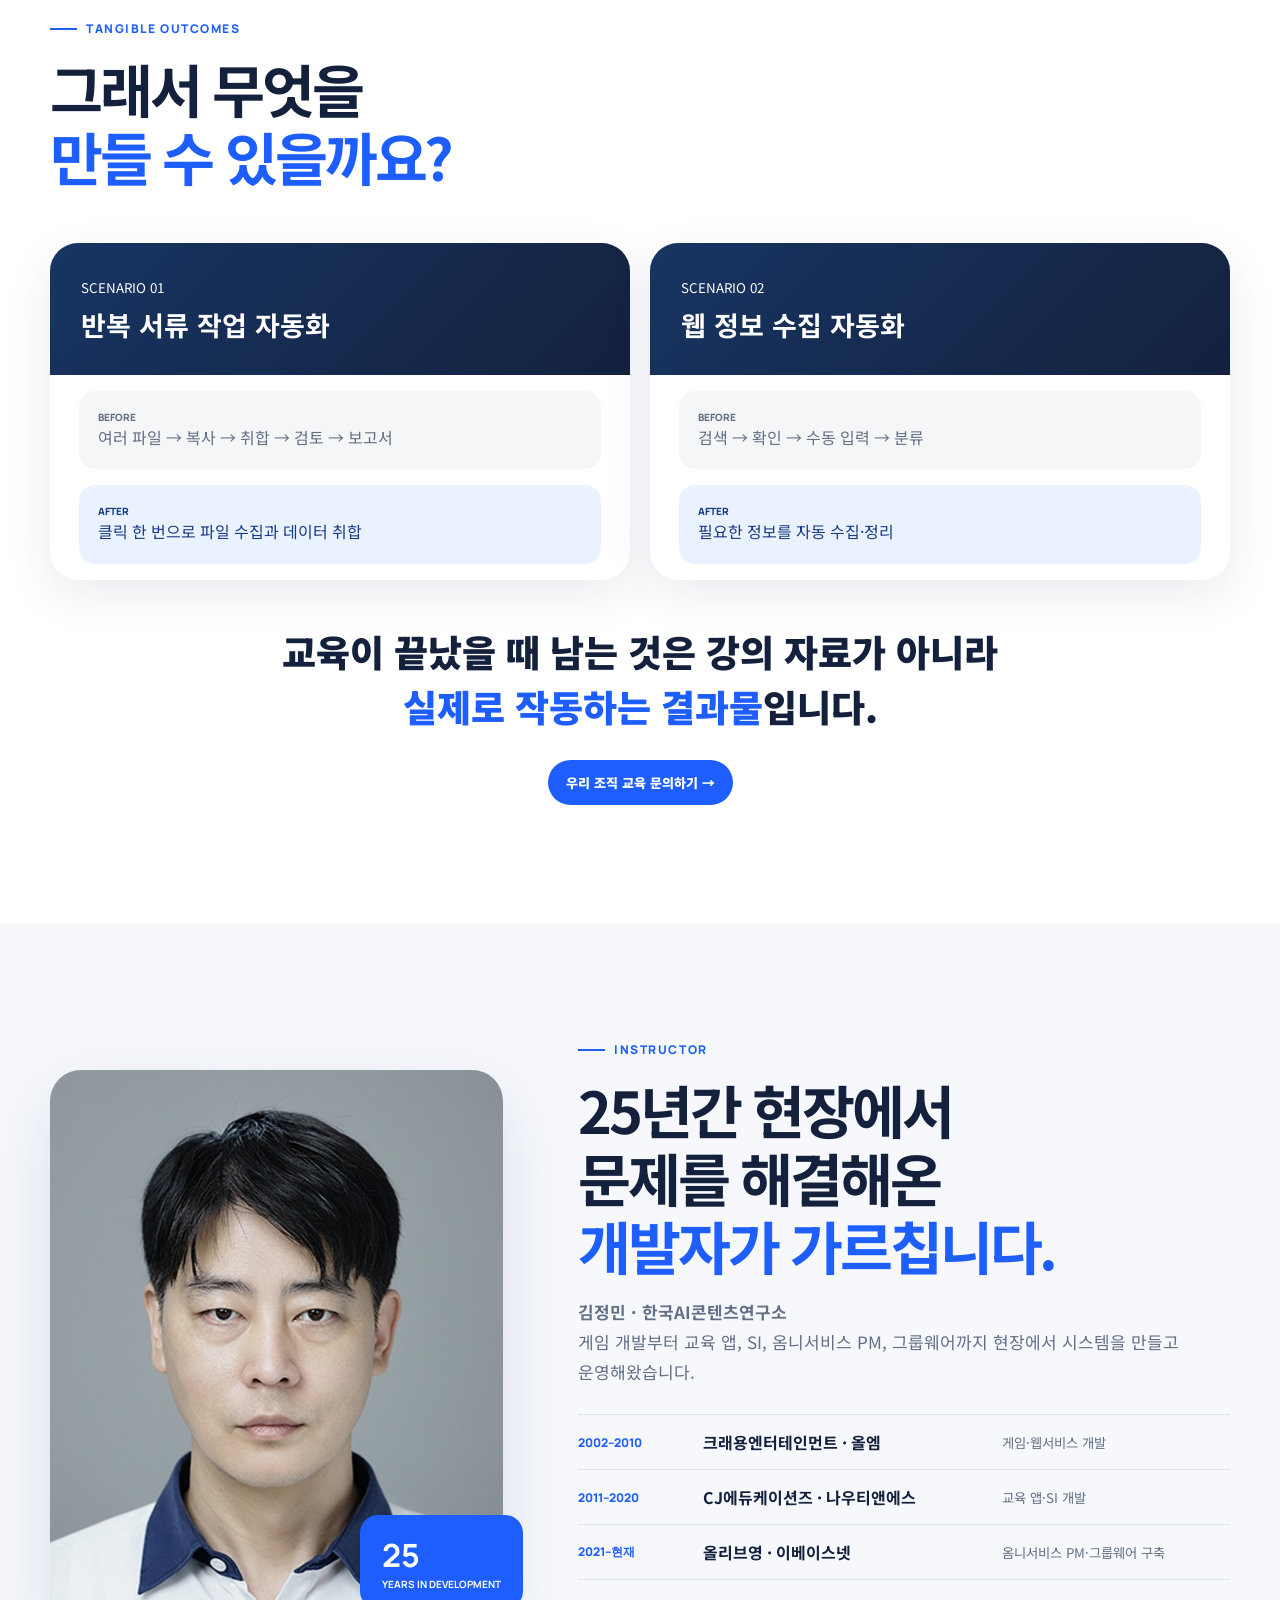
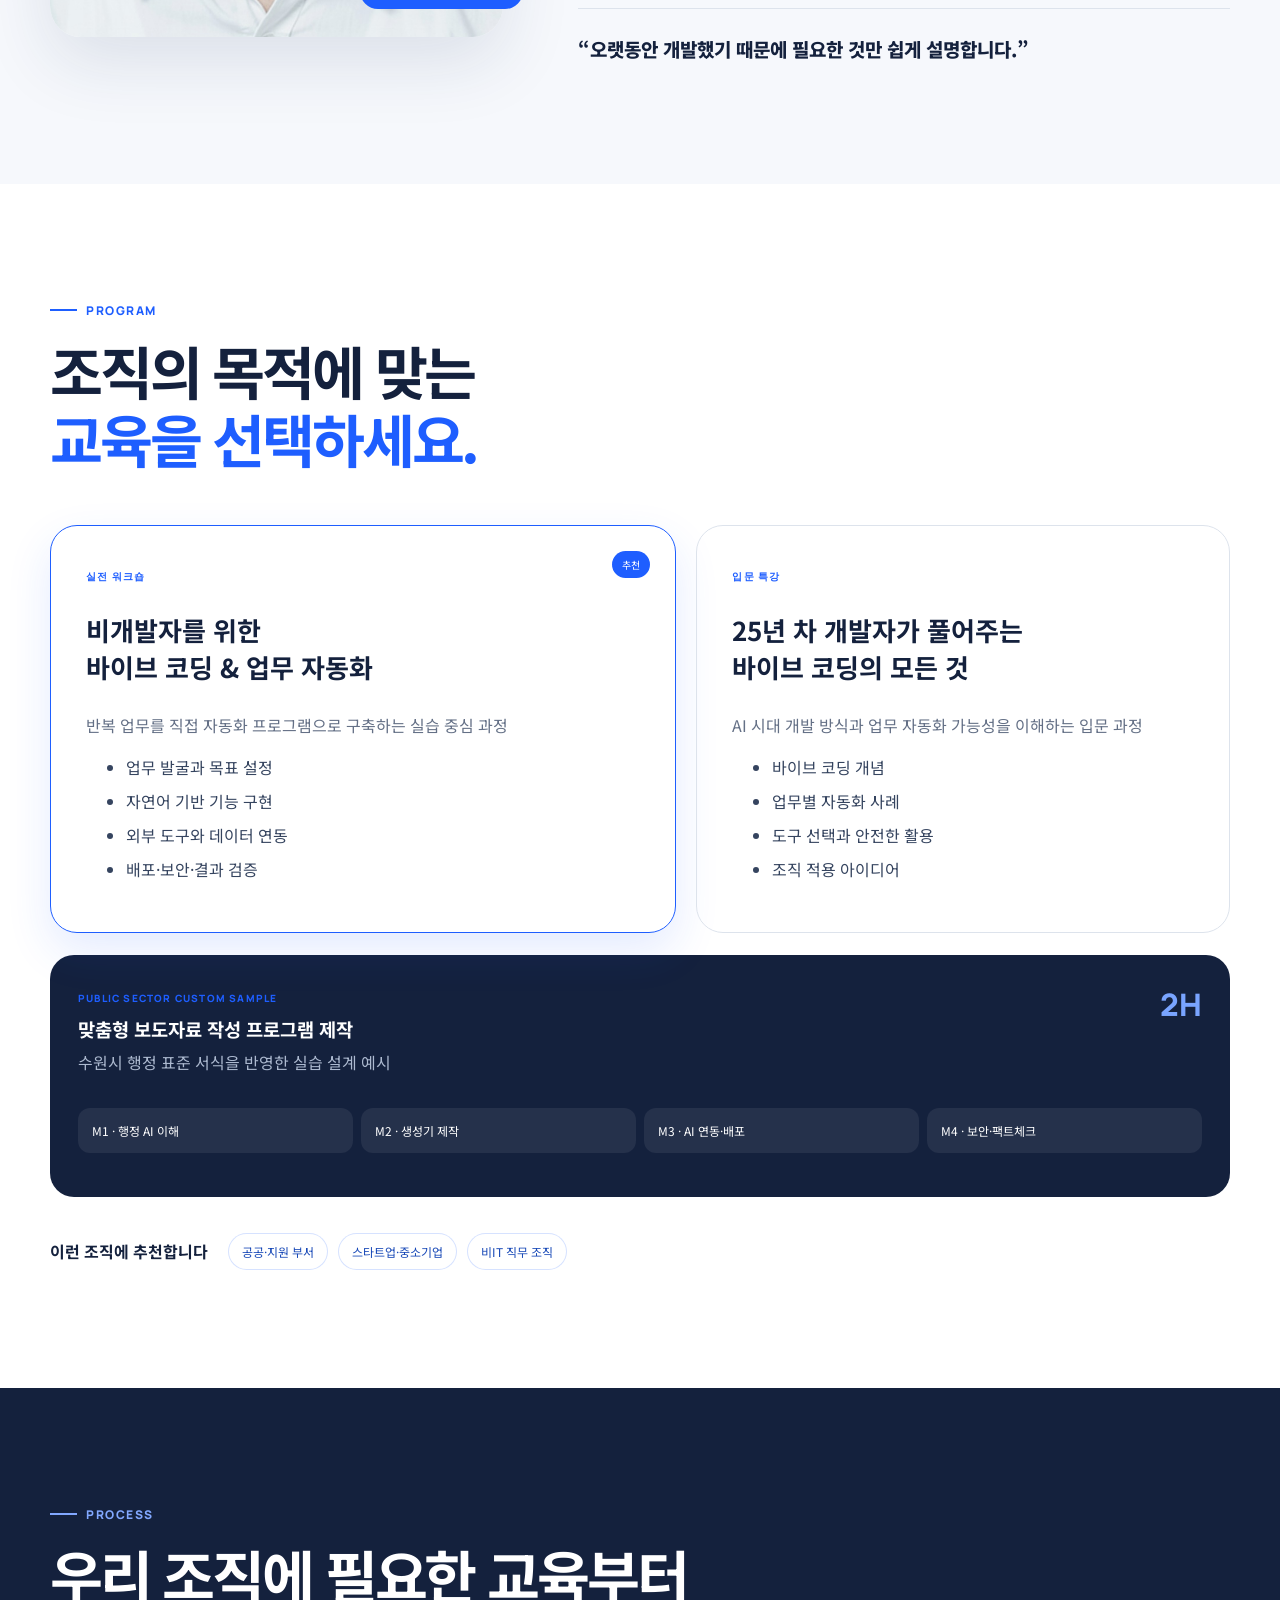
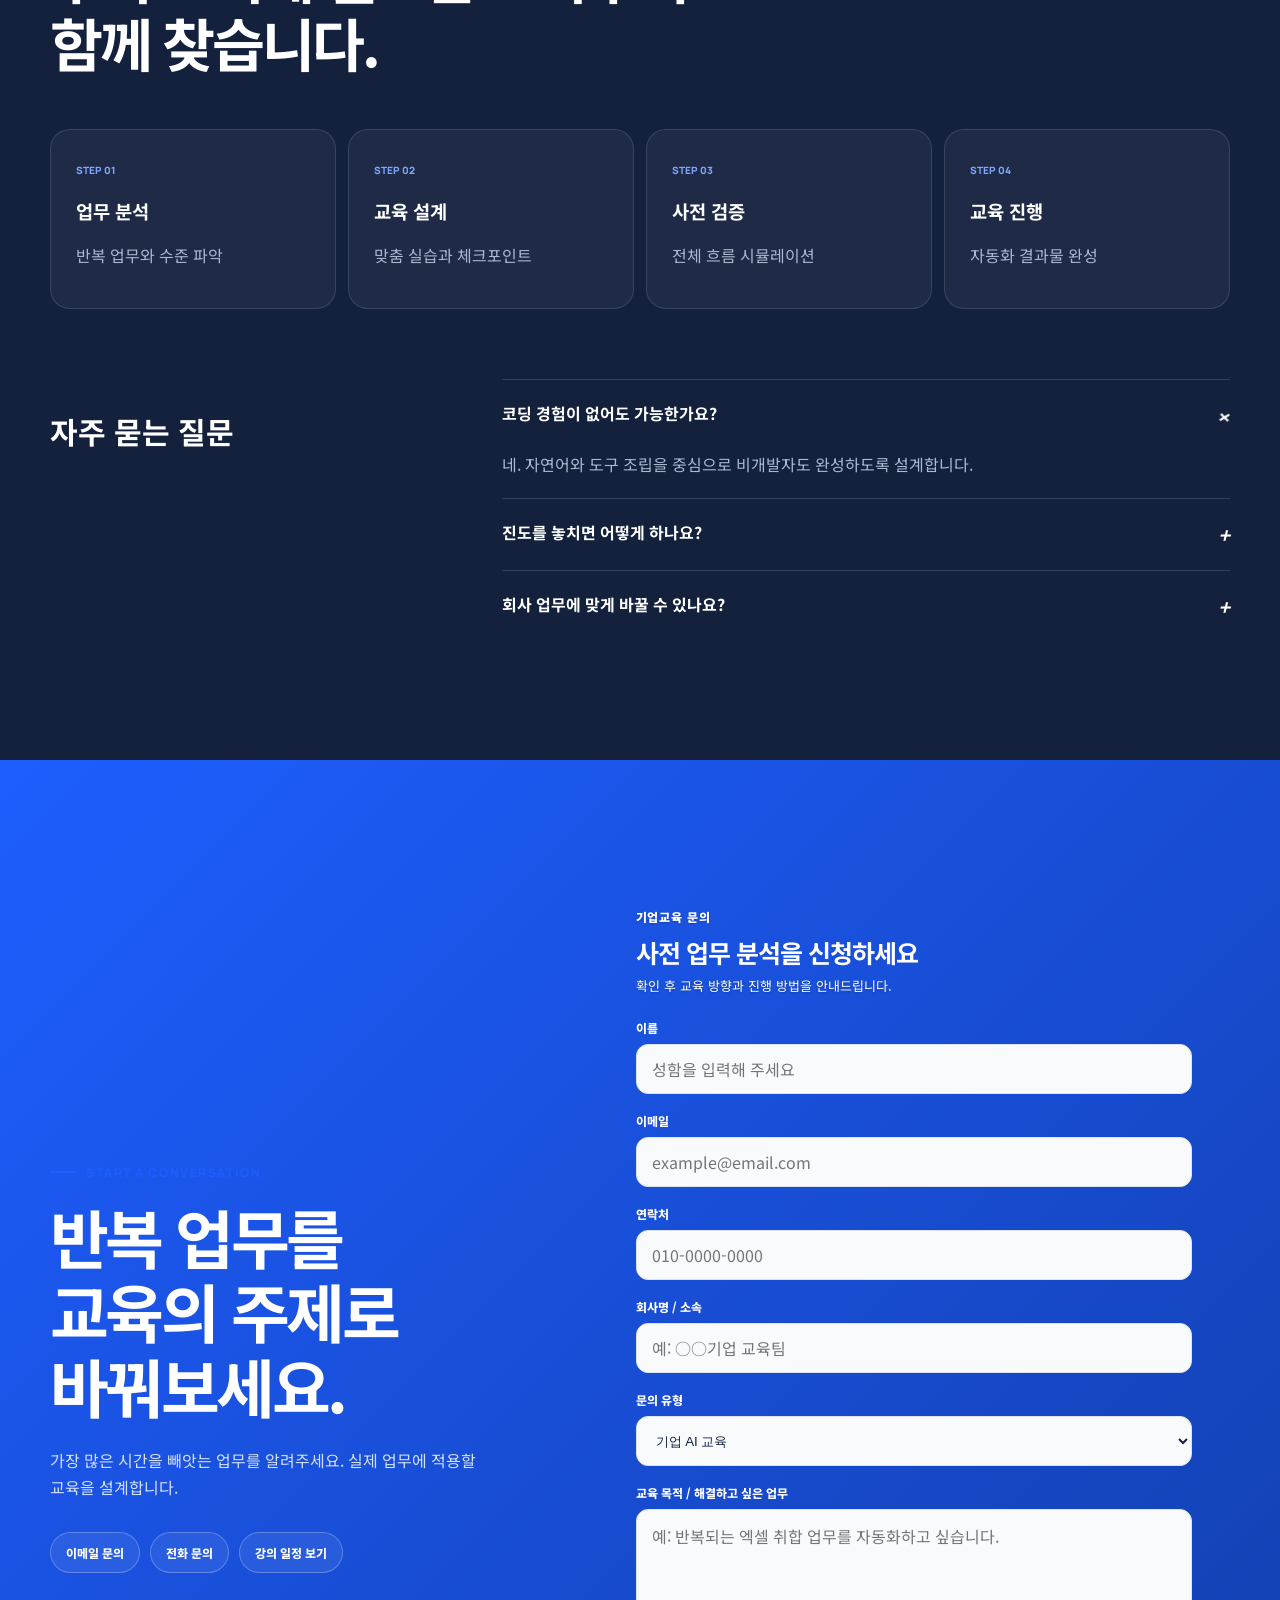
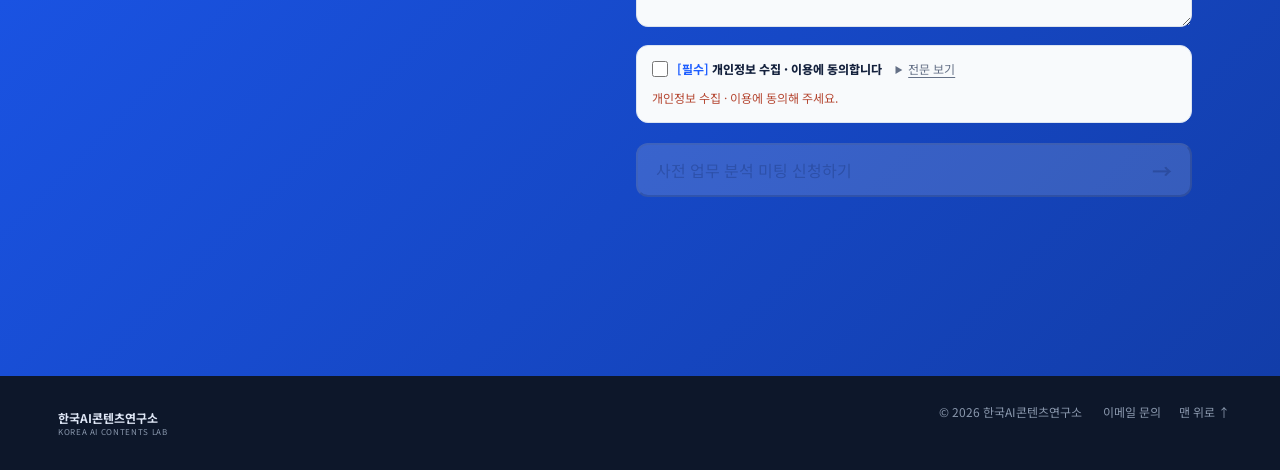
==== commit e6e9cfac: "강의일정 추가, Course 스키마 추가" ====
--- a/index.html
+++ b/index.html
@@ -247,7 +247,8 @@
                     <h2>반복 업무를<br>교육의 주제로<br>바꿔보세요.</h2>
                     <p>가장 많은 시간을 빼앗는 업무를 알려주세요. 실제 업무에 적용할 교육을 설계합니다.</p>
                     <div class="contact-links"><a href="mailto:Kjm3981ai@gmail.com">이메일 문의</a><a
-                            href="tel:01024883981">전화 문의</a></div>
+                            href="tel:01024883981">전화 문의</a><button class="schedule-open" type="button"
+                            data-schedule-open>강의 일정 보기</button></div>
                 </div>
                 <form id="inquiry" class="inquiry-form" novalidate>
                     <header><span>기업교육 문의</span>
@@ -299,7 +300,16 @@
                 </form>
             </div>
         </section>
-    </main>
+        <div class="schedule-modal" data-schedule-modal hidden>
+            <div class="schedule-dialog" role="dialog" aria-modal="true" aria-labelledby="schedule-title">
+                <button class="schedule-close" type="button" data-schedule-close aria-label="강의 일정 닫기">×</button>
+                <i class="eyebrow">LECTURE SCHEDULE</i>
+                <h3 id="schedule-title">강의 일정</h3>
+                <ul>
+                    <li><time datetime="2026-09-19">09.19</time><span>오프라인 강의 - "MCP와 A2A"</span></li>
+                </ul>
+            </div>
+        </div>    </main>
     <footer>
         <div class="wrap"><a class="footer-lab" href="https://hanconyeon.com/" target="_blank" rel="noopener"><img
                     src="https://ai-homepage-prompt.vercel.app/logo.png" alt="한국AI콘텐츠연구소"
--- a/form-fix.css
+++ b/form-fix.css
@@ -23,3 +23,18 @@
 .contact .inquiry-form .privacy-check span{display:inline!important;width:auto!important;color:var(--ink)!important;line-height:1.45!important}
 .contact .inquiry-form .privacy-box details{flex:0 0 auto!important;margin:0!important}
 .contact .inquiry-form .privacy-box .consent-guide{flex:0 0 100%!important}
+
+.contact-links button{display:inline-flex;align-items:center;justify-content:center;padding:11px 15px;border:1px solid #ffffff40;border-radius:999px;background:#ffffff12;color:white;font:inherit;font-size:12px;font-weight:800;cursor:pointer}
+.contact-links button:hover{background:#ffffff20}
+.modal-open{overflow:hidden}
+.schedule-modal[hidden]{display:none!important}
+.schedule-modal{position:fixed;inset:0;z-index:1000;display:grid;place-items:center;padding:24px;background:rgba(6,17,42,.62);backdrop-filter:blur(8px)}
+.schedule-dialog{position:relative;width:min(420px,100%);padding:32px;border:1px solid #dbe4f2;border-radius:24px;background:white;color:var(--ink);box-shadow:0 25px 80px rgba(6,17,42,.32)}
+.schedule-dialog h3{margin:8px 0 20px;font-size:28px;letter-spacing:-.03em}
+.schedule-dialog ul{display:grid;gap:10px;margin:0;padding:0;list-style:none}
+.schedule-dialog li{display:grid;grid-template-columns:68px 1fr;gap:12px;align-items:start;padding:15px;border-radius:15px;background:#f3f6fb}
+.schedule-dialog time{color:var(--blue);font:800 17px Manrope}
+.schedule-dialog span{font-weight:800;line-height:1.55}
+.schedule-close{position:absolute;right:18px;top:16px;width:34px;height:34px;border:0;border-radius:50%;background:#eef3fb;color:var(--ink);font-size:22px;line-height:1;cursor:pointer}
+.schedule-close:hover{background:#dfe9f8}
+@media(max-width:620px){.schedule-dialog{padding:26px 20px}.schedule-dialog li{grid-template-columns:1fr;gap:4px}}
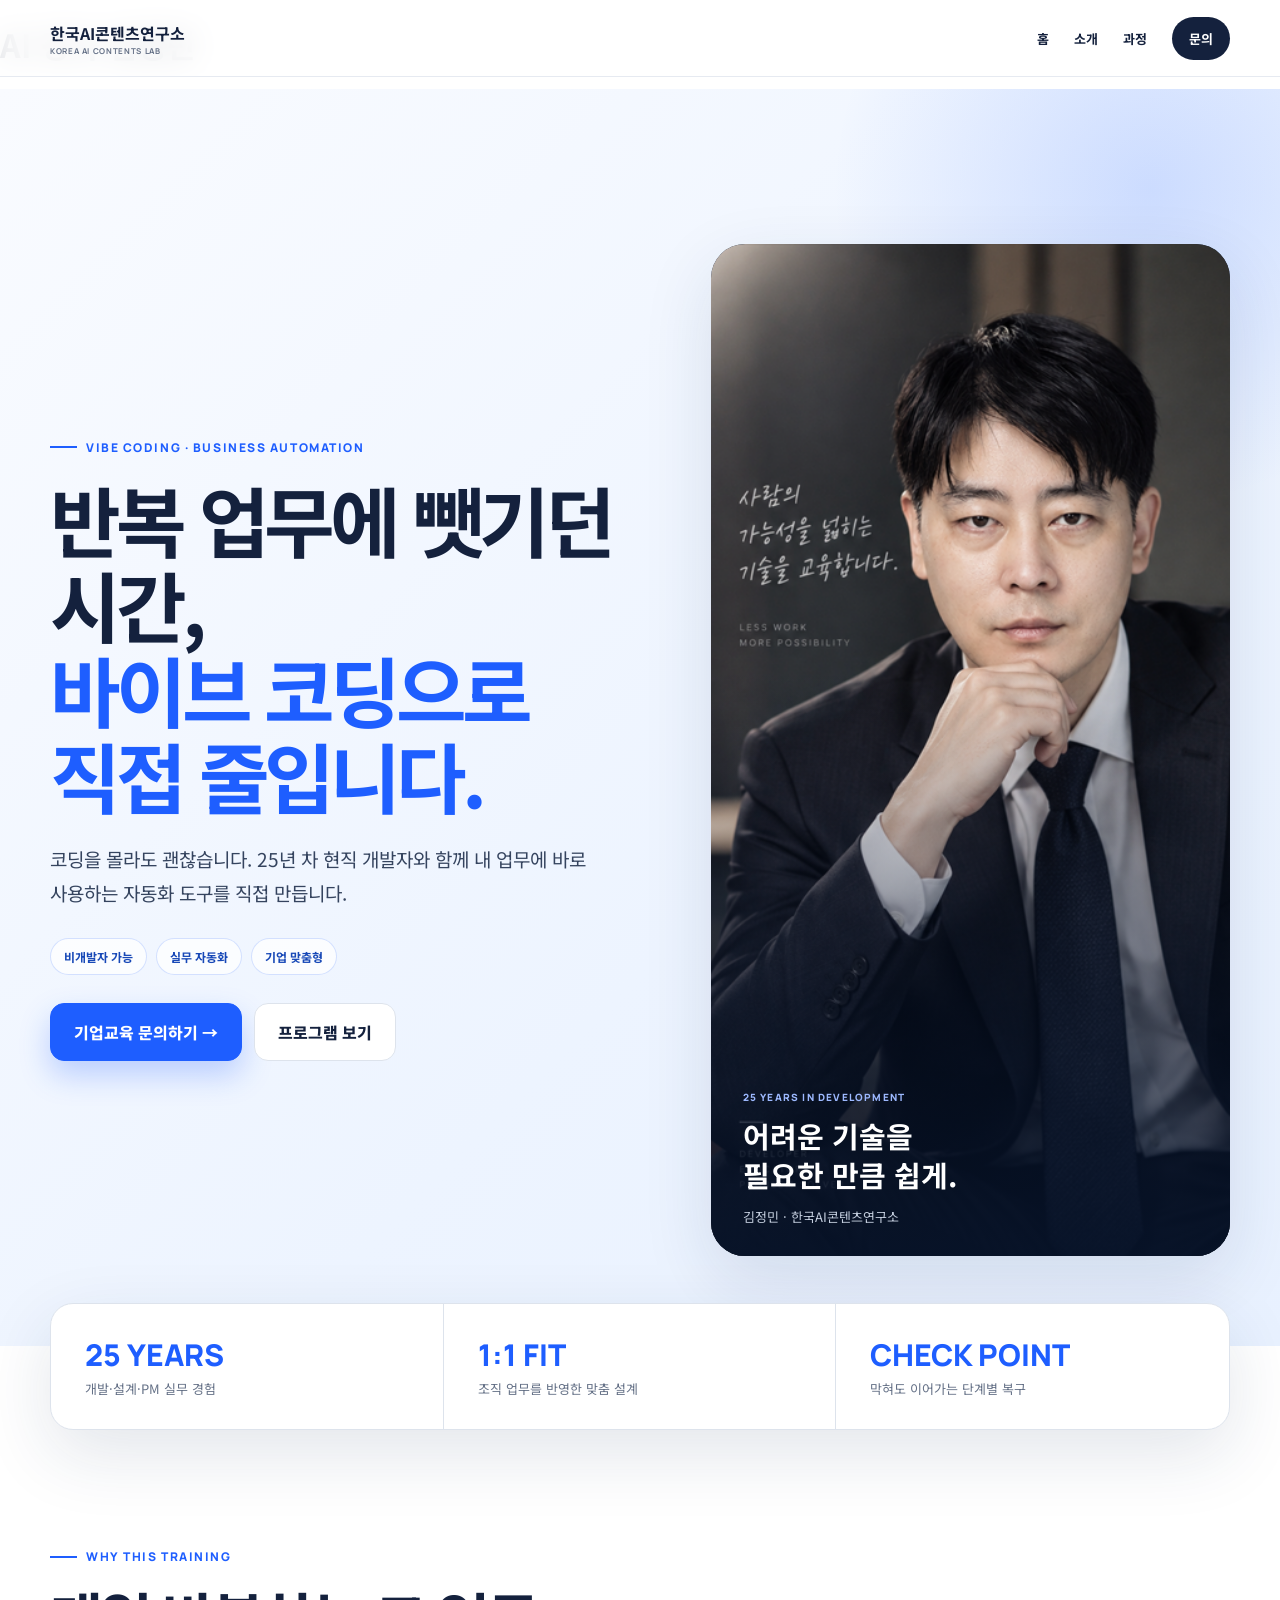
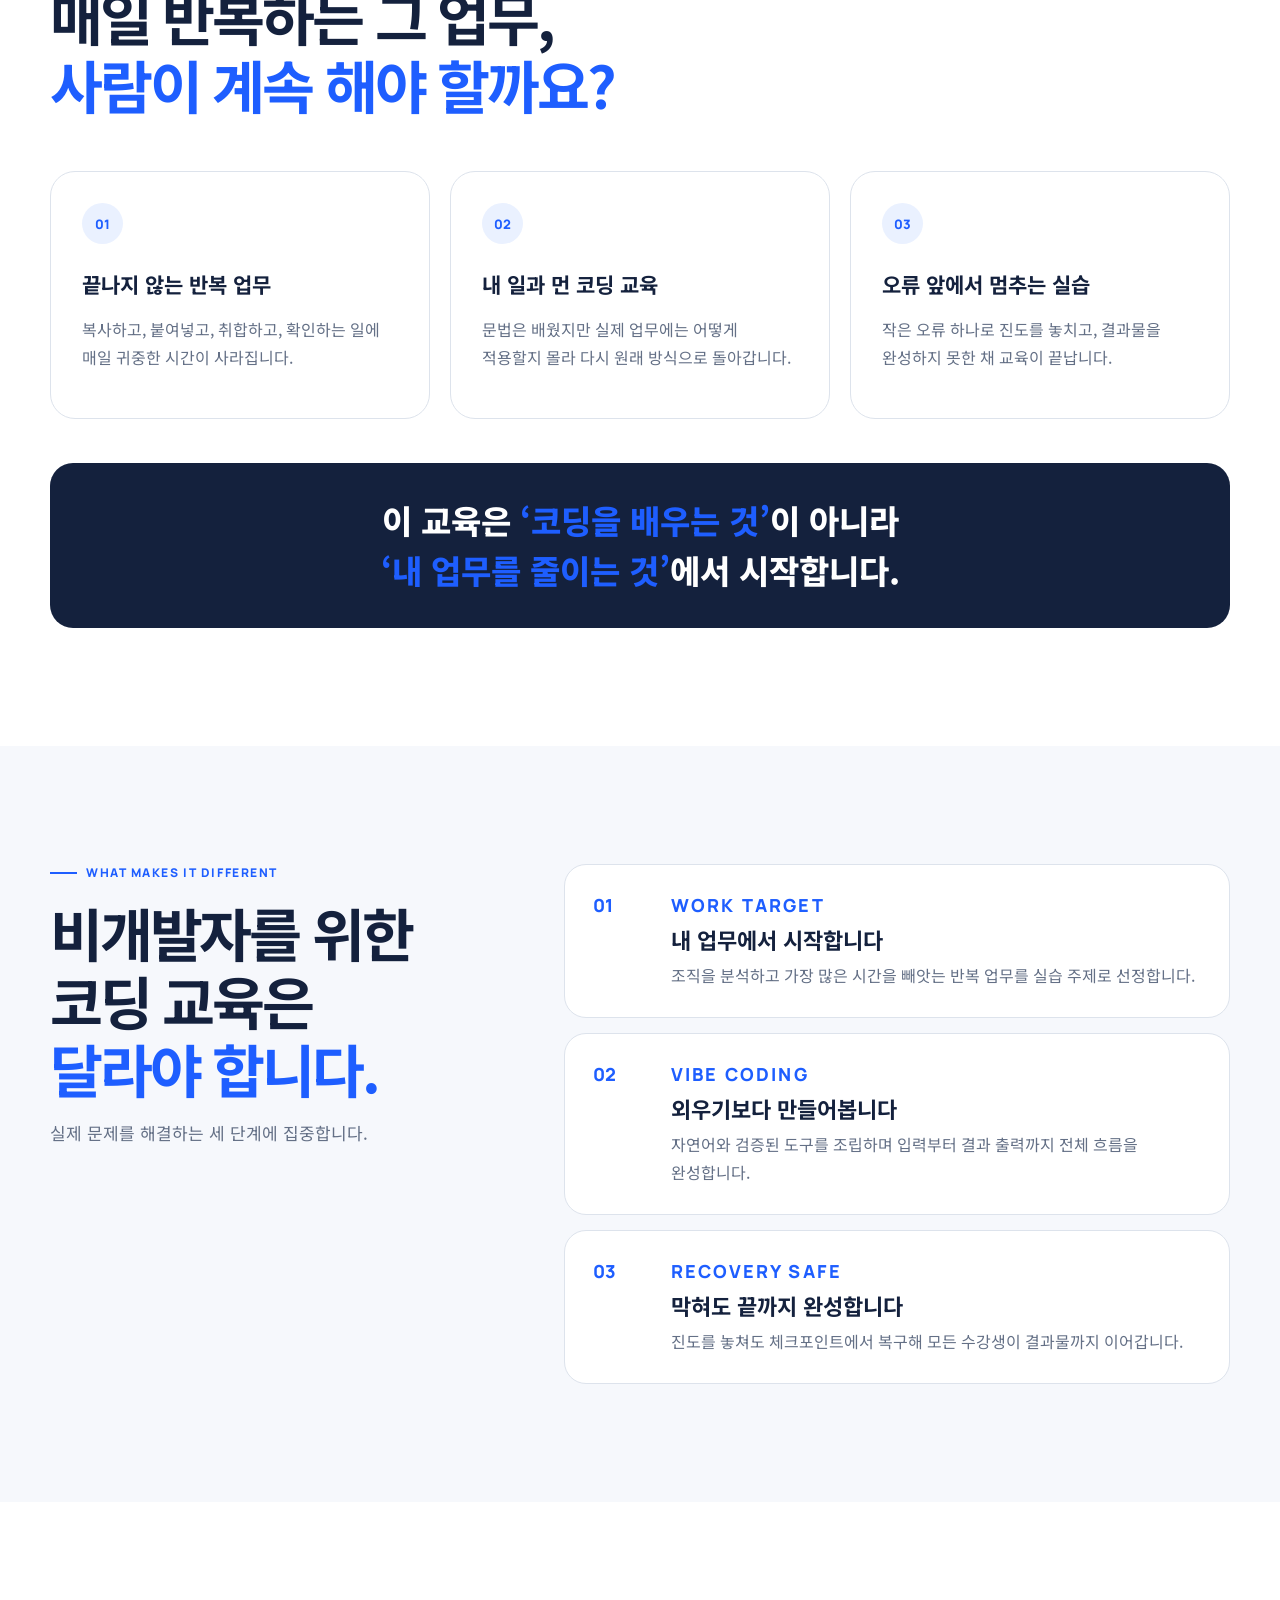
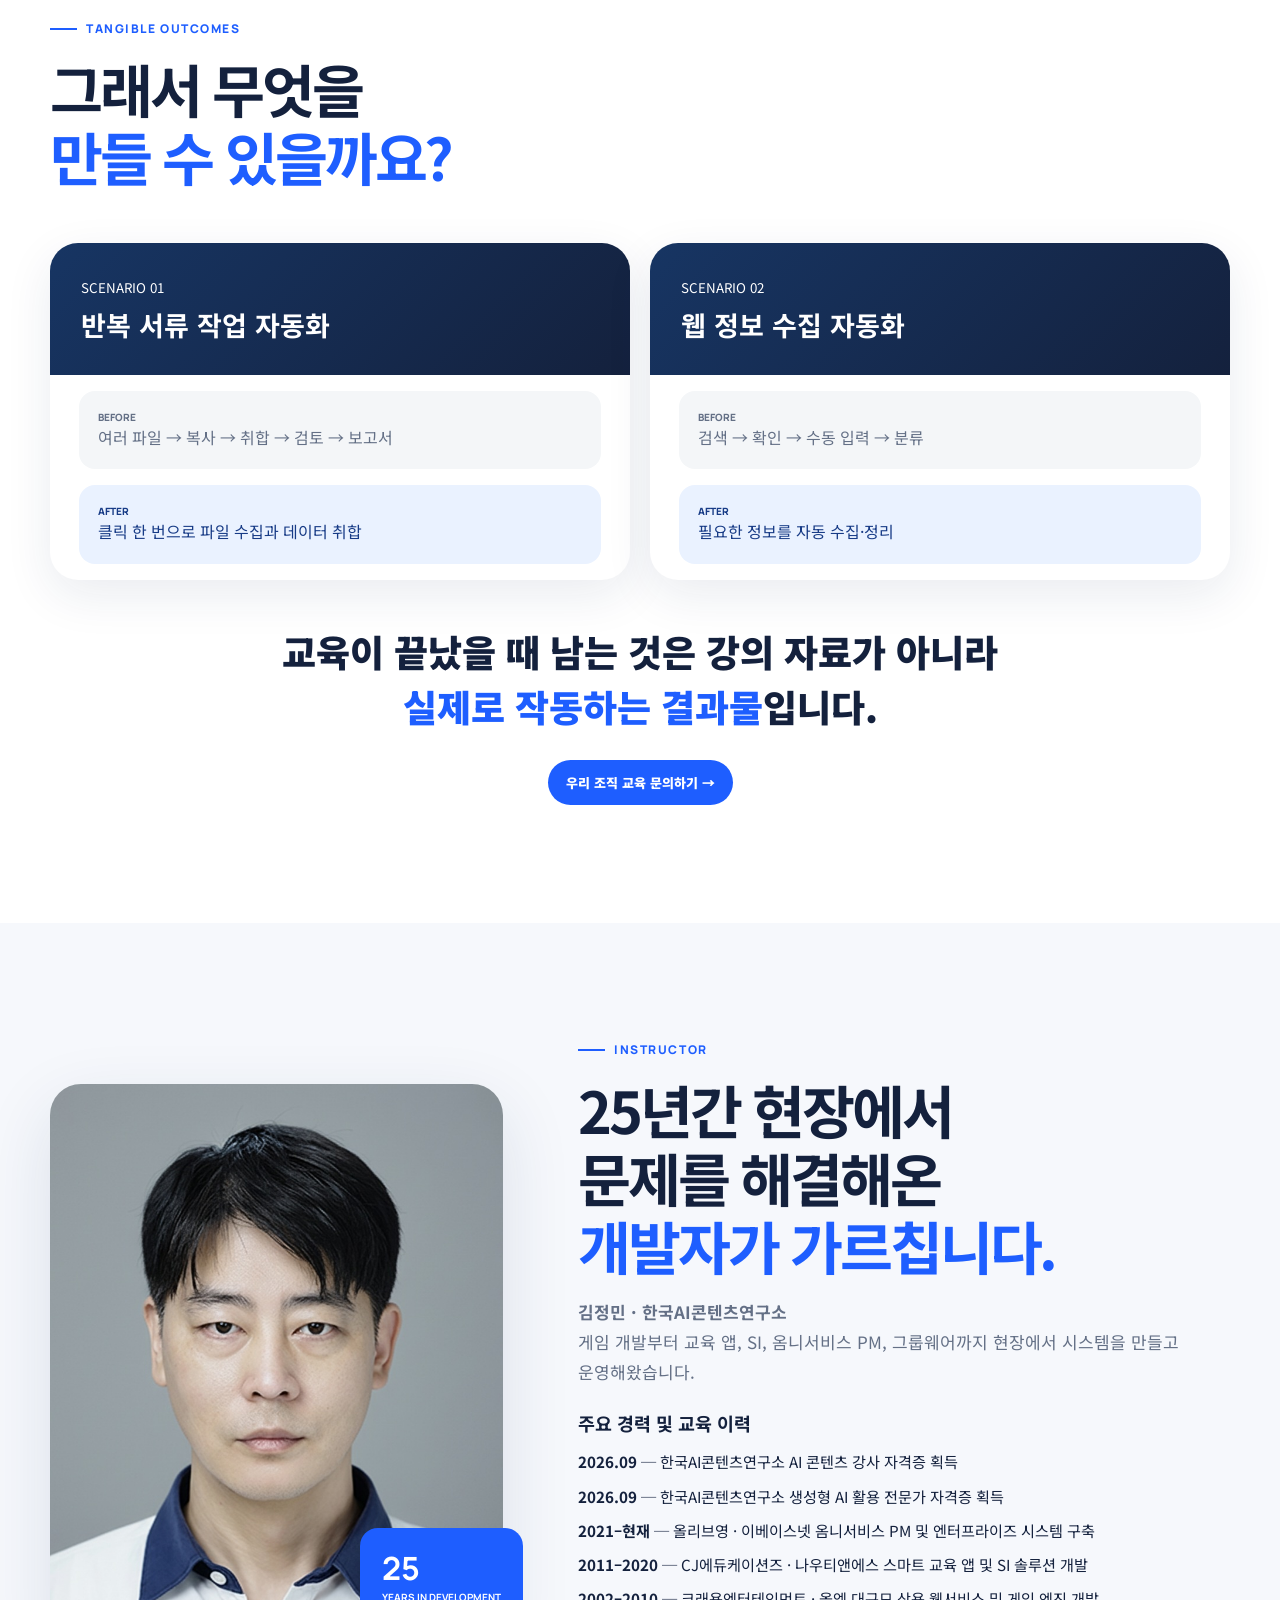
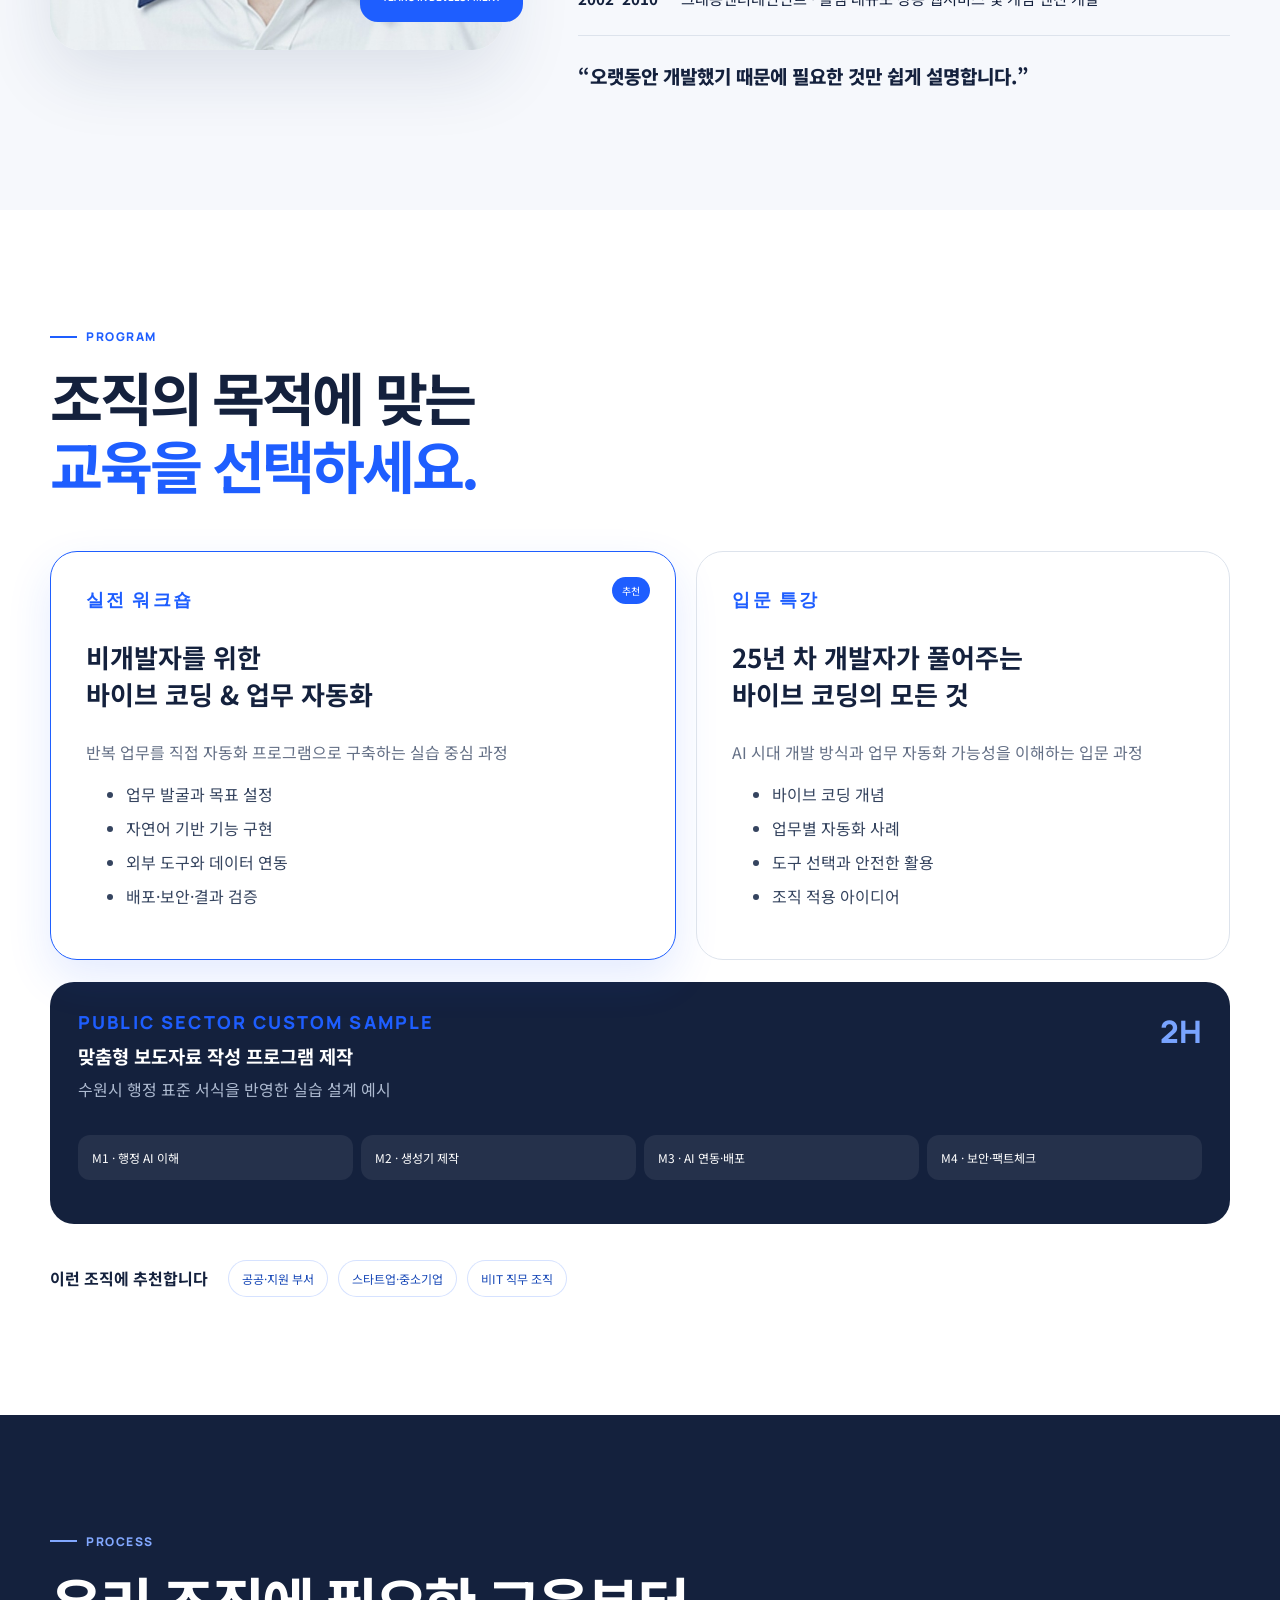
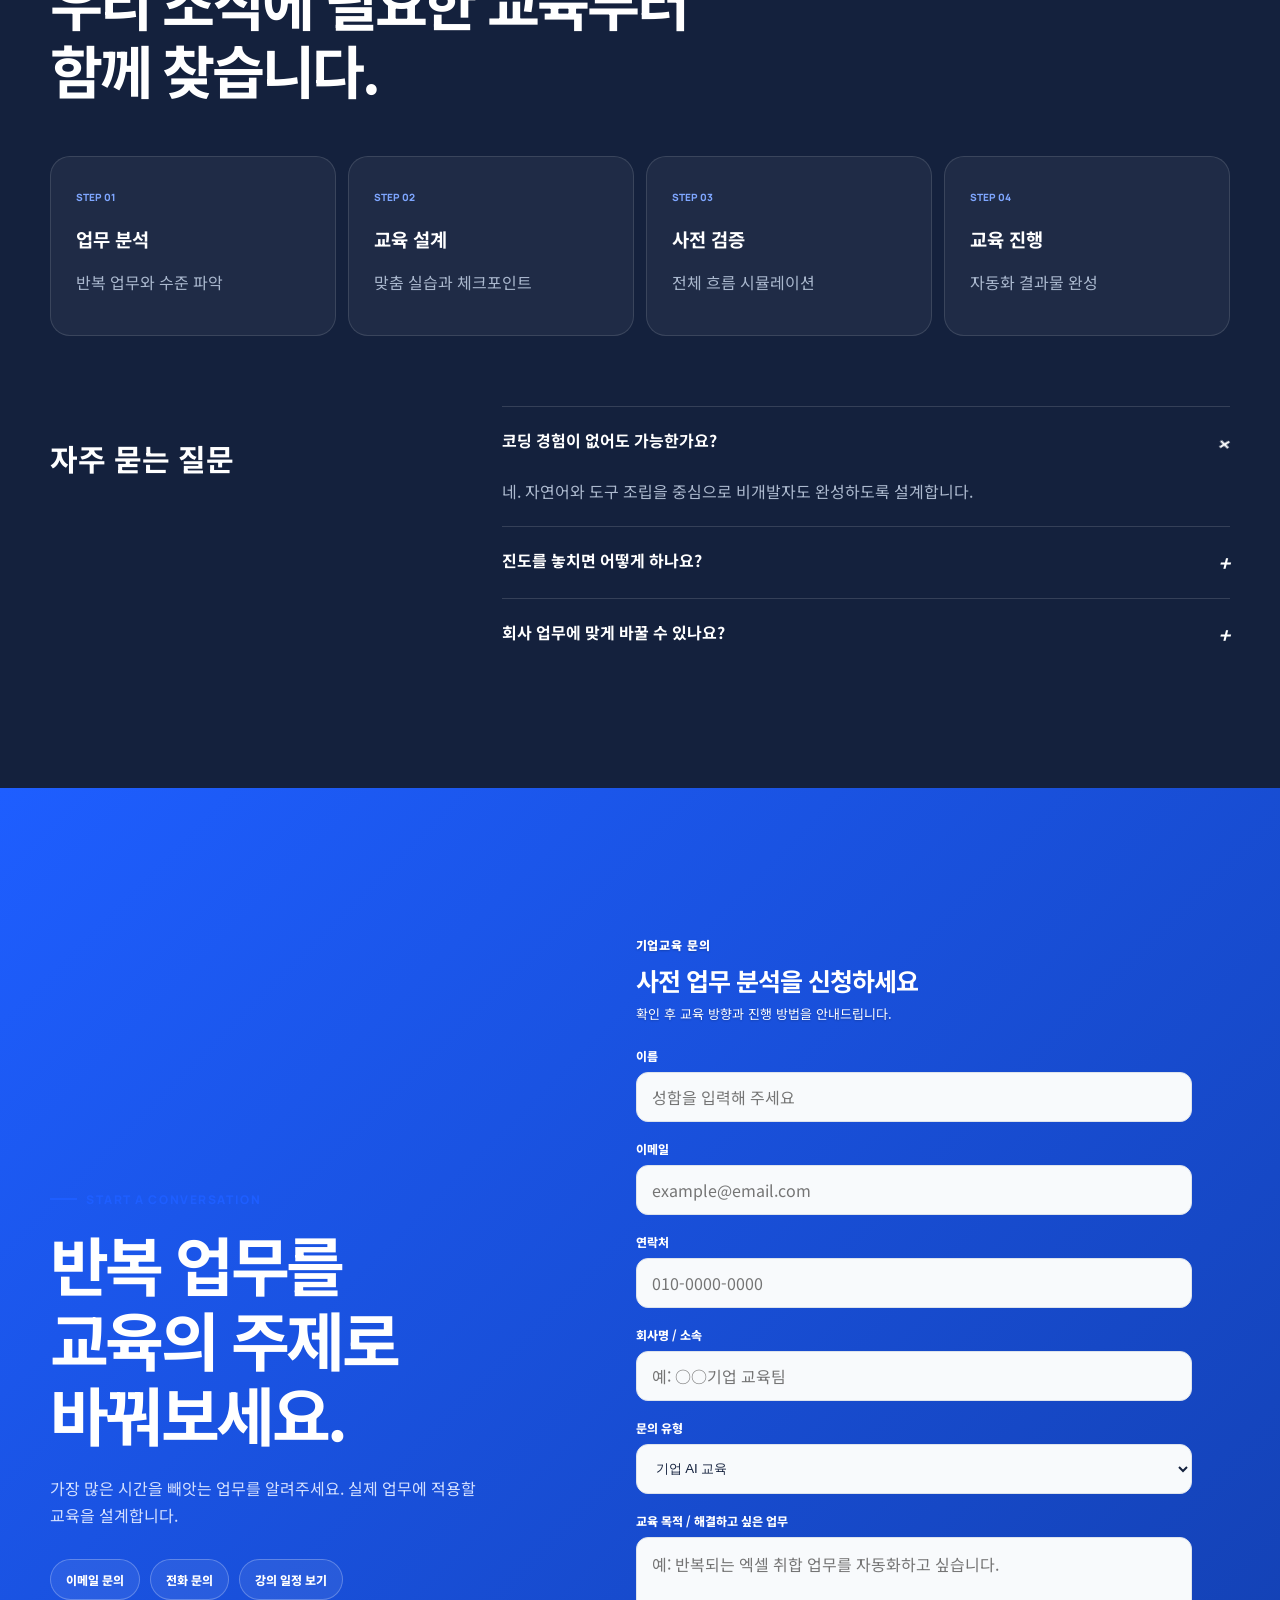
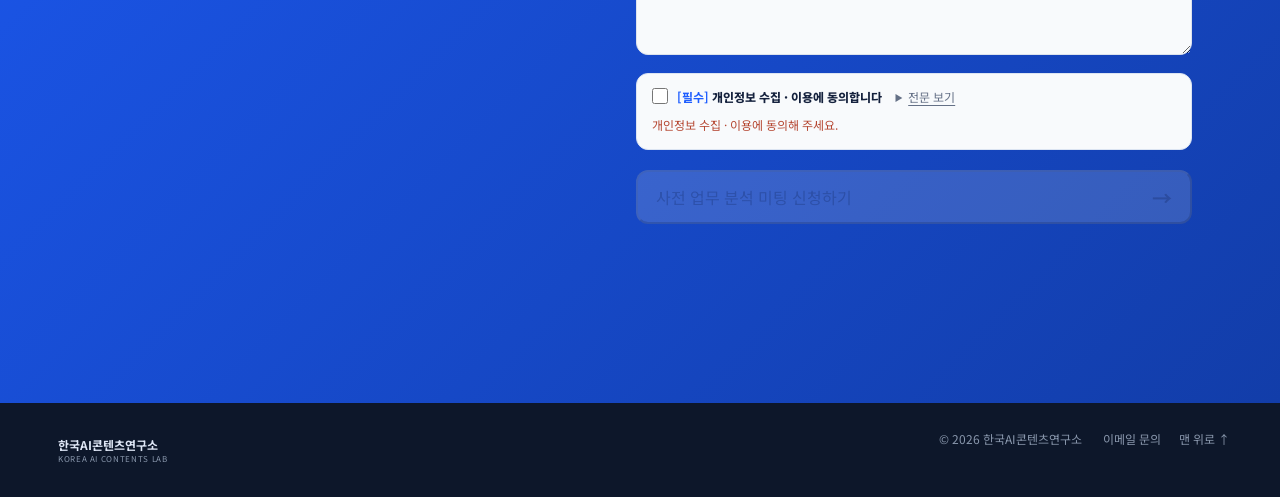
==== commit 4c5f3b46: "스키마 변경" ====
--- a/index.html
+++ b/index.html
@@ -6,9 +6,9 @@
     <meta name="viewport" content="width=device-width,initial-scale=1">
     <meta name="description" content="반복 업무 자동화 프로그램 제작. 김정민 AI강사의 바이브 코딩, 기업 AI 교육, 업무 자동화 교육을 소개합니다.">
     <meta name="keywords" content="AI 강의, 바이브 코딩, 기업 AI 교육, 업무 자동화">
-    <title>김정민|AI강사-생성형 AI 기업교육</title>
+    <title>김정민 | AI강사 - 생성형 AI 기업교육</title>
     <link rel="canonical" href="https://my-profil-seven.vercel.app/">
-    <meta property="og:title" content="김정민|AI강사-생성형 AI 기업교육">
+    <meta property="og:title" content="김정민 | AI강사 - 생성형 AI 기업교육">
     <meta property="og:description" content="반복 업무 자동화 프로그램 제작">
     <meta property="og:url" content="https://my-profil-seven.vercel.app/">
     <meta property="og:image" content="https://my-profil-seven.vercel.app/assets/gangsa_profile.png">
@@ -20,7 +20,7 @@
     <link
         href="https://fonts.googleapis.com/css2?family=Manrope:wght@600;700;800&family=Noto+Sans+KR:wght@400;500;600;700;800;900&display=swap"
         rel="stylesheet">
-    <link rel="stylesheet" href="styles.css">
+    <link rel="stylesheet" href="styles.css?ver=1.00">
     <link rel="stylesheet" href="improvements.css">
     <link rel="stylesheet" href="form-fix.css">
 </head>
@@ -143,22 +143,45 @@
                         class="inline-cta" href="/contact/">우리 조직 교육 문의하기 →</a></blockquote>
             </div>
         </section>
+        
         <section class="section soft" id="instructor">
             <div class="wrap instructor">
-                <div class="photo reveal"><img src="assets/profile-kim-jeongmin.jpg" alt="김정민 강사"><span><b>25</b>YEARS
-                        IN DEVELOPMENT</span></div>
-                <div class="bio reveal"><i class="eyebrow">INSTRUCTOR</i>
+                <div class="photo reveal">
+                    <img src="assets/profile-kim-jeongmin.jpg" alt="김정민 강사">
+                    <span><b>25</b>YEARS IN DEVELOPMENT</span>
+                </div>
+                <div class="bio reveal">
+                    <i class="eyebrow">INSTRUCTOR</i>
                     <h2>25년간 현장에서<br>문제를 해결해온<br><em>개발자가 가르칩니다.</em></h2>
                     <p><b>김정민 · 한국AI콘텐츠연구소</b><br>게임 개발부터 교육 앱, SI, 옴니서비스 PM, 그룹웨어까지 현장에서 시스템을 만들고 운영해왔습니다.</p>
-                    <div class="career">
-                        <article><b>2002–2010</b><span>크래용엔터테인먼트 · 올엠</span><small>게임·웹서비스 개발</small></article>
-                        <article><b>2011–2020</b><span>CJ에듀케이션즈 · 나우티앤에스</span><small>교육 앱·SI 개발</small></article>
-                        <article><b>2021–현재</b><span>올리브영 · 이베이스넷</span><small>옴니서비스 PM·그룹웨어 구축</small></article>
+                    
+                    <!-- 진단 도구 인식용 경력 및 이력 섹션 -->
+                    <div class="career-section" id="career">
+                        <h3 style="font-size: 1.15rem; margin: 1.5rem 0 0.8rem; font-weight: 700;">주요 경력 및 교육 이력</h3>
+                        <ul class="career-list" style="list-style: none; padding: 0; margin: 0; display: flex; flex-direction: column; gap: 10px;">
+                            <li style="font-size: 0.95rem; line-height: 1.6;">
+                                <strong>2026.09</strong> ─ 한국AI콘텐츠연구소 AI 콘텐츠 강사 자격증 획득
+                            </li>
+                            <li style="font-size: 0.95rem; line-height: 1.6;">
+                                <strong>2026.09</strong> ─ 한국AI콘텐츠연구소 생성형 AI 활용 전문가 자격증 획득
+                            </li>
+                            <li style="font-size: 0.95rem; line-height: 1.6;">
+                                <strong>2021–현재</strong> ─ 올리브영 · 이베이스넷 옴니서비스 PM 및 엔터프라이즈 시스템 구축
+                            </li>
+                            <li style="font-size: 0.95rem; line-height: 1.6;">
+                                <strong>2011–2020</strong> ─ CJ에듀케이션즈 · 나우티앤에스 스마트 교육 앱 및 SI 솔루션 개발
+                            </li>
+                            <li style="font-size: 0.95rem; line-height: 1.6;">
+                                <strong>2002–2010</strong> ─ 크래용엔터테인먼트 · 올엠 대규모 상용 웹서비스 및 게임 엔진 개발
+                            </li>
+                        </ul>
                     </div>
-                    <blockquote>“오랫동안 개발했기 때문에 필요한 것만 쉽게 설명합니다.”</blockquote>
-                </div>
-            </div>
-        </section>
+
+                    <blockquote style="margin-top: 1.5rem;">“오랫동안 개발했기 때문에 필요한 것만 쉽게 설명합니다.”</blockquote>
+                </div>
+            </div>
+        </section>
+
         <section class="section" id="program">
             <div class="wrap">
                 <header class="section-head reveal"><i class="eyebrow">PROGRAM</i>
--- a/styles.css
+++ b/styles.css
@@ -1,10 +1,995 @@
-:root{--ink:#14213d;--blue:#1e5eff;--orange:#ff6b35;--muted:#647086;--paper:#f6f8fc;--line:#dde3ec;--shadow:0 24px 70px rgba(24,48,91,.12)}*{box-sizing:border-box}html{scroll-behavior:smooth}body{margin:0;color:var(--ink);font-family:"Noto Sans KR",sans-serif;word-break:keep-all}a{color:inherit;text-decoration:none}img{display:block;max-width:100%}button,input,textarea{font:inherit}.wrap{width:min(1180px,calc(100% - 40px));margin:auto}.section{padding:118px 0}.soft{background:var(--paper)}em{color:var(--blue);font-style:normal}.eyebrow{display:flex;align-items:center;gap:9px;margin-bottom:18px;color:var(--blue);font:800 12px Manrope;letter-spacing:.13em}.eyebrow:before{content:"";width:27px;height:2px;background:currentColor}.section-head{margin:0 0 52px}.section-head h2,.bio h2{margin:0;font-size:clamp(35px,4.5vw,58px);line-height:1.18;letter-spacing:-.055em}.section-head>p{color:var(--muted)}
-.header{position:fixed;inset:0 0 auto;z-index:20;background:#ffffffdf;backdrop-filter:blur(16px);border-bottom:1px solid #dde3ecbb}.nav{height:76px;display:flex;align-items:center;justify-content:space-between}.brand{display:flex;align-items:center;gap:11px}.brand>span{display:grid;place-items:center;width:39px;height:39px;border-radius:12px;background:var(--ink);color:#fff;font:800 13px Manrope}.brand>b{font-size:16px}.brand small{display:block;color:var(--muted);font:700 9px Manrope;letter-spacing:.1em}.nav nav{display:flex;align-items:center;gap:25px;font-size:13px;font-weight:700}.nav nav a:hover{color:var(--blue)}.nav-cta{padding:12px 17px;border-radius:999px;background:var(--ink);color:white!important}.toggle{display:none;border:0;background:none;font-size:24px}
-.hero{position:relative;overflow:hidden;min-height:850px;padding:155px 0 90px;background:linear-gradient(135deg,#f9fbff,#edf4ff 55%,#fff3e9)}.hero:after{content:"";position:absolute;right:-200px;top:-230px;width:660px;height:660px;border-radius:50%;background:radial-gradient(circle,#1e5eff2b,transparent 68%)}.hero-grid{position:relative;z-index:1;display:grid;grid-template-columns:1.06fr .94fr;gap:75px;align-items:center}.hero h1{margin:20px 0 25px;font-size:clamp(48px,6vw,78px);line-height:1.11;letter-spacing:-.067em}.hero h1 em{display:block}.lead{max-width:650px;color:#35445f;font-size:19px;line-height:1.8}.chips{display:flex;flex-wrap:wrap;gap:9px;margin:28px 0}.chips b,.audience span{padding:9px 13px;border:1px solid #1e5eff2e;border-radius:999px;background:#ffffffb8;color:#1748b7;font-size:12px}.buttons{display:flex;gap:12px}.btn{padding:16px 23px;border:1px solid var(--line);border-radius:14px;background:white;font-weight:800}.primary{border-color:var(--blue);background:var(--blue);color:white;box-shadow:0 14px 30px #1e5eff42}.demo{padding:29px;border:1px solid #fff;border-radius:32px;background:#ffffffc4;box-shadow:var(--shadow);backdrop-filter:blur(12px)}.window{color:#ccd4e2;letter-spacing:3px}.window b{float:right;color:var(--muted);font:800 10px Manrope}.demo ol{display:grid;gap:13px;margin:25px 0 17px;padding:0;list-style:none}.demo li{display:grid;grid-template-columns:50px 1fr;align-items:center;gap:14px;padding:16px;border:1px solid var(--line);border-radius:17px;background:#fff}.demo li>span{display:grid;place-items:center;width:50px;height:50px;border-radius:14px;background:var(--paper);font-size:22px}.demo li small{display:block;margin-top:4px;color:var(--muted);font-weight:500}.result{position:relative;padding:20px;border-radius:18px;background:var(--ink);color:white}.result small,.result b{display:block}.result b{font-size:21px}.result em{position:absolute;right:18px;top:24px;padding:6px 9px;border-radius:999px;background:#26c37c;color:#0d281e;font:800 10px Manrope}
-.trust{position:relative;z-index:2;display:grid;grid-template-columns:repeat(3,1fr);margin-top:-43px;overflow:hidden;border:1px solid var(--line);border-radius:23px;background:white;box-shadow:var(--shadow)}.trust article{padding:30px 34px;border-right:1px solid var(--line)}.trust article:last-child{border:0}.trust b{display:block;color:var(--blue);font:800 30px Manrope}.trust span{color:var(--muted);font-size:13px}.three,.cases,.programs{display:grid;grid-template-columns:repeat(3,1fr);gap:20px}.card{padding:31px;border:1px solid var(--line);border-radius:25px}.card> b{display:grid;place-items:center;width:41px;height:41px;border-radius:50%;background:#eaf1ff;color:var(--blue);font:800 13px Manrope}.card h3{margin:25px 0 12px;font-size:21px}.card p,.methods p,.bio p,.programs p{color:var(--muted);line-height:1.75}.bridge{margin:44px 0 0;padding:33px;border-radius:23px;background:var(--ink);color:white;text-align:center;font-size:clamp(22px,3vw,33px);font-weight:800;line-height:1.5}.split{display:grid;grid-template-columns:.8fr 1.2fr;gap:70px}.sticky{position:sticky;top:120px;height:max-content}.sticky p{font-size:17px}.methods{display:grid;gap:15px}.methods article{display:grid;grid-template-columns:58px 1fr;gap:20px;padding:28px;border:1px solid var(--line);border-radius:22px;background:white}.methods article>b{color:var(--blue);font:800 13px Manrope}.methods i,.programs i,.course i{color:var(--orange);font:800 10px Manrope;letter-spacing:.12em}.methods h3{margin:6px 0;font-size:22px}.methods p{margin:0}
-.cases{grid-template-columns:repeat(2,1fr)}.cases>article{overflow:hidden;border-radius:28px;background:white;box-shadow:0 15px 48px #18305b17}.cases header{padding:31px;background:linear-gradient(135deg,#173563,var(--ink));color:white}.cases .orange header{background:linear-gradient(135deg,#bd461f,var(--orange))}.cases h3{margin:7px 0 0;font-size:27px}.cases>article>p{margin:16px 29px;padding:19px;border-radius:16px;background:#f4f6f8;color:var(--muted);line-height:1.65}.cases p b{display:block;font:800 10px Manrope}.cases .after{background:#eaf2ff;color:#173b86}.outcome{margin:44px 0 0;text-align:center;font-size:clamp(24px,3vw,37px);font-weight:900;line-height:1.5}.instructor{display:grid;grid-template-columns:.82fr 1.18fr;gap:75px;align-items:center}.photo{position:relative}.photo img{width:100%;aspect-ratio:4/5;object-fit:cover;object-position:top;border-radius:31px;box-shadow:var(--shadow)}.photo span{position:absolute;right:-20px;bottom:28px;padding:18px 22px;border-radius:18px;background:var(--blue);color:white;font:700 10px Manrope}.photo span b{display:block;font-size:32px}.bio>p{font-size:17px}.expertise{display:grid;grid-template-columns:repeat(3,1fr);gap:10px}.expertise article{padding:16px 6px;border-top:2px solid var(--ink)}.expertise small{display:block;margin-top:5px;color:var(--muted);line-height:1.5}.bio blockquote{margin:28px 0 0;padding-top:24px;border-top:1px solid var(--line);font-size:19px;font-weight:800;line-height:1.7}
-.programs{grid-template-columns:1.08fr .92fr}.programs>article{position:relative;padding:35px;border:1px solid var(--line);border-radius:27px}.programs .featured{border-color:var(--blue);box-shadow:0 18px 45px #1e5eff1f}.programs .featured>span{position:absolute;right:25px;top:25px;padding:6px 10px;border-radius:999px;background:var(--blue);color:white;font-size:10px}.programs h3{font-size:26px}.programs li{margin:10px 0;color:#35445f}.course{display:grid;grid-template-columns:1fr auto;gap:18px;margin-top:22px;padding:28px;border-radius:24px;background:var(--ink);color:white}.course h3{margin:8px 0}.course p{margin:0;color:#adbad0}.course> b{color:#79a4ff;font:800 31px Manrope}.course ol{grid-column:1/-1;display:grid;grid-template-columns:repeat(4,1fr);gap:8px;padding:0;list-style:none}.course li{padding:14px;border-radius:12px;background:#ffffff12;font-size:12px}.audience{display:flex;flex-wrap:wrap;align-items:center;gap:10px;margin-top:36px}.audience>b{margin-right:10px}
-.process{background:var(--ink);color:white}.process .eyebrow{color:#82a8ff}.steps{display:grid;grid-template-columns:repeat(4,1fr);gap:12px}.steps article{padding:25px;border:1px solid #ffffff1f;border-radius:20px;background:#ffffff0c}.steps i{color:#7ea6ff;font:800 10px Manrope}.steps p{color:#aab8ce}.faq{display:grid;grid-template-columns:.7fr 1.3fr;gap:60px;margin-top:70px}.faq>h3{font-size:30px}.faq article{border-top:1px solid #ffffff24}.faq button{width:100%;display:flex;justify-content:space-between;padding:21px 0;border:0;background:none;color:white;text-align:left;font-weight:700;cursor:pointer}.faq button i{font-size:20px}.faq article p{max-height:0;overflow:hidden;margin:0;color:#acb9ce;line-height:1.7;transition:.25s}.faq article.open p{max-height:120px;padding-bottom:20px}.faq article.open button i{transform:rotate(45deg)}
-.contact{padding:105px 0;background:linear-gradient(135deg,#1e5eff,#123da9);color:white}.contact-grid{display:grid;grid-template-columns:.9fr 1.1fr;gap:65px;align-items:center}.contact h2{font-size:clamp(40px,5vw,65px);line-height:1.17;letter-spacing:-.055em}.contact p{color:#d4e0ff;line-height:1.7}.contact-grid>div>a{font-size:13px}.form{display:grid;grid-template-columns:1fr 1fr;gap:12px;padding:27px;border-radius:27px;background:white;box-shadow:0 25px 65px #061b5a54;color:var(--ink)}.form label{display:grid;gap:6px;font-size:11px;font-weight:800}.form .full,.form button,.form>small{grid-column:1/-1}.form input,.form textarea{width:100%;padding:12px;border:1px solid var(--line);border-radius:11px;outline:none}.form textarea{min-height:100px;resize:vertical}.form button{padding:15px;border:0;border-radius:12px;background:var(--ink);color:white;font-weight:900}.form>small{color:var(--muted)}footer{padding:27px 0;background:#0d172a;color:#8997ac;font-size:12px}footer .wrap{display:flex;justify-content:space-between}footer a{margin-left:18px}.reveal{opacity:0;transform:translateY(20px);transition:.65s}.reveal.show{opacity:1;transform:none}
-@media(max-width:900px){.nav nav{display:none;position:absolute;top:76px;left:0;right:0;padding:24px;background:white;flex-direction:column;align-items:flex-start}.nav nav.open{display:flex}.toggle{display:block}.hero{min-height:auto}.hero-grid,.split,.instructor,.contact-grid{grid-template-columns:1fr}.sticky{position:static}.three,.steps{grid-template-columns:repeat(2,1fr)}.photo{max-width:520px}.course ol{grid-template-columns:repeat(2,1fr)}}@media(max-width:620px){.wrap{width:calc(100% - 28px)}.section{padding:82px 0}.hero{padding:125px 0 75px}.hero h1{font-size:43px}.lead{font-size:16px}.buttons{flex-direction:column}.btn{text-align:center}.trust,.three,.cases,.expertise,.steps{grid-template-columns:1fr}.trust article{border-right:0;border-bottom:1px solid var(--line)}.methods article{grid-template-columns:1fr}.programs{grid-template-columns:1fr}.course ol{grid-template-columns:1fr}.faq{grid-template-columns:1fr;gap:20px}.form{grid-template-columns:1fr}.form label{grid-column:1/-1}footer .wrap{gap:15px;flex-direction:column}}
-@media(prefers-reduced-motion:reduce){html{scroll-behavior:auto}.reveal{opacity:1;transform:none;transition:none}}
+:root {
+    --ink: #14213d;
+    --blue: #1e5eff;
+    --orange: #ff6b35;
+    --muted: #647086;
+    --paper: #f6f8fc;
+    --line: #dde3ec;
+    --shadow: 0 24px 70px rgba(24, 48, 91, .12)
+}
+
+* {
+    box-sizing: border-box
+}
+
+html {
+    scroll-behavior: smooth
+}
+
+body {
+    margin: 0;
+    color: var(--ink);
+    font-family: "Noto Sans KR", sans-serif;
+    word-break: keep-all
+}
+
+a {
+    color: inherit;
+    text-decoration: none
+}
+
+img {
+    display: block;
+    max-width: 100%
+}
+
+button,
+input,
+textarea {
+    font: inherit
+}
+
+.wrap {
+    width: min(1180px, calc(100% - 40px));
+    margin: auto
+}
+
+.section {
+    padding: 118px 0
+}
+
+.soft {
+    background: var(--paper)
+}
+
+em {
+    color: var(--blue);
+    font-style: normal
+}
+
+.eyebrow {
+    display: flex;
+    align-items: center;
+    gap: 9px;
+    margin-bottom: 18px;
+    color: var(--blue);
+    font: 800 12px Manrope;
+    letter-spacing: .13em
+}
+
+.eyebrow:before {
+    content: "";
+    width: 27px;
+    height: 2px;
+    background: currentColor
+}
+
+.section-head {
+    margin: 0 0 52px
+}
+
+.section-head h2,
+.bio h2 {
+    margin: 0;
+    font-size: clamp(35px, 4.5vw, 58px);
+    line-height: 1.18;
+    letter-spacing: -.055em
+}
+
+.section-head>p {
+    color: var(--muted)
+}
+
+.header {
+    position: fixed;
+    inset: 0 0 auto;
+    z-index: 20;
+    background: #ffffffdf;
+    backdrop-filter: blur(16px);
+    border-bottom: 1px solid #dde3ecbb
+}
+
+.nav {
+    height: 76px;
+    display: flex;
+    align-items: center;
+    justify-content: space-between
+}
+
+.brand {
+    display: flex;
+    align-items: center;
+    gap: 11px
+}
+
+.brand>span {
+    display: grid;
+    place-items: center;
+    width: 39px;
+    height: 39px;
+    border-radius: 12px;
+    background: var(--ink);
+    color: #fff;
+    font: 800 13px Manrope
+}
+
+.brand>b {
+    font-size: 16px
+}
+
+.brand small {
+    display: block;
+    color: var(--muted);
+    font: 700 9px Manrope;
+    letter-spacing: .1em
+}
+
+.nav nav {
+    display: flex;
+    align-items: center;
+    gap: 25px;
+    font-size: 13px;
+    font-weight: 700
+}
+
+.nav nav a:hover {
+    color: var(--blue)
+}
+
+.nav-cta {
+    padding: 12px 17px;
+    border-radius: 999px;
+    background: var(--ink);
+    color: white !important
+}
+
+.toggle {
+    display: none;
+    border: 0;
+    background: none;
+    font-size: 24px
+}
+
+.hero {
+    position: relative;
+    overflow: hidden;
+    min-height: 850px;
+    padding: 155px 0 90px;
+    background: linear-gradient(135deg, #f9fbff, #edf4ff 55%, #fff3e9)
+}
+
+.hero:after {
+    content: "";
+    position: absolute;
+    right: -200px;
+    top: -230px;
+    width: 660px;
+    height: 660px;
+    border-radius: 50%;
+    background: radial-gradient(circle, #1e5eff2b, transparent 68%)
+}
+
+.hero-grid {
+    position: relative;
+    z-index: 1;
+    display: grid;
+    grid-template-columns: 1.06fr .94fr;
+    gap: 75px;
+    align-items: center
+}
+
+.hero h1 {
+    margin: 20px 0 25px;
+    font-size: clamp(48px, 6vw, 78px);
+    line-height: 1.11;
+    letter-spacing: -.067em
+}
+
+.hero h1 em {
+    display: block
+}
+
+.lead {
+    max-width: 650px;
+    color: #35445f;
+    font-size: 19px;
+    line-height: 1.8
+}
+
+.chips {
+    display: flex;
+    flex-wrap: wrap;
+    gap: 9px;
+    margin: 28px 0
+}
+
+.chips b,
+.audience span {
+    padding: 9px 13px;
+    border: 1px solid #1e5eff2e;
+    border-radius: 999px;
+    background: #ffffffb8;
+    color: #1748b7;
+    font-size: 12px
+}
+
+.buttons {
+    display: flex;
+    gap: 12px
+}
+
+.btn {
+    padding: 16px 23px;
+    border: 1px solid var(--line);
+    border-radius: 14px;
+    background: white;
+    font-weight: 800
+}
+
+.primary {
+    border-color: var(--blue);
+    background: var(--blue);
+    color: white;
+    box-shadow: 0 14px 30px #1e5eff42
+}
+
+.demo {
+    padding: 29px;
+    border: 1px solid #fff;
+    border-radius: 32px;
+    background: #ffffffc4;
+    box-shadow: var(--shadow);
+    backdrop-filter: blur(12px)
+}
+
+.window {
+    color: #ccd4e2;
+    letter-spacing: 3px
+}
+
+.window b {
+    float: right;
+    color: var(--muted);
+    font: 800 10px Manrope
+}
+
+.demo ol {
+    display: grid;
+    gap: 13px;
+    margin: 25px 0 17px;
+    padding: 0;
+    list-style: none
+}
+
+.demo li {
+    display: grid;
+    grid-template-columns: 50px 1fr;
+    align-items: center;
+    gap: 14px;
+    padding: 16px;
+    border: 1px solid var(--line);
+    border-radius: 17px;
+    background: #fff
+}
+
+.demo li>span {
+    display: grid;
+    place-items: center;
+    width: 50px;
+    height: 50px;
+    border-radius: 14px;
+    background: var(--paper);
+    font-size: 22px
+}
+
+.demo li small {
+    display: block;
+    margin-top: 4px;
+    color: var(--muted);
+    font-weight: 500
+}
+
+.result {
+    position: relative;
+    padding: 20px;
+    border-radius: 18px;
+    background: var(--ink);
+    color: white
+}
+
+.result small,
+.result b {
+    display: block
+}
+
+.result b {
+    font-size: 21px
+}
+
+.result em {
+    position: absolute;
+    right: 18px;
+    top: 24px;
+    padding: 6px 9px;
+    border-radius: 999px;
+    background: #26c37c;
+    color: #0d281e;
+    font: 800 10px Manrope
+}
+
+.trust {
+    position: relative;
+    z-index: 2;
+    display: grid;
+    grid-template-columns: repeat(3, 1fr);
+    margin-top: -43px;
+    overflow: hidden;
+    border: 1px solid var(--line);
+    border-radius: 23px;
+    background: white;
+    box-shadow: var(--shadow)
+}
+
+.trust article {
+    padding: 30px 34px;
+    border-right: 1px solid var(--line)
+}
+
+.trust article:last-child {
+    border: 0
+}
+
+.trust b {
+    display: block;
+    color: var(--blue);
+    font: 800 30px Manrope
+}
+
+.trust span {
+    color: var(--muted);
+    font-size: 13px
+}
+
+.three,
+.cases,
+.programs {
+    display: grid;
+    grid-template-columns: repeat(3, 1fr);
+    gap: 20px
+}
+
+.card {
+    padding: 31px;
+    border: 1px solid var(--line);
+    border-radius: 25px
+}
+
+.card>b {
+    display: grid;
+    place-items: center;
+    width: 41px;
+    height: 41px;
+    border-radius: 50%;
+    background: #eaf1ff;
+    color: var(--blue);
+    font: 800 13px Manrope
+}
+
+.card h3 {
+    margin: 25px 0 12px;
+    font-size: 21px
+}
+
+.card p,
+.methods p,
+.bio p,
+.programs p {
+    color: var(--muted);
+    line-height: 1.75
+}
+
+.bridge {
+    margin: 44px 0 0;
+    padding: 33px;
+    border-radius: 23px;
+    background: var(--ink);
+    color: white;
+    text-align: center;
+    font-size: clamp(22px, 3vw, 33px);
+    font-weight: 800;
+    line-height: 1.5
+}
+
+.split {
+    display: grid;
+    grid-template-columns: .8fr 1.2fr;
+    gap: 70px
+}
+
+.sticky {
+    position: sticky;
+    top: 120px;
+    height: max-content
+}
+
+.sticky p {
+    font-size: 17px
+}
+
+.methods {
+    display: grid;
+    gap: 15px
+}
+
+.methods article {
+    display: grid;
+    grid-template-columns: 58px 1fr;
+    gap: 20px;
+    padding: 28px;
+    border: 1px solid var(--line);
+    border-radius: 22px;
+    background: white
+}
+
+.methods article>b {
+    color: var(--blue);
+    font: 800 18px Manrope
+}
+
+.methods i,
+.programs i,
+.course i {
+    color: var(--orange);
+    font: 800 18px Manrope;
+    letter-spacing: .12em
+}
+
+.methods h3 {
+    margin: 6px 0;
+    font-size: 22px
+}
+
+.methods p {
+    margin: 0
+}
+
+.cases {
+    grid-template-columns: repeat(2, 1fr)
+}
+
+.cases>article {
+    overflow: hidden;
+    border-radius: 28px;
+    background: white;
+    box-shadow: 0 15px 48px #18305b17
+}
+
+.cases header {
+    padding: 31px;
+    background: linear-gradient(135deg, #173563, var(--ink));
+    color: white
+}
+
+.cases .orange header {
+    background: linear-gradient(135deg, #bd461f, var(--orange))
+}
+
+.cases h3 {
+    margin: 7px 0 0;
+    font-size: 27px
+}
+
+.cases>article>p {
+    margin: 16px 29px;
+    padding: 19px;
+    border-radius: 16px;
+    background: #f4f6f8;
+    color: var(--muted);
+    line-height: 1.65
+}
+
+.cases p b {
+    display: block;
+    font: 800 10px Manrope
+}
+
+.cases .after {
+    background: #eaf2ff;
+    color: #173b86
+}
+
+.outcome {
+    margin: 44px 0 0;
+    text-align: center;
+    font-size: clamp(24px, 3vw, 37px);
+    font-weight: 900;
+    line-height: 1.5
+}
+
+.instructor {
+    display: grid;
+    grid-template-columns: .82fr 1.18fr;
+    gap: 75px;
+    align-items: center
+}
+
+.photo {
+    position: relative
+}
+
+.photo img {
+    width: 100%;
+    aspect-ratio: 4/5;
+    object-fit: cover;
+    object-position: top;
+    border-radius: 31px;
+    box-shadow: var(--shadow)
+}
+
+.photo span {
+    position: absolute;
+    right: -20px;
+    bottom: 28px;
+    padding: 18px 22px;
+    border-radius: 18px;
+    background: var(--blue);
+    color: white;
+    font: 700 10px Manrope
+}
+
+.photo span b {
+    display: block;
+    font-size: 32px
+}
+
+.bio>p {
+    font-size: 17px
+}
+
+.expertise {
+    display: grid;
+    grid-template-columns: repeat(3, 1fr);
+    gap: 10px
+}
+
+.expertise article {
+    padding: 16px 6px;
+    border-top: 2px solid var(--ink)
+}
+
+.expertise small {
+    display: block;
+    margin-top: 5px;
+    color: var(--muted);
+    line-height: 1.5
+}
+
+.bio blockquote {
+    margin: 28px 0 0;
+    padding-top: 24px;
+    border-top: 1px solid var(--line);
+    font-size: 19px;
+    font-weight: 800;
+    line-height: 1.7
+}
+
+.programs {
+    grid-template-columns: 1.08fr .92fr
+}
+
+.programs>article {
+    position: relative;
+    padding: 35px;
+    border: 1px solid var(--line);
+    border-radius: 27px
+}
+
+.programs .featured {
+    border-color: var(--blue);
+    box-shadow: 0 18px 45px #1e5eff1f
+}
+
+.programs .featured>span {
+    position: absolute;
+    right: 25px;
+    top: 25px;
+    padding: 6px 10px;
+    border-radius: 999px;
+    background: var(--blue);
+    color: white;
+    font-size: 10px
+}
+
+.programs h3 {
+    font-size: 26px
+}
+
+.programs li {
+    margin: 10px 0;
+    color: #35445f
+}
+
+.course {
+    display: grid;
+    grid-template-columns: 1fr auto;
+    gap: 18px;
+    margin-top: 22px;
+    padding: 28px;
+    border-radius: 24px;
+    background: var(--ink);
+    color: white
+}
+
+.course h3 {
+    margin: 8px 0
+}
+
+.course p {
+    margin: 0;
+    color: #adbad0
+}
+
+.course>b {
+    color: #79a4ff;
+    font: 800 31px Manrope
+}
+
+.course ol {
+    grid-column: 1/-1;
+    display: grid;
+    grid-template-columns: repeat(4, 1fr);
+    gap: 8px;
+    padding: 0;
+    list-style: none
+}
+
+.course li {
+    padding: 14px;
+    border-radius: 12px;
+    background: #ffffff12;
+    font-size: 12px
+}
+
+.audience {
+    display: flex;
+    flex-wrap: wrap;
+    align-items: center;
+    gap: 10px;
+    margin-top: 36px
+}
+
+.audience>b {
+    margin-right: 10px
+}
+
+.process {
+    background: var(--ink);
+    color: white
+}
+
+.process .eyebrow {
+    color: #82a8ff
+}
+
+.steps {
+    display: grid;
+    grid-template-columns: repeat(4, 1fr);
+    gap: 12px
+}
+
+.steps article {
+    padding: 25px;
+    border: 1px solid #ffffff1f;
+    border-radius: 20px;
+    background: #ffffff0c
+}
+
+.steps i {
+    color: #7ea6ff;
+    font: 800 10px Manrope
+}
+
+.steps p {
+    color: #aab8ce
+}
+
+.faq {
+    display: grid;
+    grid-template-columns: .7fr 1.3fr;
+    gap: 60px;
+    margin-top: 70px
+}
+
+.faq>h3 {
+    font-size: 30px
+}
+
+.faq article {
+    border-top: 1px solid #ffffff24
+}
+
+.faq button {
+    width: 100%;
+    display: flex;
+    justify-content: space-between;
+    padding: 21px 0;
+    border: 0;
+    background: none;
+    color: white;
+    text-align: left;
+    font-weight: 700;
+    cursor: pointer
+}
+
+.faq button i {
+    font-size: 20px
+}
+
+.faq article p {
+    max-height: 0;
+    overflow: hidden;
+    margin: 0;
+    color: #acb9ce;
+    line-height: 1.7;
+    transition: .25s
+}
+
+.faq article.open p {
+    max-height: 120px;
+    padding-bottom: 20px
+}
+
+.faq article.open button i {
+    transform: rotate(45deg)
+}
+
+.contact {
+    padding: 105px 0;
+    background: linear-gradient(135deg, #1e5eff, #123da9);
+    color: white
+}
+
+.contact-grid {
+    display: grid;
+    grid-template-columns: .9fr 1.1fr;
+    gap: 65px;
+    align-items: center
+}
+
+.contact h2 {
+    font-size: clamp(40px, 5vw, 65px);
+    line-height: 1.17;
+    letter-spacing: -.055em
+}
+
+.contact p {
+    color: #d4e0ff;
+    line-height: 1.7
+}
+
+.contact-grid>div>a {
+    font-size: 13px
+}
+
+.form {
+    display: grid;
+    grid-template-columns: 1fr 1fr;
+    gap: 12px;
+    padding: 27px;
+    border-radius: 27px;
+    background: white;
+    box-shadow: 0 25px 65px #061b5a54;
+    color: var(--ink)
+}
+
+.form label {
+    display: grid;
+    gap: 6px;
+    font-size: 11px;
+    font-weight: 800
+}
+
+.form .full,
+.form button,
+.form>small {
+    grid-column: 1/-1
+}
+
+.form input,
+.form textarea {
+    width: 100%;
+    padding: 12px;
+    border: 1px solid var(--line);
+    border-radius: 11px;
+    outline: none
+}
+
+.form textarea {
+    min-height: 100px;
+    resize: vertical
+}
+
+.form button {
+    padding: 15px;
+    border: 0;
+    border-radius: 12px;
+    background: var(--ink);
+    color: white;
+    font-weight: 900
+}
+
+.form>small {
+    color: var(--muted)
+}
+
+footer {
+    padding: 27px 0;
+    background: #0d172a;
+    color: #8997ac;
+    font-size: 12px
+}
+
+footer .wrap {
+    display: flex;
+    justify-content: space-between
+}
+
+footer a {
+    margin-left: 18px
+}
+
+.reveal {
+    opacity: 0;
+    transform: translateY(20px);
+    transition: .65s
+}
+
+.reveal.show {
+    opacity: 1;
+    transform: none
+}
+
+@media(max-width:900px) {
+    .nav nav {
+        display: none;
+        position: absolute;
+        top: 76px;
+        left: 0;
+        right: 0;
+        padding: 24px;
+        background: white;
+        flex-direction: column;
+        align-items: flex-start
+    }
+
+    .nav nav.open {
+        display: flex
+    }
+
+    .toggle {
+        display: block
+    }
+
+    .hero {
+        min-height: auto
+    }
+
+    .hero-grid,
+    .split,
+    .instructor,
+    .contact-grid {
+        grid-template-columns: 1fr
+    }
+
+    .sticky {
+        position: static
+    }
+
+    .three,
+    .steps {
+        grid-template-columns: repeat(2, 1fr)
+    }
+
+    .photo {
+        max-width: 520px
+    }
+
+    .course ol {
+        grid-template-columns: repeat(2, 1fr)
+    }
+}
+
+@media(max-width:620px) {
+    .wrap {
+        width: calc(100% - 28px)
+    }
+
+    .section {
+        padding: 82px 0
+    }
+
+    .hero {
+        padding: 125px 0 75px
+    }
+
+    .hero h1 {
+        font-size: 43px
+    }
+
+    .lead {
+        font-size: 16px
+    }
+
+    .buttons {
+        flex-direction: column
+    }
+
+    .btn {
+        text-align: center
+    }
+
+    .trust,
+    .three,
+    .cases,
+    .expertise,
+    .steps {
+        grid-template-columns: 1fr
+    }
+
+    .trust article {
+        border-right: 0;
+        border-bottom: 1px solid var(--line)
+    }
+
+    .methods article {
+        grid-template-columns: 1fr
+    }
+
+    .programs {
+        grid-template-columns: 1fr
+    }
+
+    .course ol {
+        grid-template-columns: 1fr
+    }
+
+    .faq {
+        grid-template-columns: 1fr;
+        gap: 20px
+    }
+
+    .form {
+        grid-template-columns: 1fr
+    }
+
+    .form label {
+        grid-column: 1/-1
+    }
+
+    footer .wrap {
+        gap: 15px;
+        flex-direction: column
+    }
+}
+
+@media(prefers-reduced-motion:reduce) {
+    html {
+        scroll-behavior: auto
+    }
+
+    .reveal {
+        opacity: 1;
+        transform: none;
+        transition: none
+    }
+}
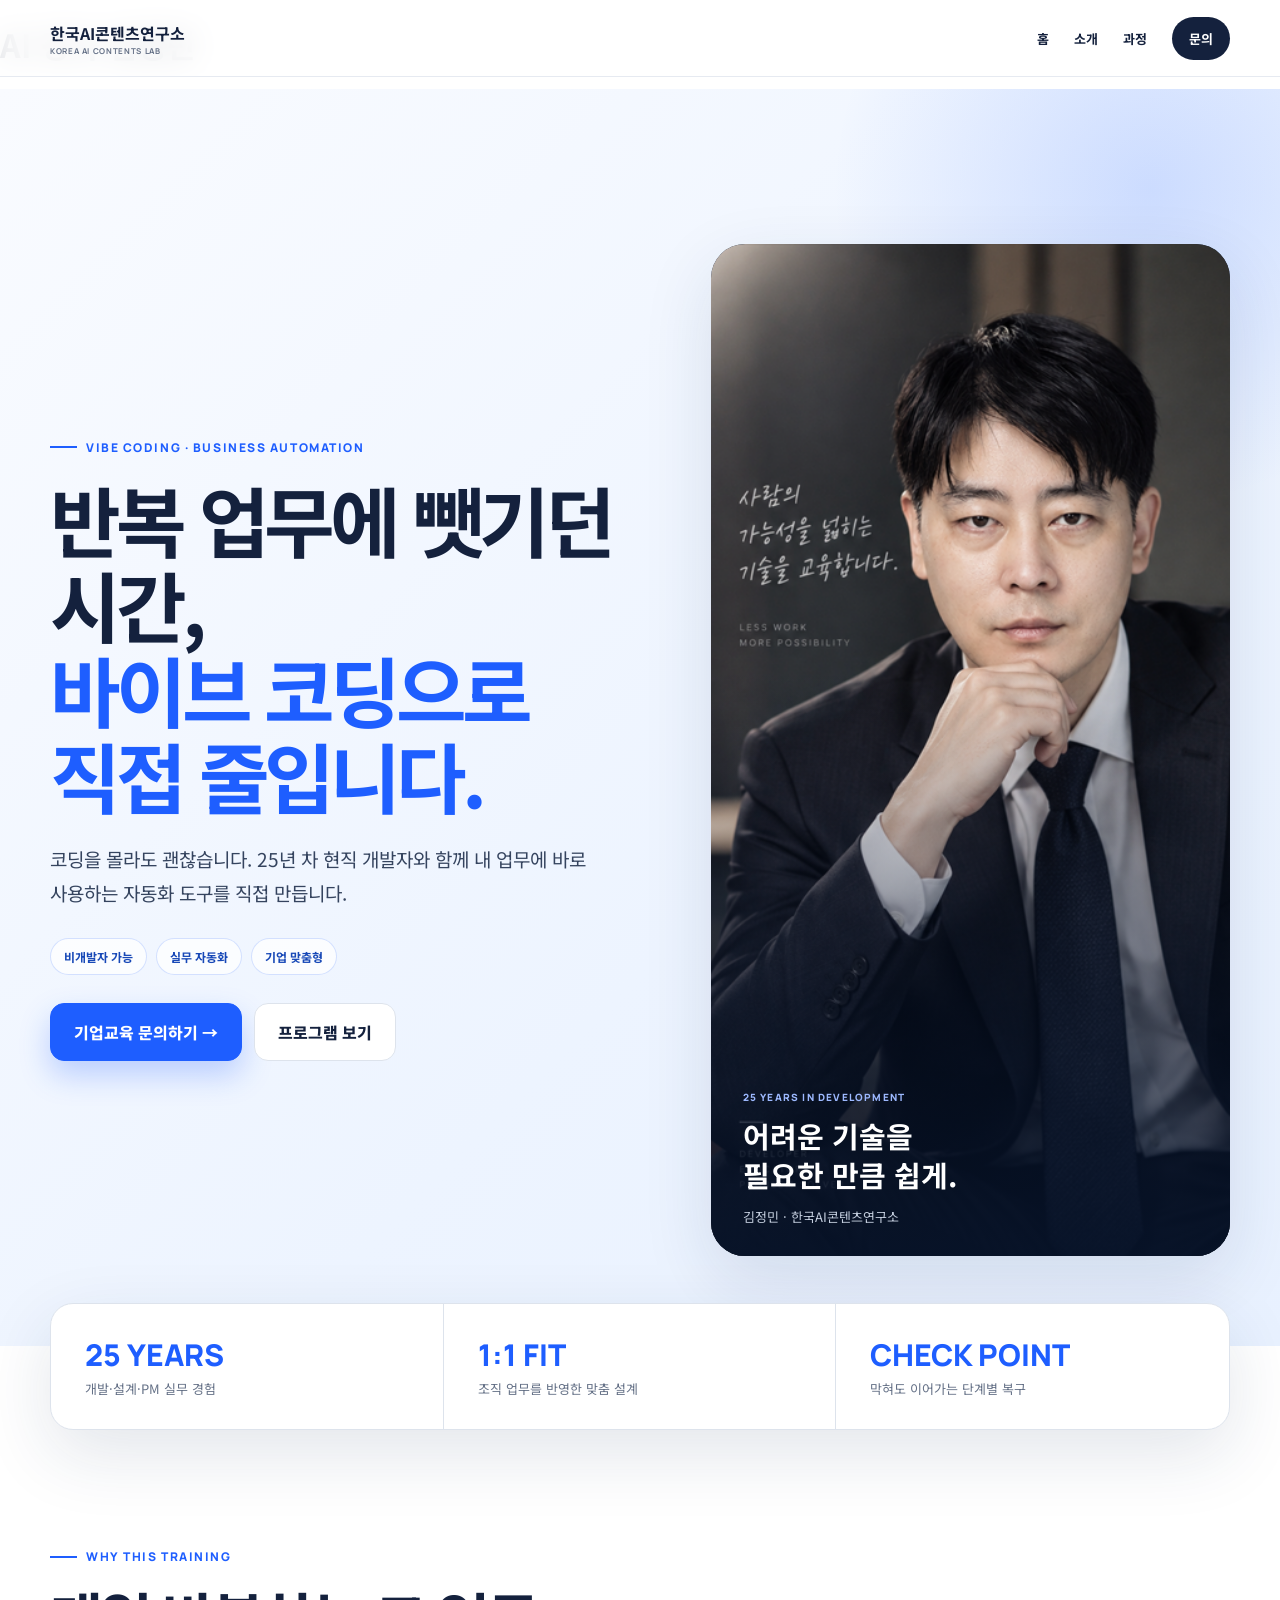
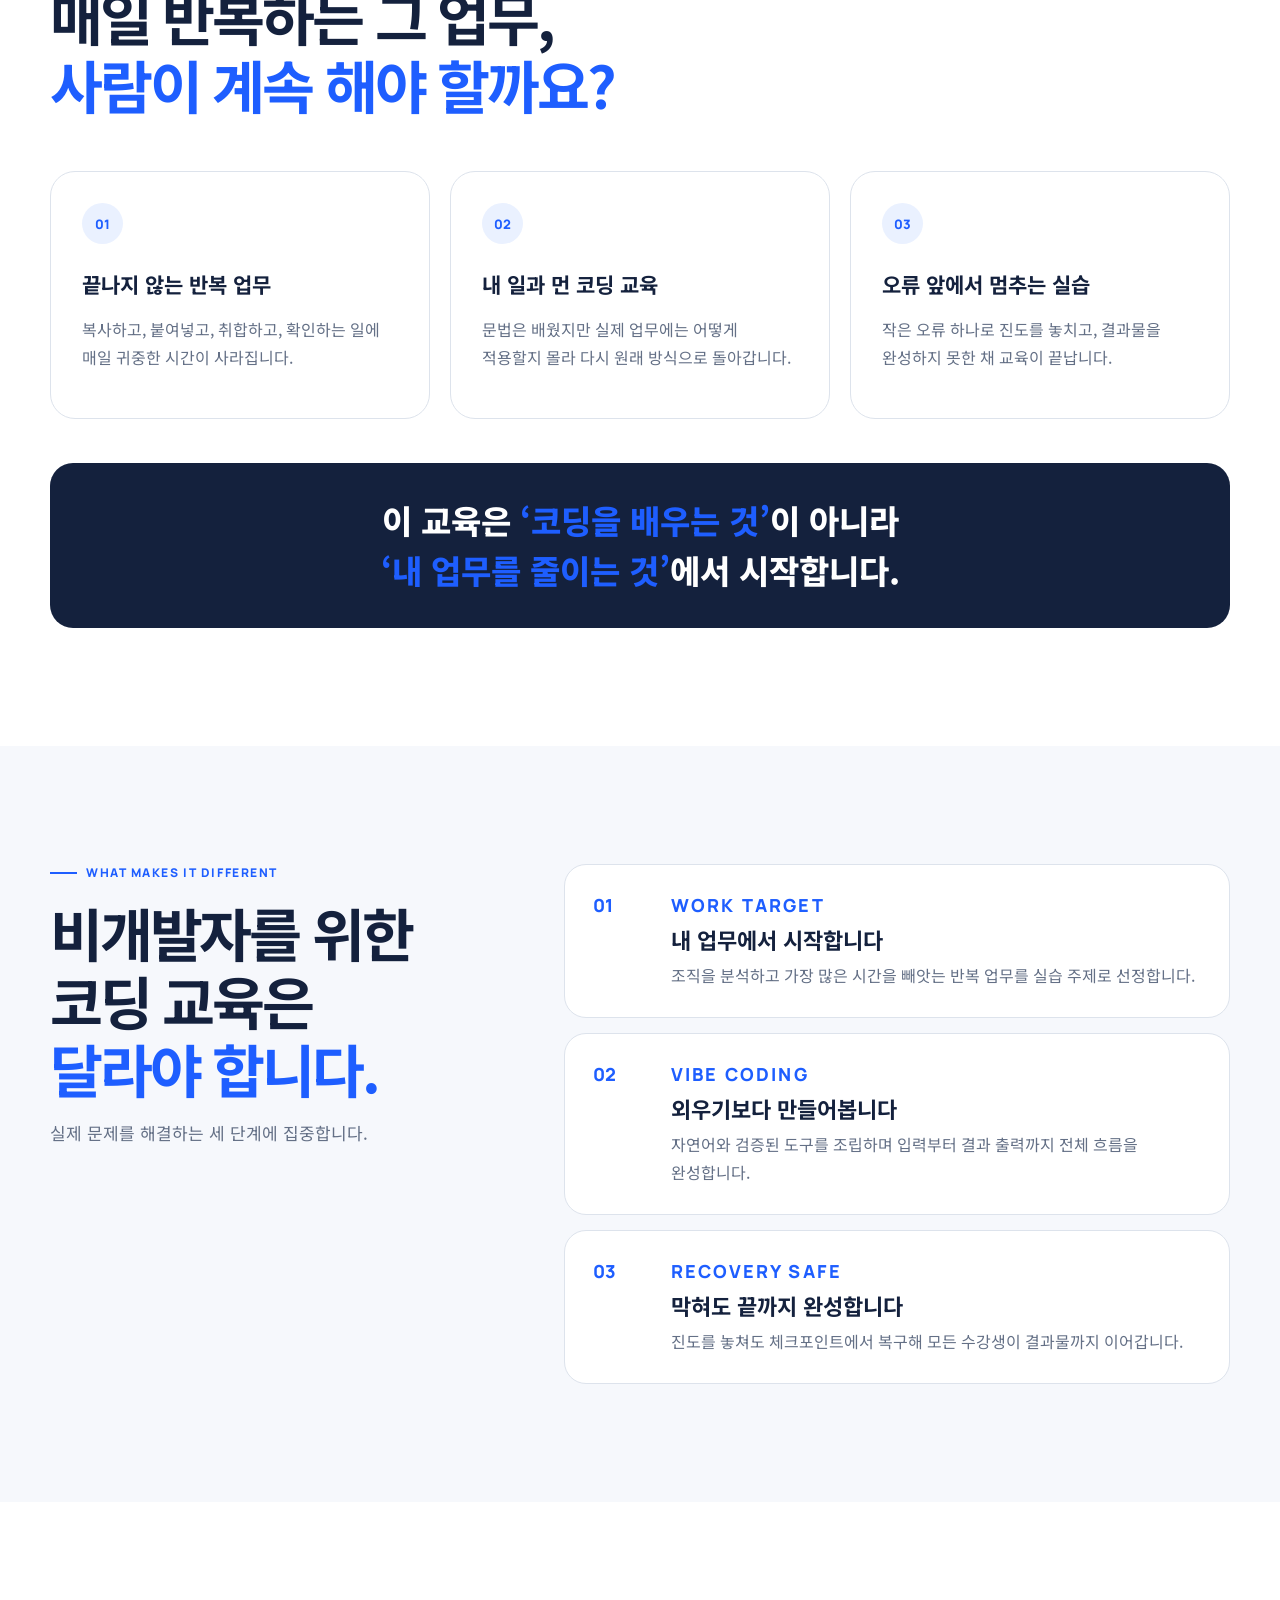
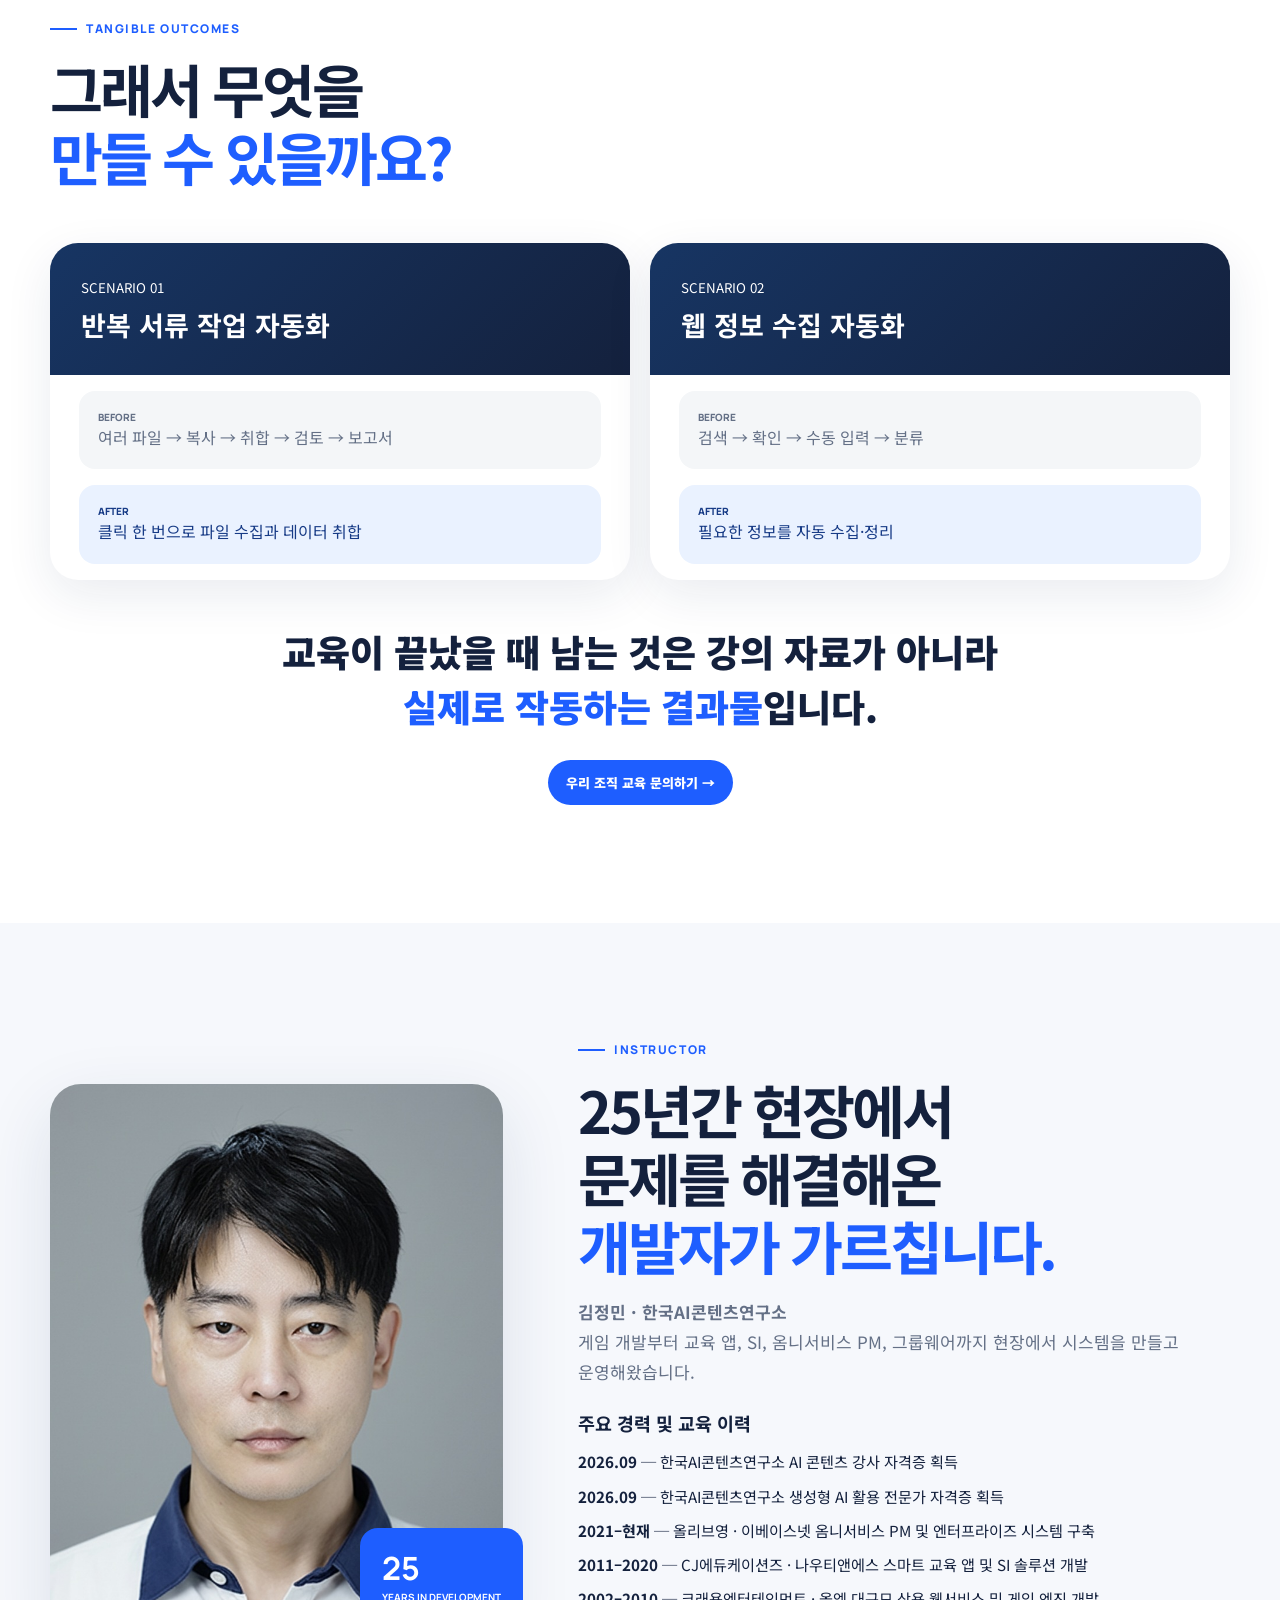
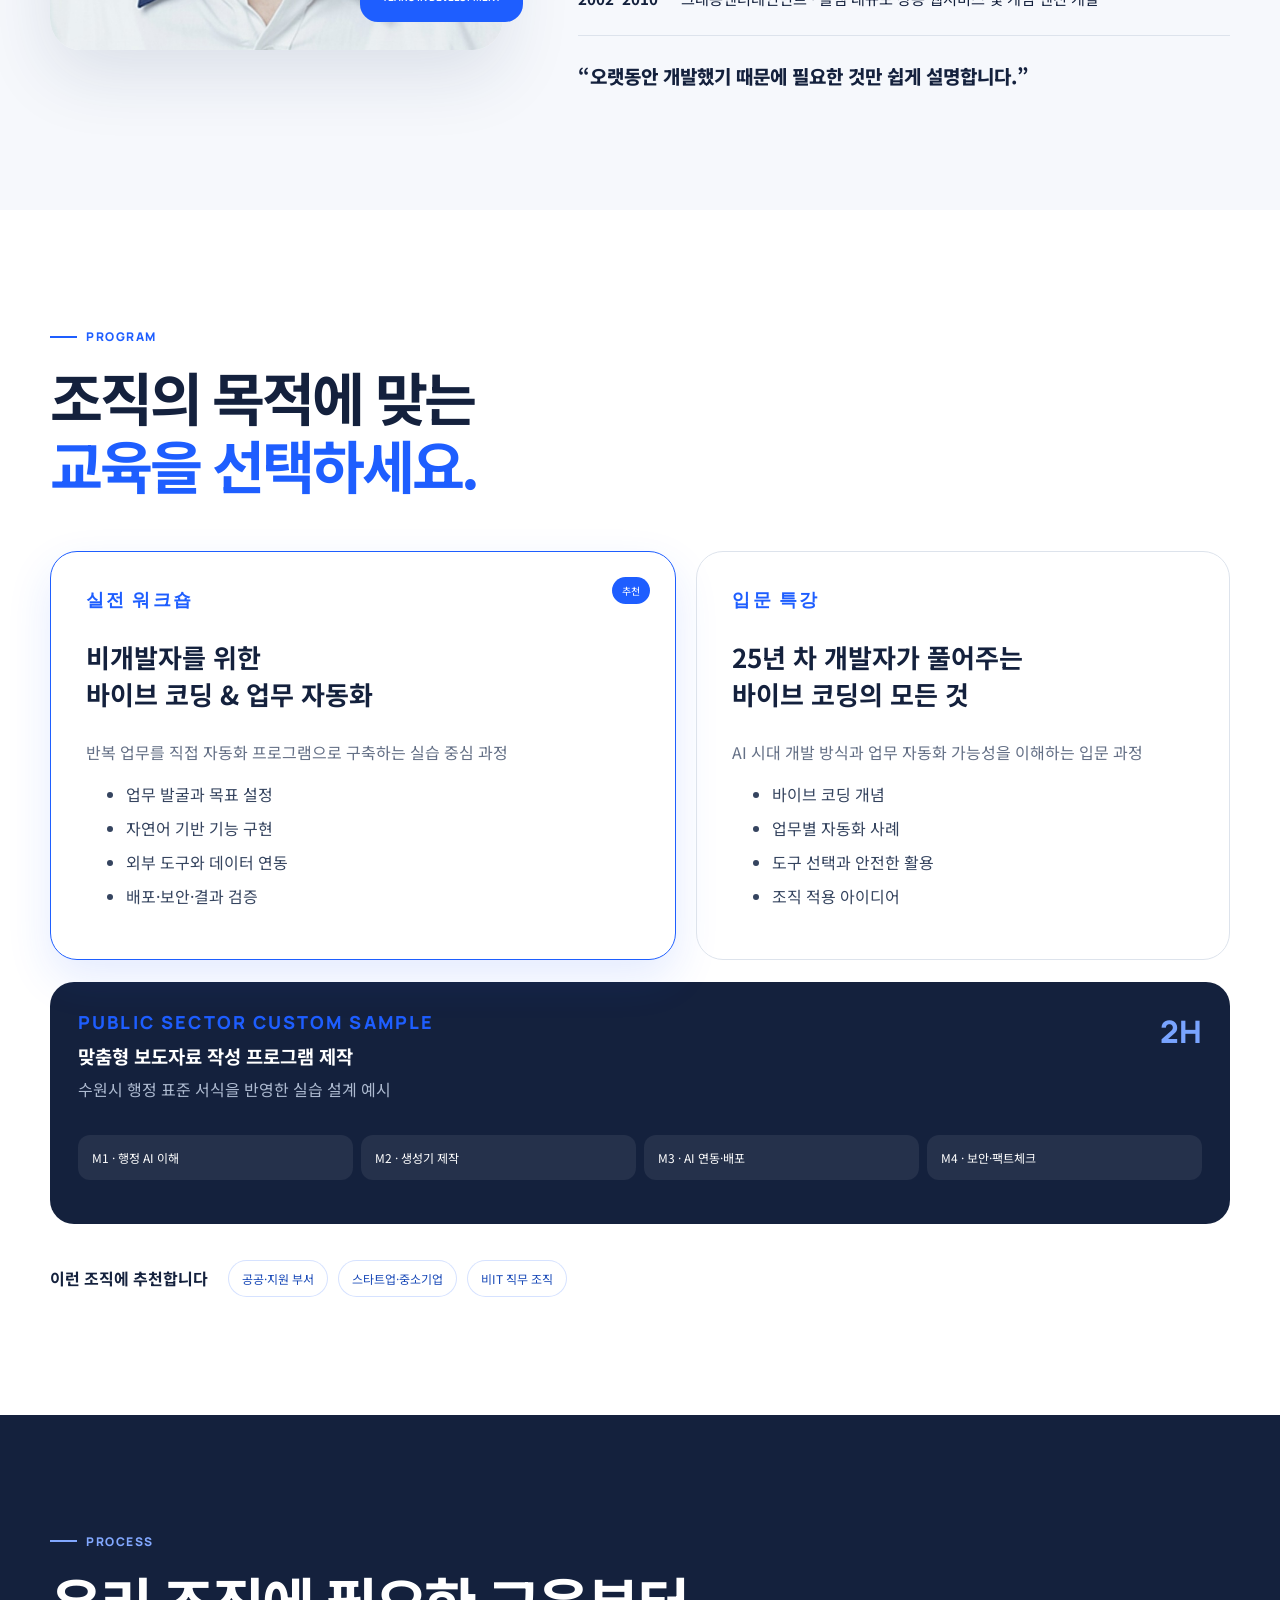
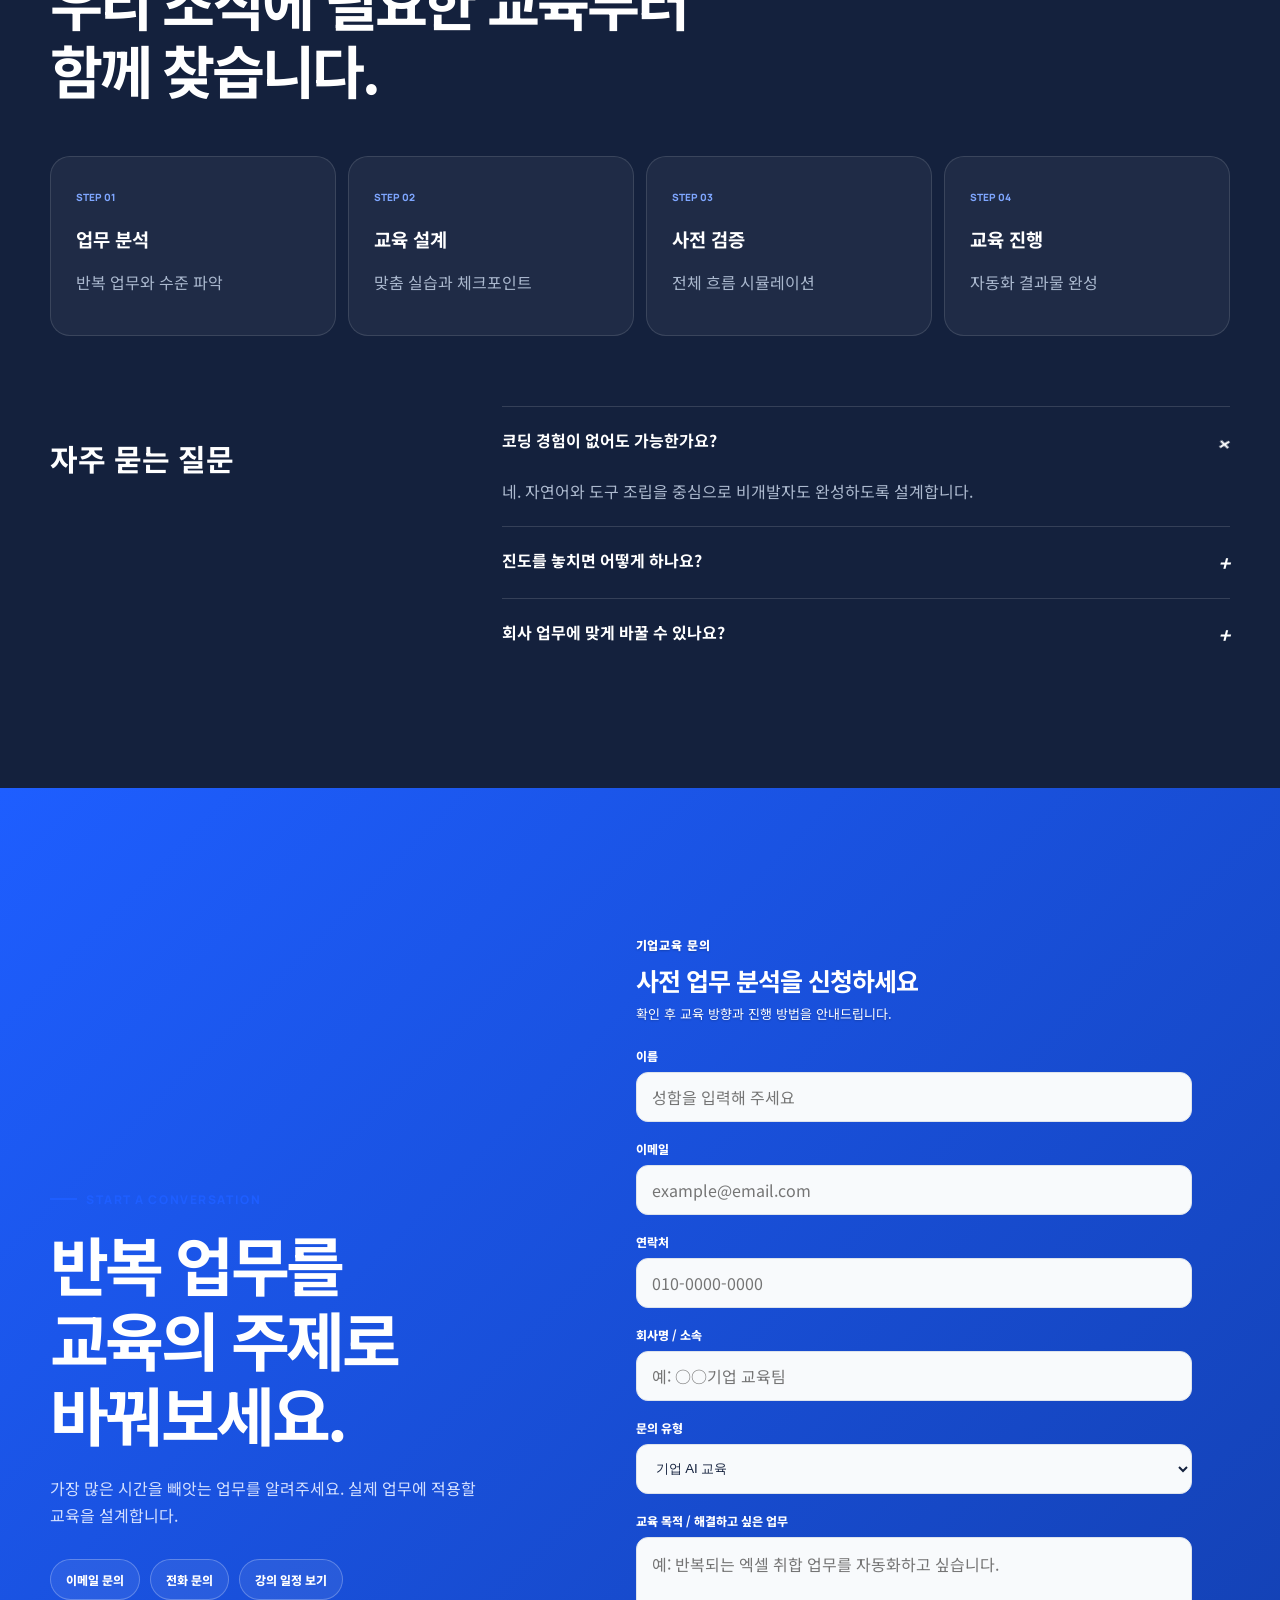
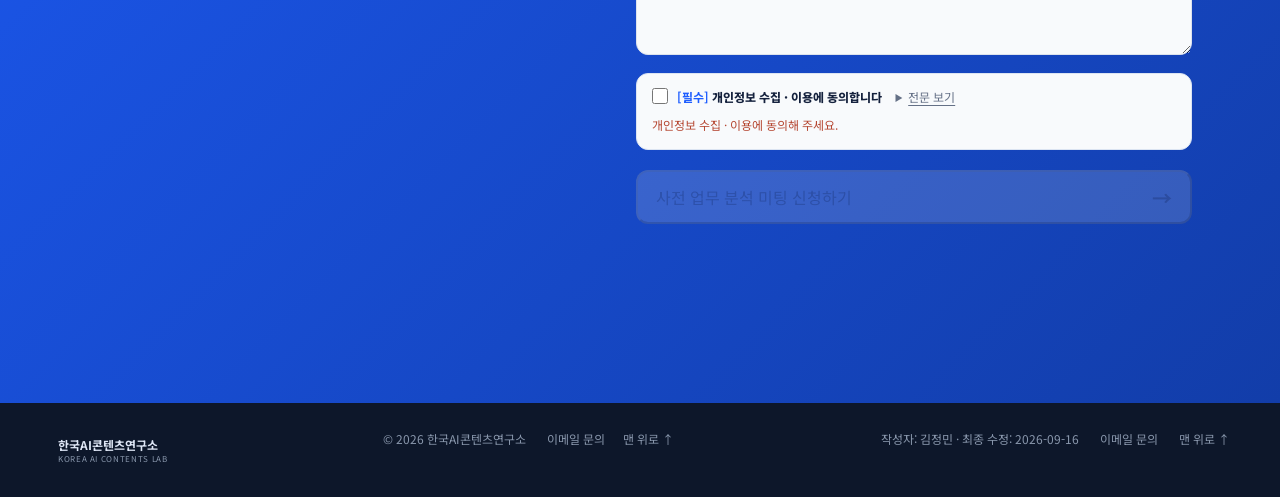
==== commit 6b0d752d: "구글애널리틱스 추가" ====
--- a/index.html
+++ b/index.html
@@ -2,6 +2,14 @@
 <html lang="ko">
 
 <head>
+    <script async src="https://www.googletagmanager.com/gtag/js?id=G-E051V0HCCS"></script>
+    <script>
+        window.dataLayer = window.dataLayer || [];
+        function gtag(){dataLayer.push(arguments);}
+        gtag('js', new Date());
+
+        gtag('config', 'G-E051V0HCCS');
+    </script>
     <meta charset="utf-8">
     <meta name="viewport" content="width=device-width,initial-scale=1">
     <meta name="description" content="반복 업무 자동화 프로그램 제작. 김정민 AI강사의 바이브 코딩, 기업 AI 교육, 업무 자동화 교육을 소개합니다.">
@@ -334,11 +342,19 @@
             </div>
         </div>    </main>
     <footer>
-        <div class="wrap"><a class="footer-lab" href="https://hanconyeon.com/" target="_blank" rel="noopener"><img
-                    src="https://ai-homepage-prompt.vercel.app/logo.png" alt="한국AI콘텐츠연구소"
-                    onerror="this.style.display='none'"><span><strong>한국AI콘텐츠연구소</strong><small>KOREA AI CONTENTS
-                        LAB</small></span></a><span>© 2026 한국AI콘텐츠연구소 <a href="mailto:Kjm3981ai@gmail.com">이메일 문의</a><a
-                    href="#top">맨 위로 ↑</a></span></div>
+        <div class="wrap">
+            <a class="footer-lab" href="https://hanconyeon.com/" target="_blank" rel="noopener">
+                <img src="https://ai-homepage-prompt.vercel.app/logo.png" alt="한국AI콘텐츠연구소" onerror="this.style.display='none'">
+                <span><strong>한국AI콘텐츠연구소</strong><small>KOREA AI CONTENTS LAB</small></span>
+            </a>
+            <span>© 2026 한국AI콘텐츠연구소 <a href="mailto:Kjm3981ai@gmail.com">이메일 문의</a><a href="#top">맨 위로 ↑</a></span>
+            <span>
+                작성자: 김정민 · 
+                최종 수정: <time datetime="2026-09-16">2026-09-16</time> 
+                <a href="mailto:Kjm3981ai@gmail.com">이메일 문의</a>
+                <a href="#top">맨 위로 ↑</a>
+            </span>
+        </div>
     </footer>
     <script src="https://cdn.jsdelivr.net/npm/@emailjs/browser@4/dist/email.min.js"></script>
     <script src="app.js"></script>
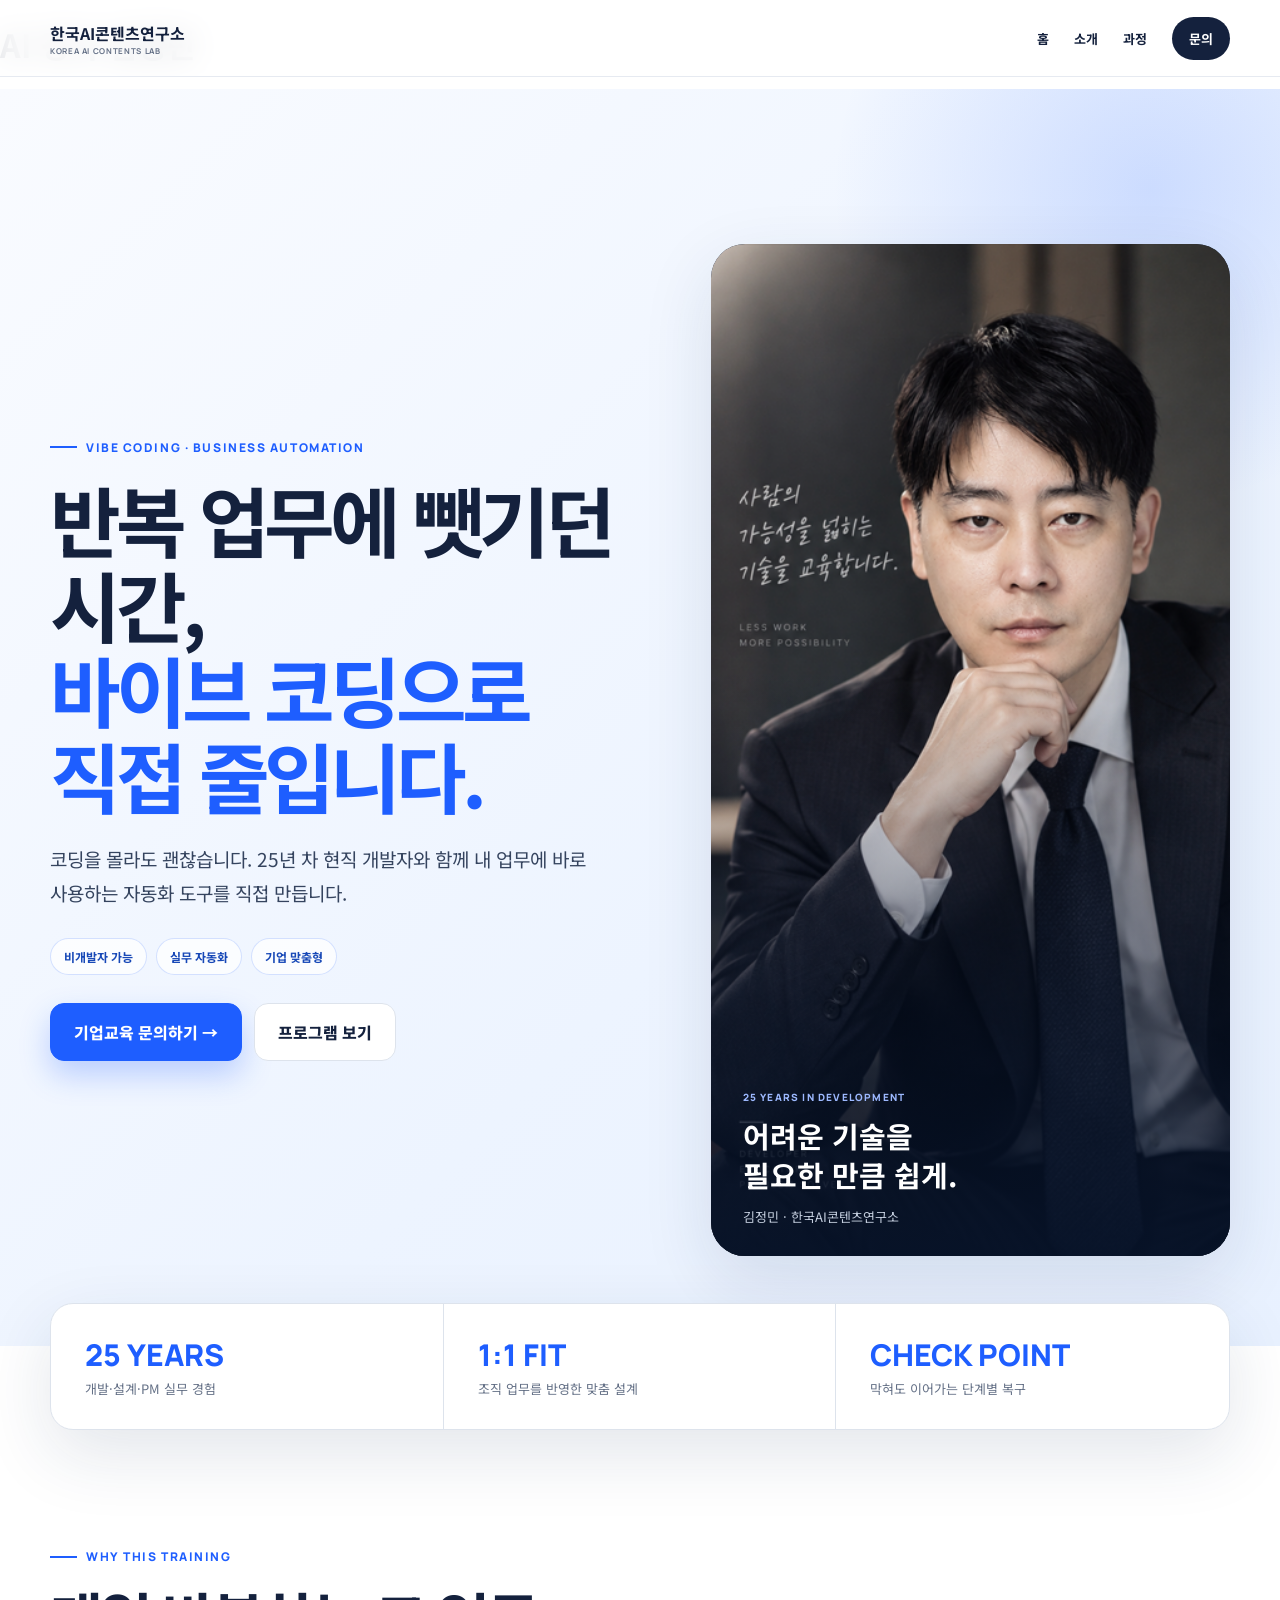
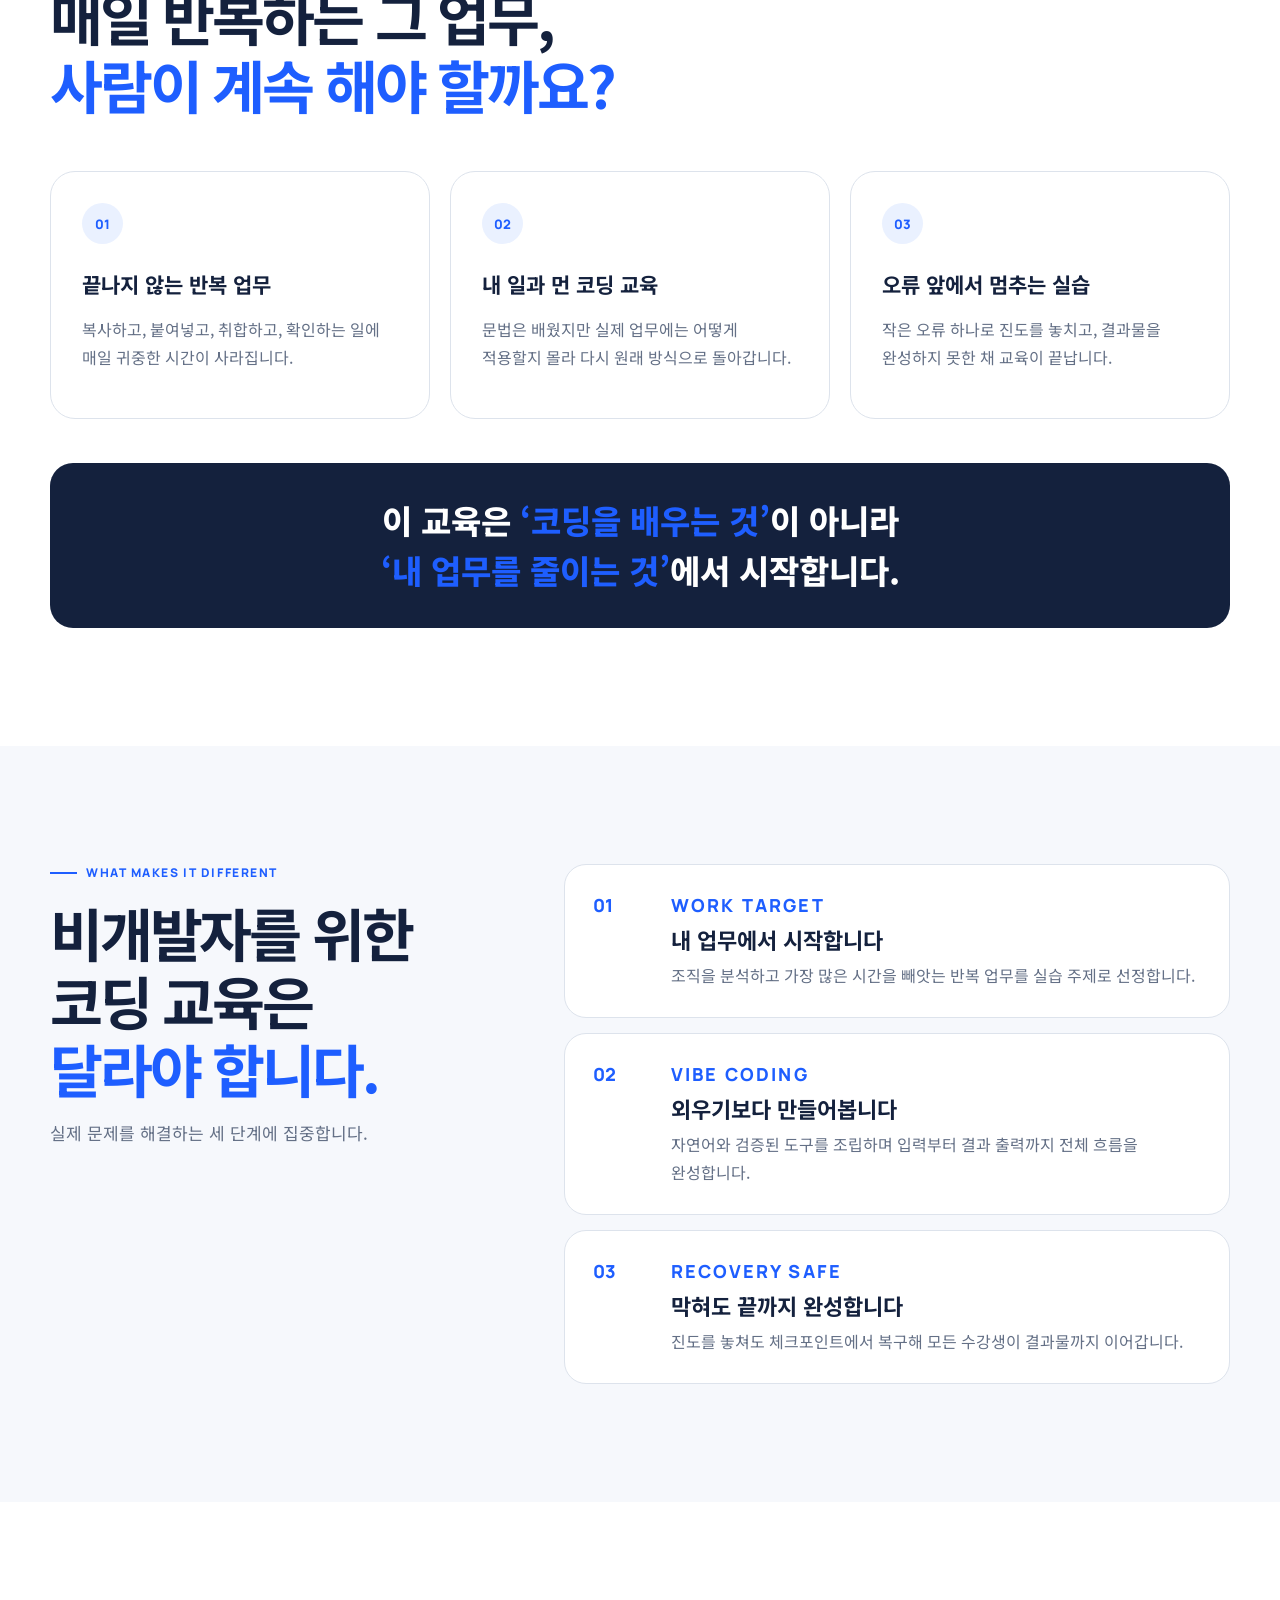
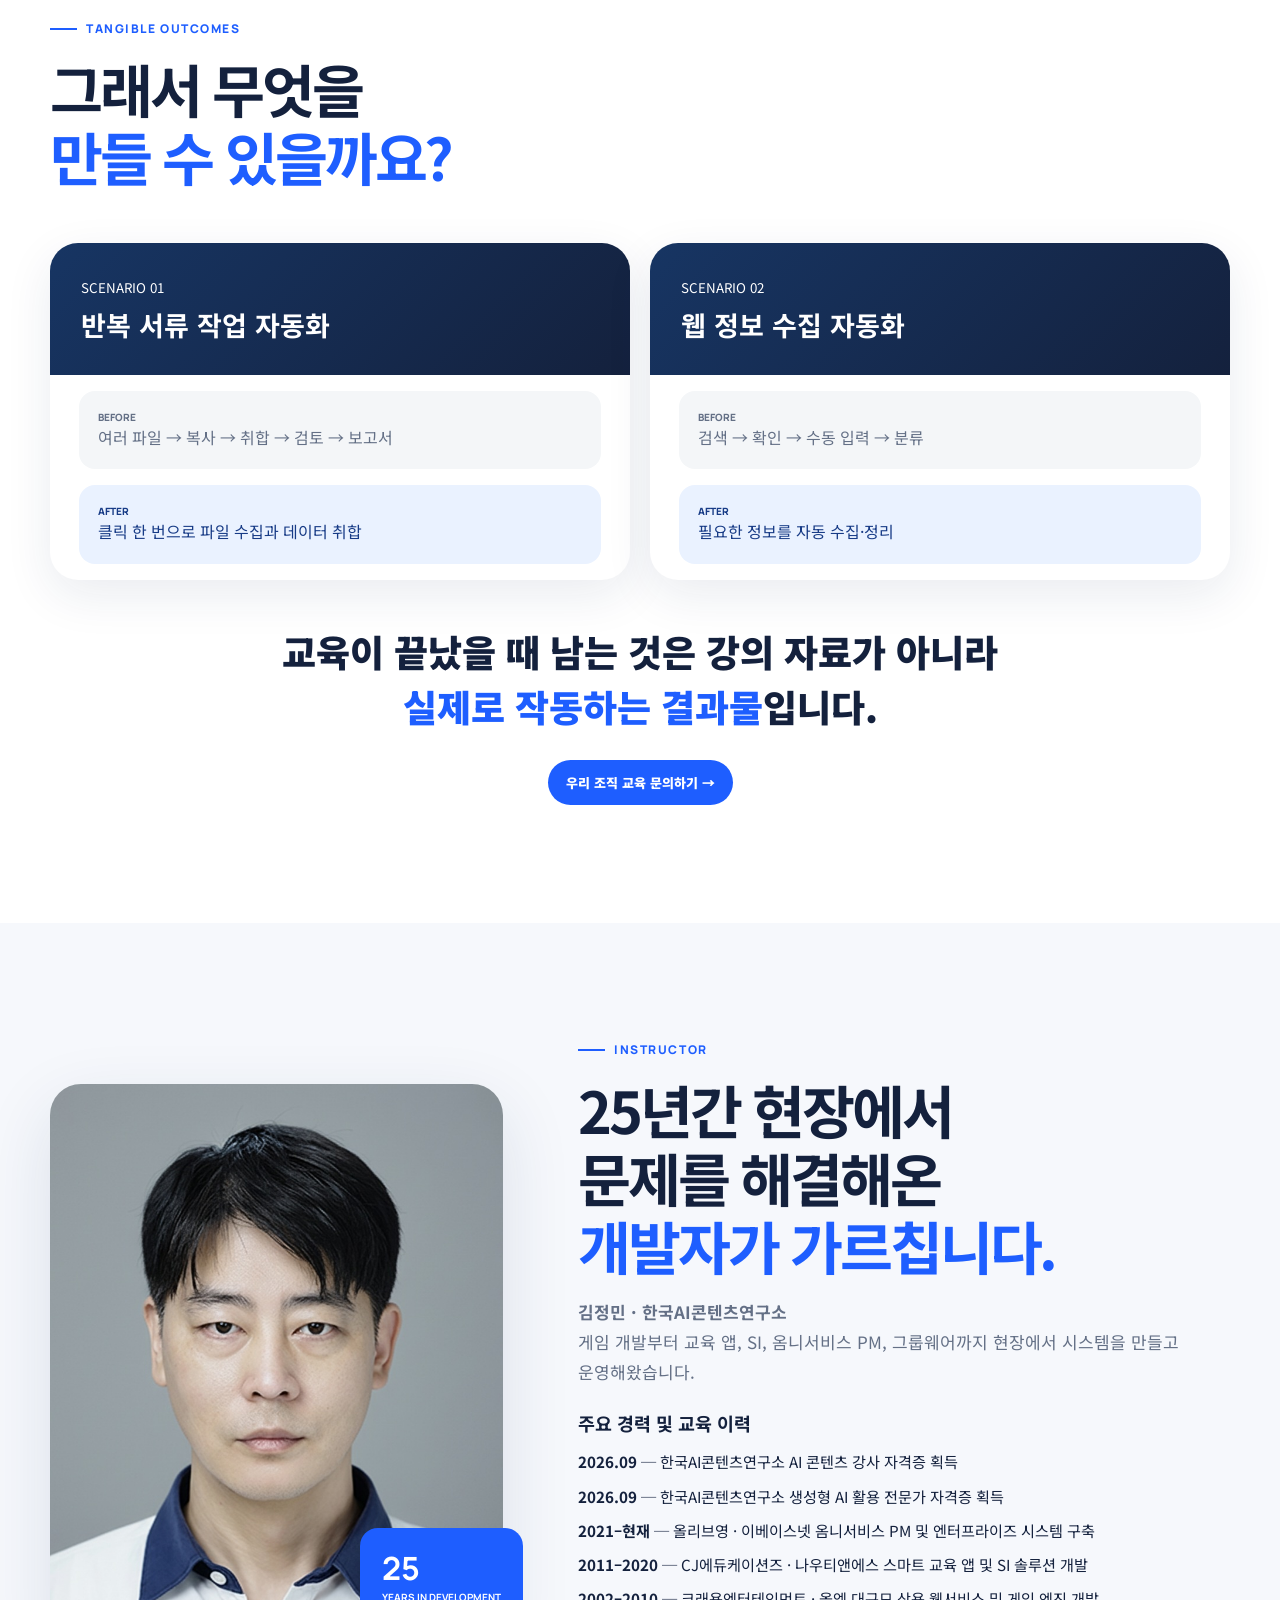
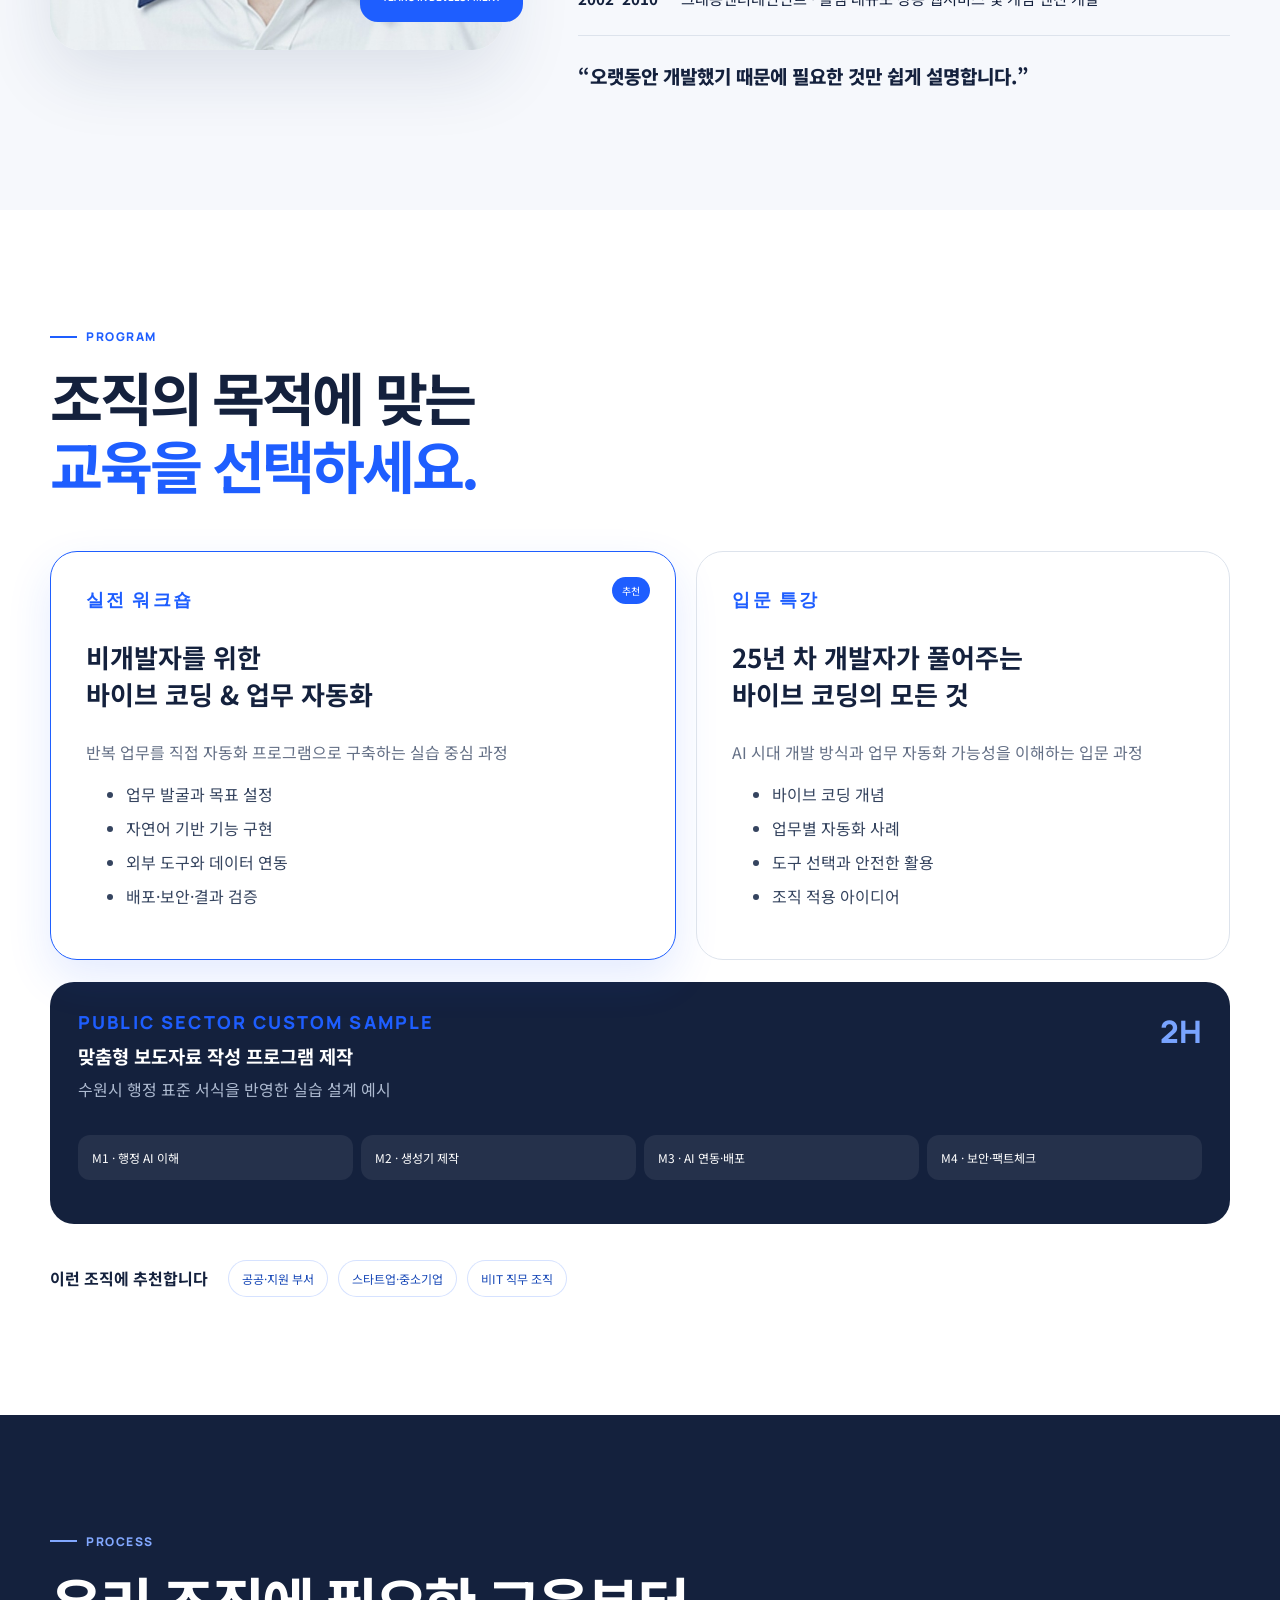
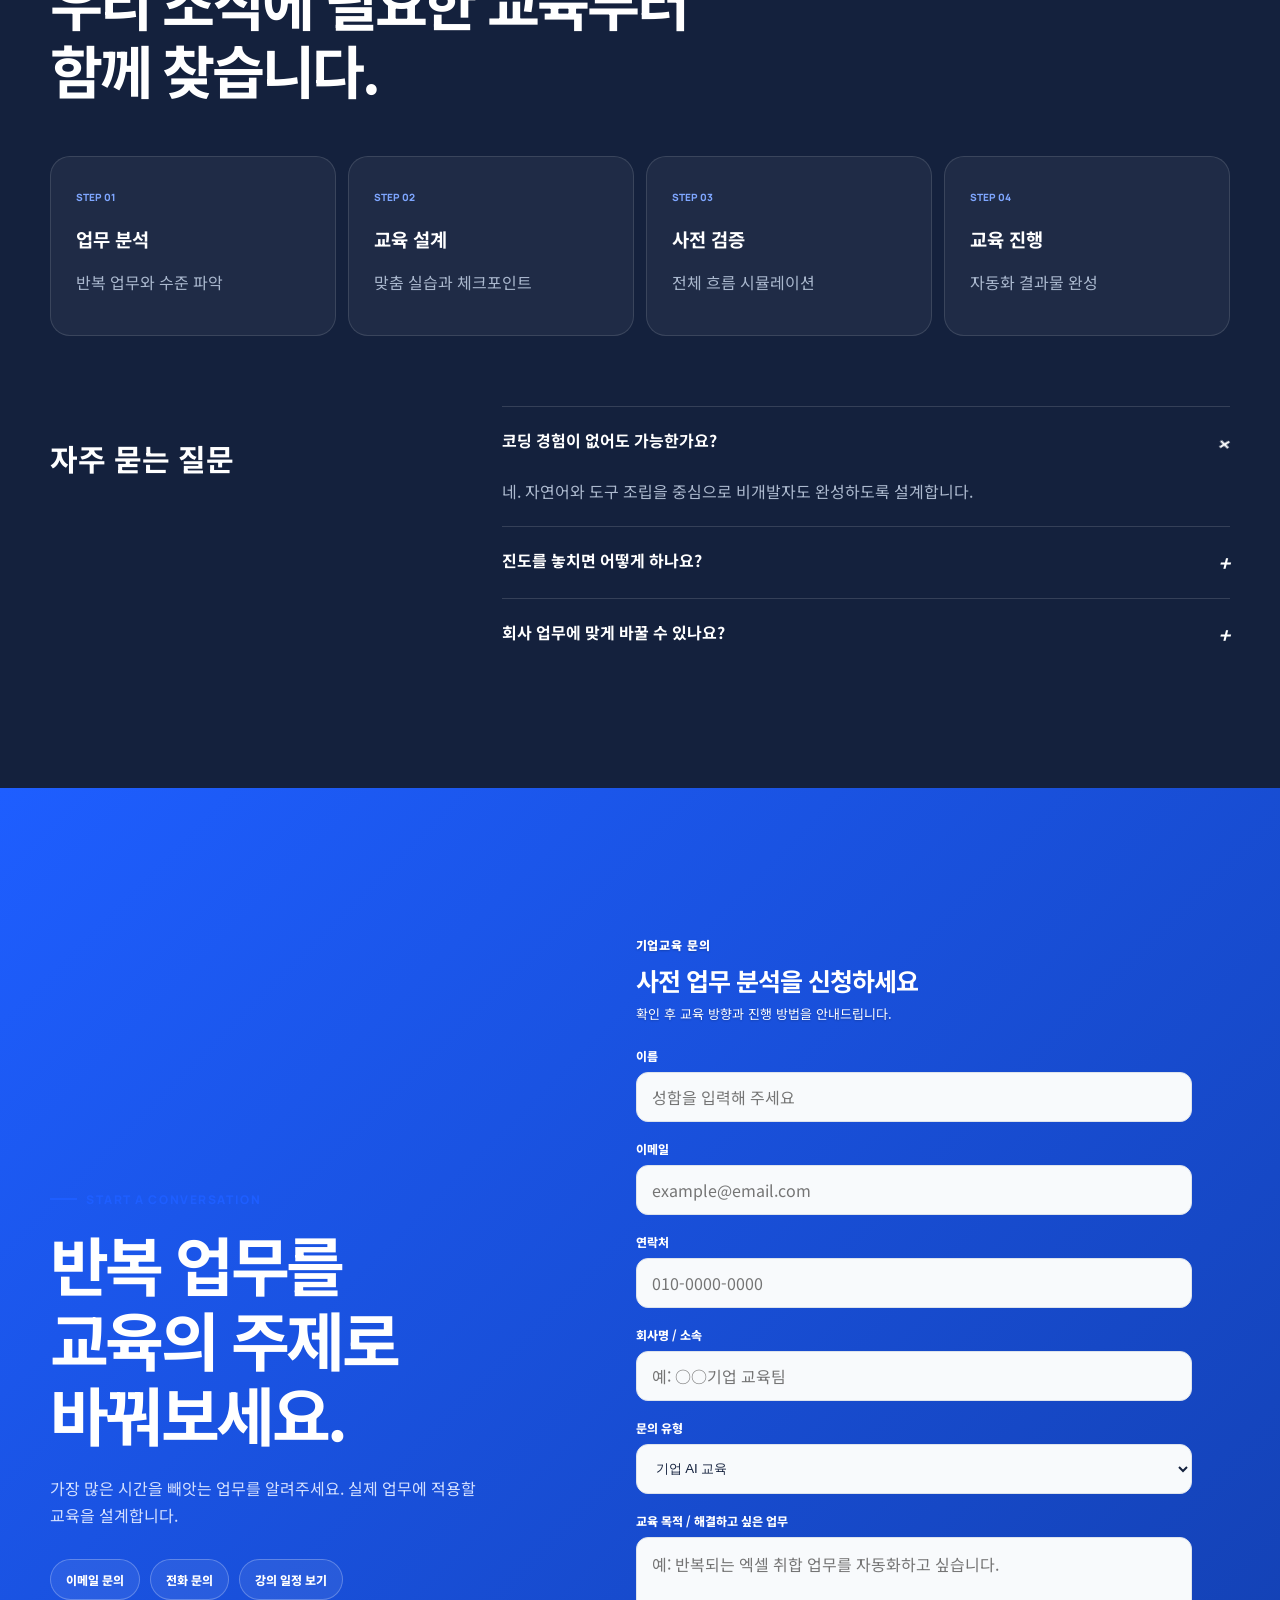
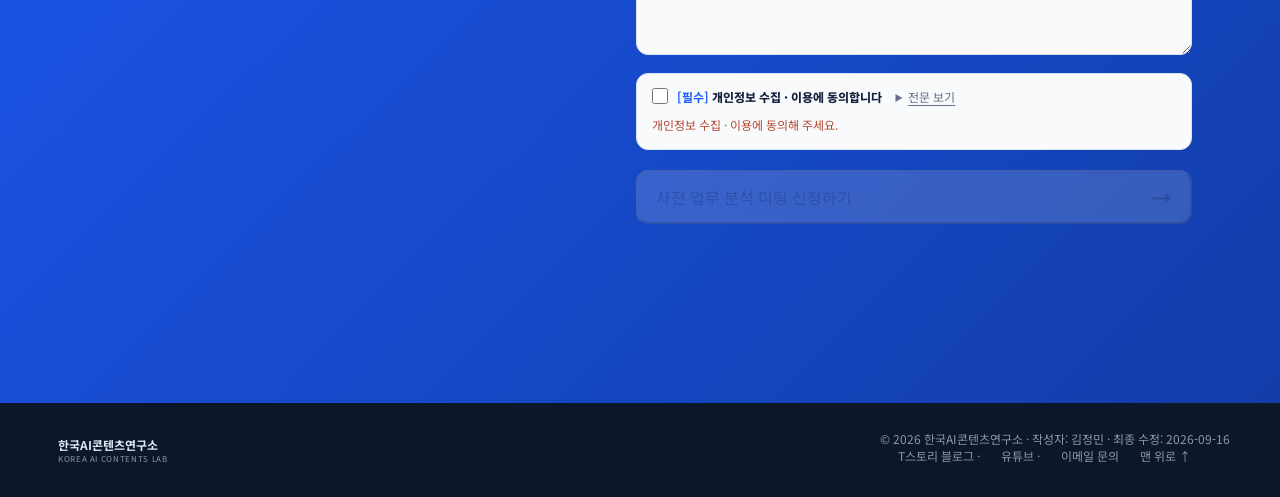
==== commit a8f66704: "외부링크 추가" ====
--- a/index.html
+++ b/index.html
@@ -21,8 +21,14 @@
     <meta property="og:url" content="https://my-profil-seven.vercel.app/">
     <meta property="og:image" content="https://my-profil-seven.vercel.app/assets/gangsa_profile.png">
     <meta property="og:type" content="website">
-    <script
-        type="application/ld+json">{"@context":"https://schema.org","@type":"Person","name":"김정민","jobTitle":"AI강사","keywords":"AI 강의, 바이브 코딩, 기업 AI 교육, 업무 자동화","url":"https://my-profil-seven.vercel.app/","sameAs":["https://hanconyeon.com/"]}</script>
+    <script type="application/ld+json">{"@context":"https://schema.org","@type":"Person","name":"김정민","jobTitle":"AI강사","keywords":"AI 강의, 바이브 코딩, 기업 AI 교육, 업무 자동화","url":"https://my-profil-seven.vercel.app/","sameAs":["https://hanconyeon.com/","https://etel2000.tistory.com/",
+  "https://www.youtube.com/@Wonny_Junny"], "contactPoint": {
+    "@type": "ContactPoint",
+    "contactType": "강의 및 기업 교육 문의",
+    "email": "Kjm3981ai@gmail.com",
+    "telephone": "+82-10-2488-3981"
+  },
+  "dateModified": "2026-09-16"}</script>
     <link rel="preconnect" href="https://fonts.googleapis.com">
     <link rel="preconnect" href="https://fonts.gstatic.com" crossorigin>
     <link
@@ -347,10 +353,12 @@
                 <img src="https://ai-homepage-prompt.vercel.app/logo.png" alt="한국AI콘텐츠연구소" onerror="this.style.display='none'">
                 <span><strong>한국AI콘텐츠연구소</strong><small>KOREA AI CONTENTS LAB</small></span>
             </a>
-            <span>© 2026 한국AI콘텐츠연구소 <a href="mailto:Kjm3981ai@gmail.com">이메일 문의</a><a href="#top">맨 위로 ↑</a></span>
             <span>
-                작성자: 김정민 · 
-                최종 수정: <time datetime="2026-09-16">2026-09-16</time> 
+                © 2026 한국AI콘텐츠연구소 · 작성자: 김정민 · 최종 수정: <time datetime="2026-09-16">2026-09-16</time>
+                <br>
+                <!-- 외부 채널 링크 -->
+                <a href="https://etel2000.tistory.com/" target="_blank" rel="noopener">T스토리 블로그</a> · 
+                <a href="https://www.youtube.com/@Wonny_Junny" target="_blank" rel="noopener">유튜브</a> · 
                 <a href="mailto:Kjm3981ai@gmail.com">이메일 문의</a>
                 <a href="#top">맨 위로 ↑</a>
             </span>
